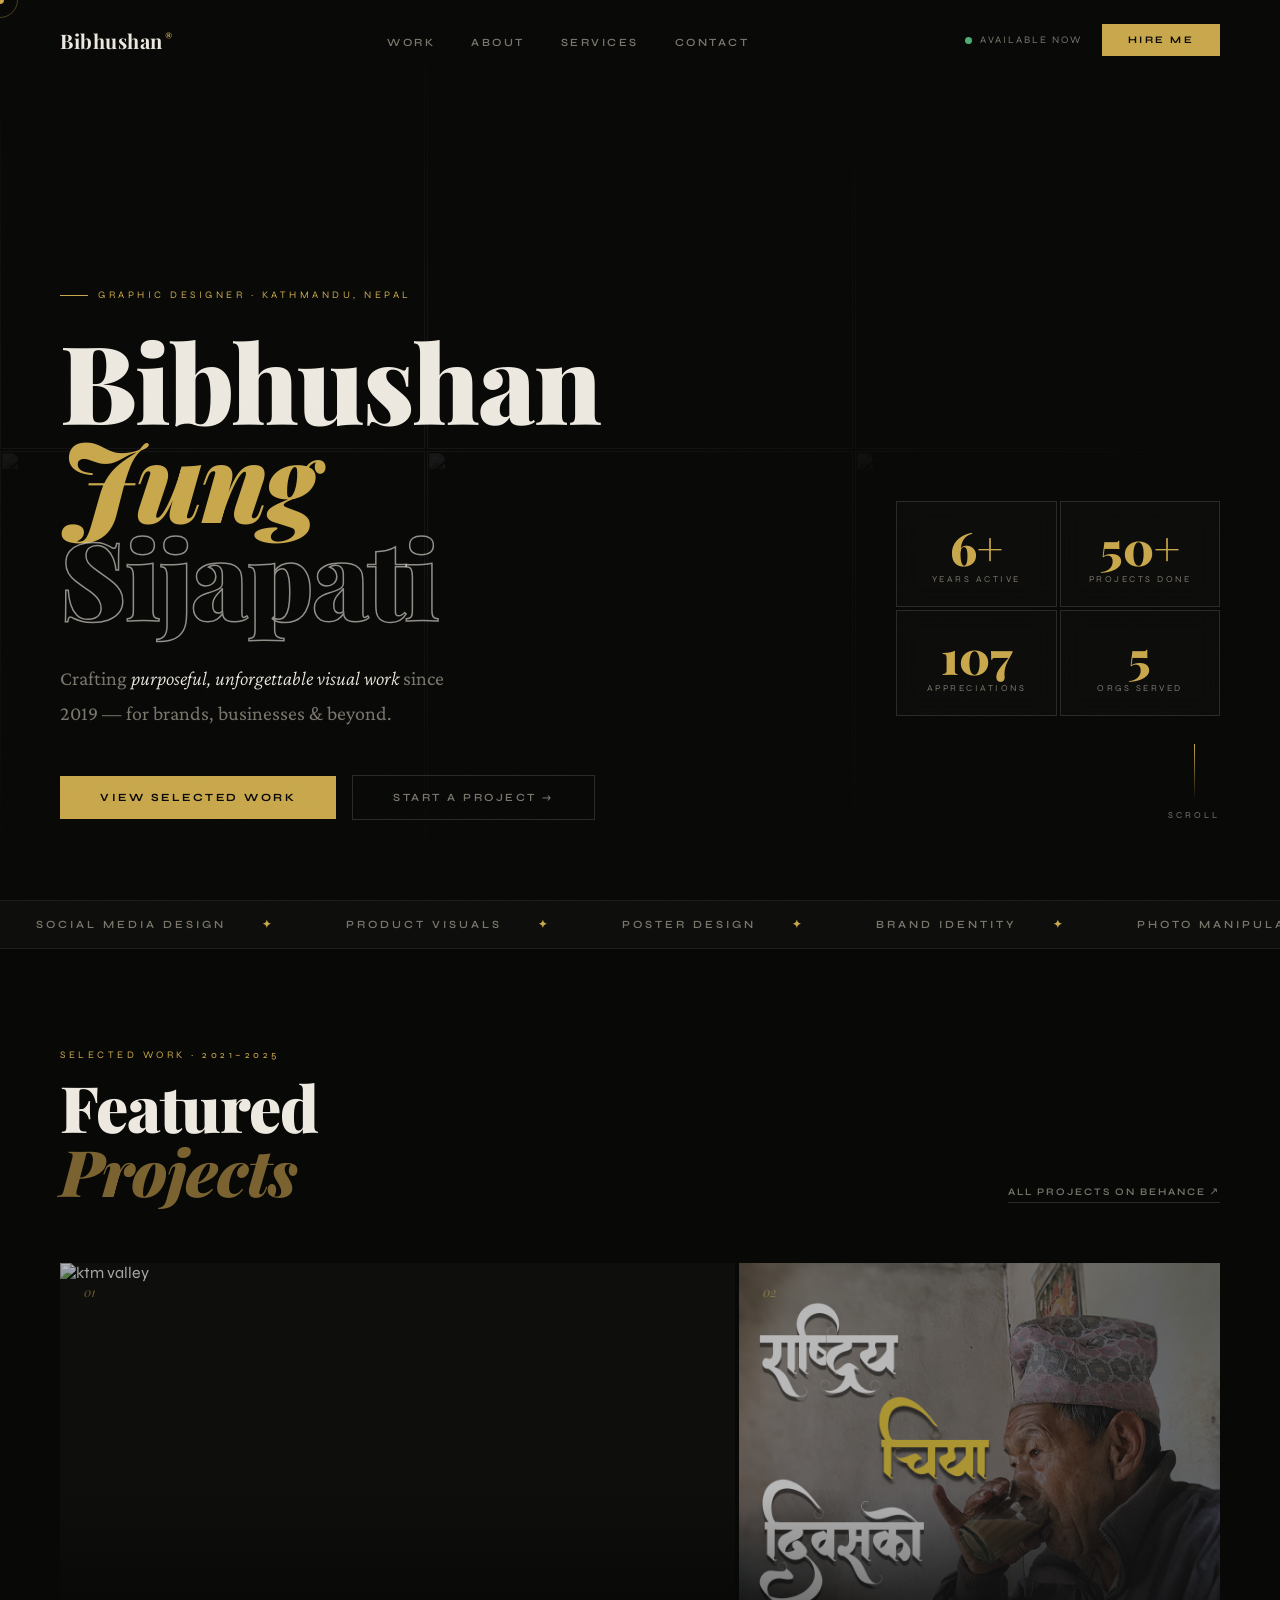
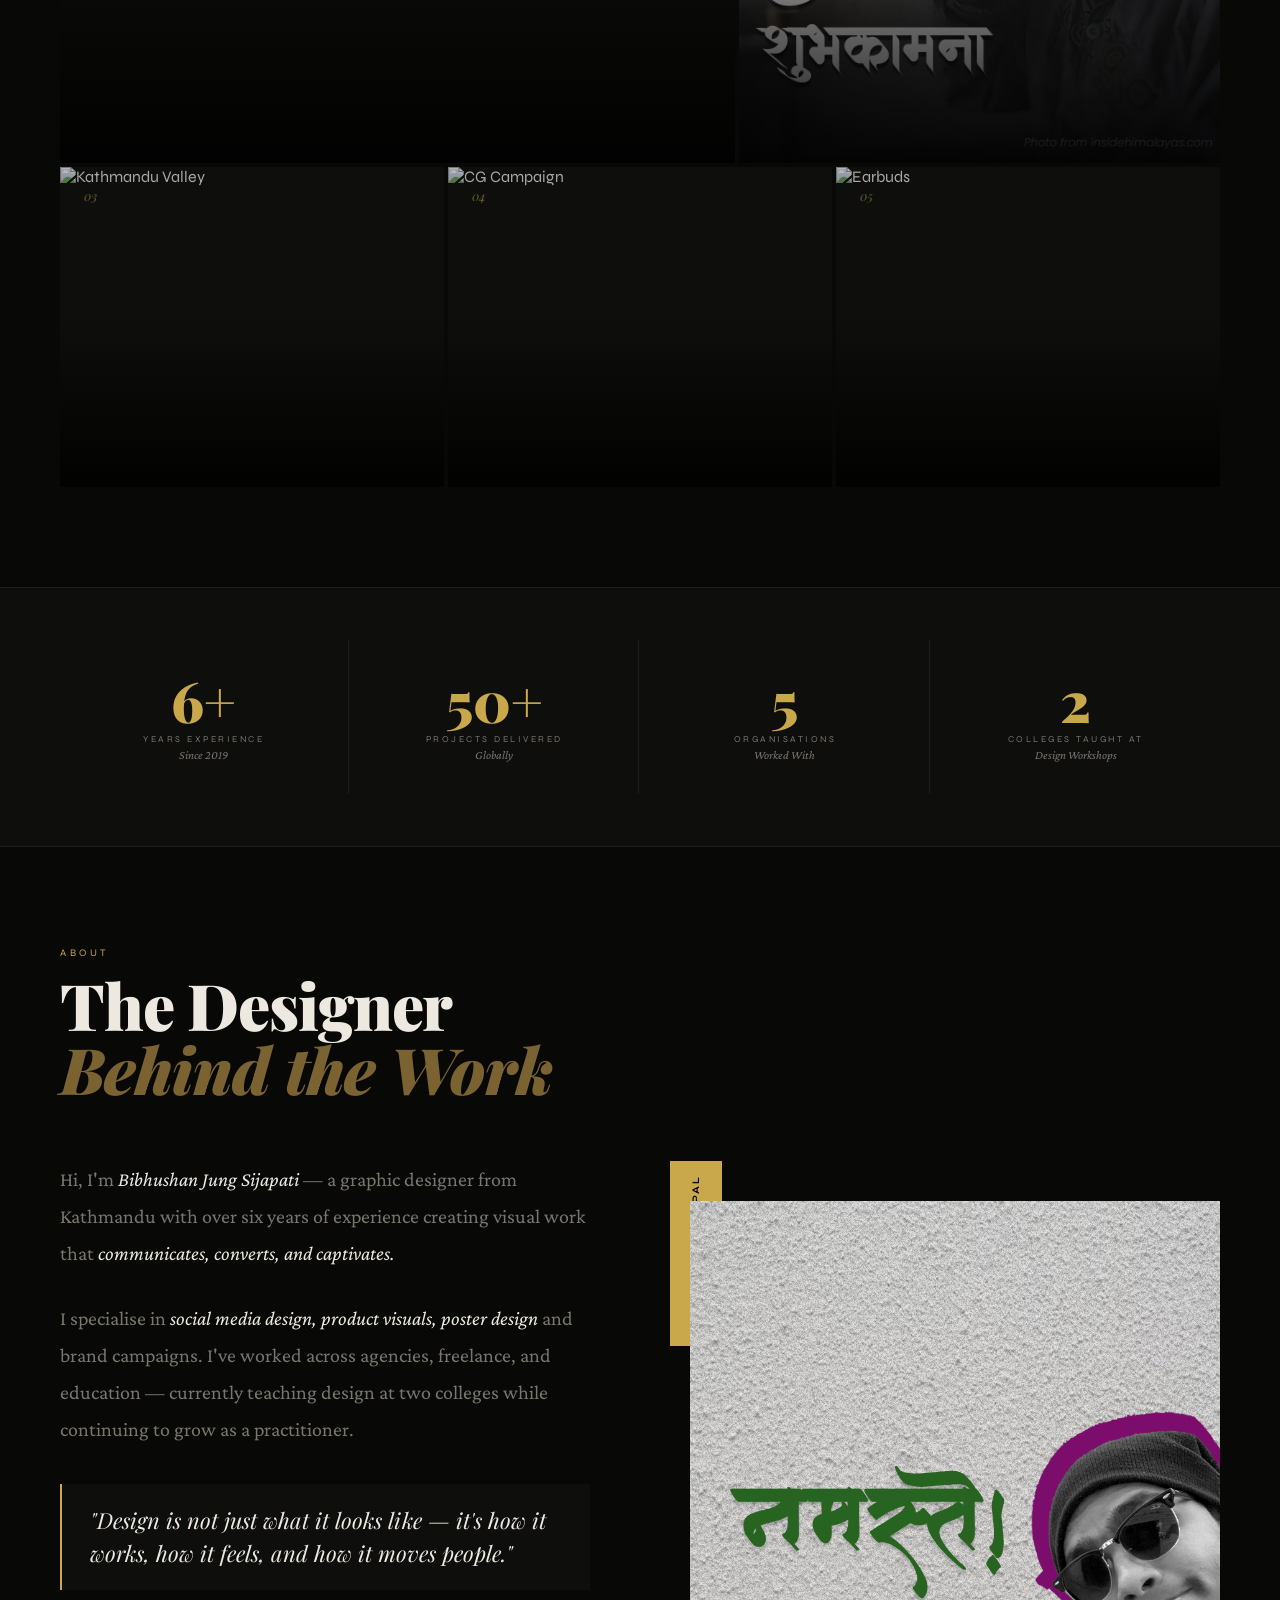
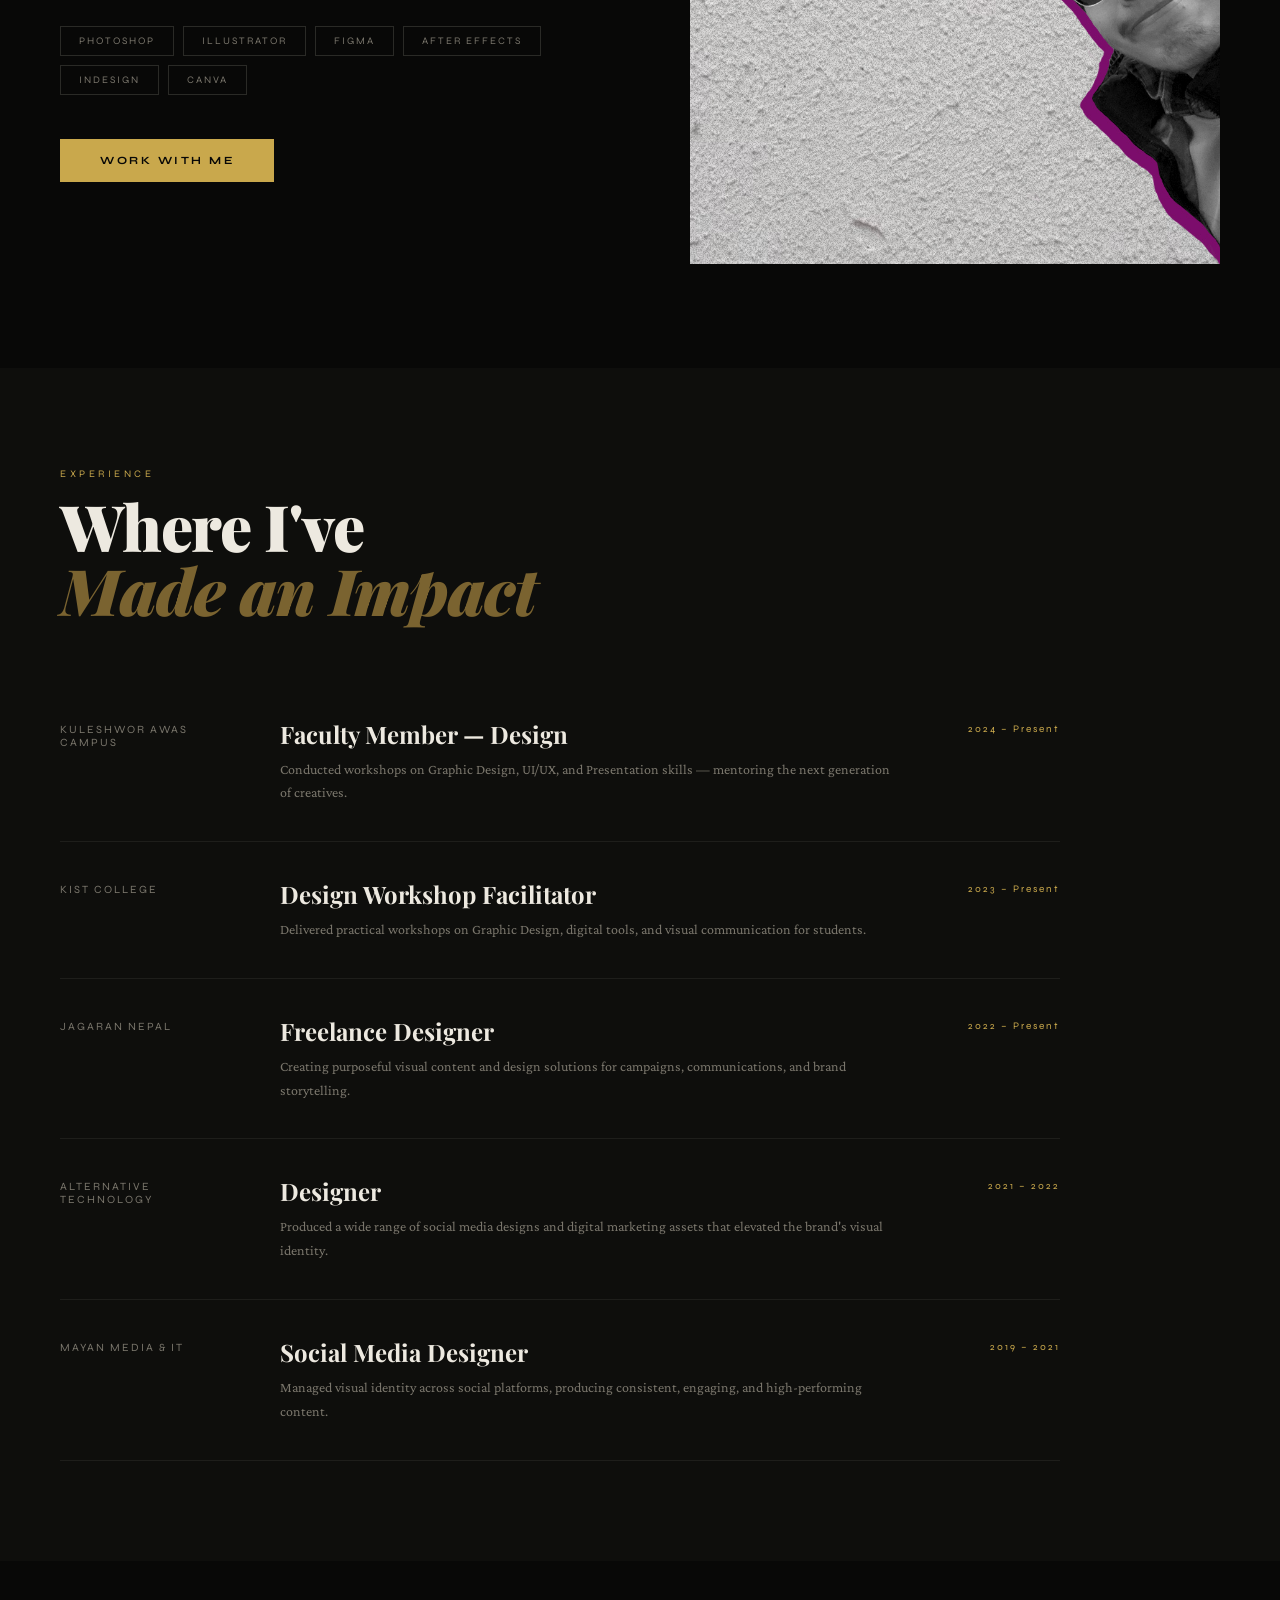
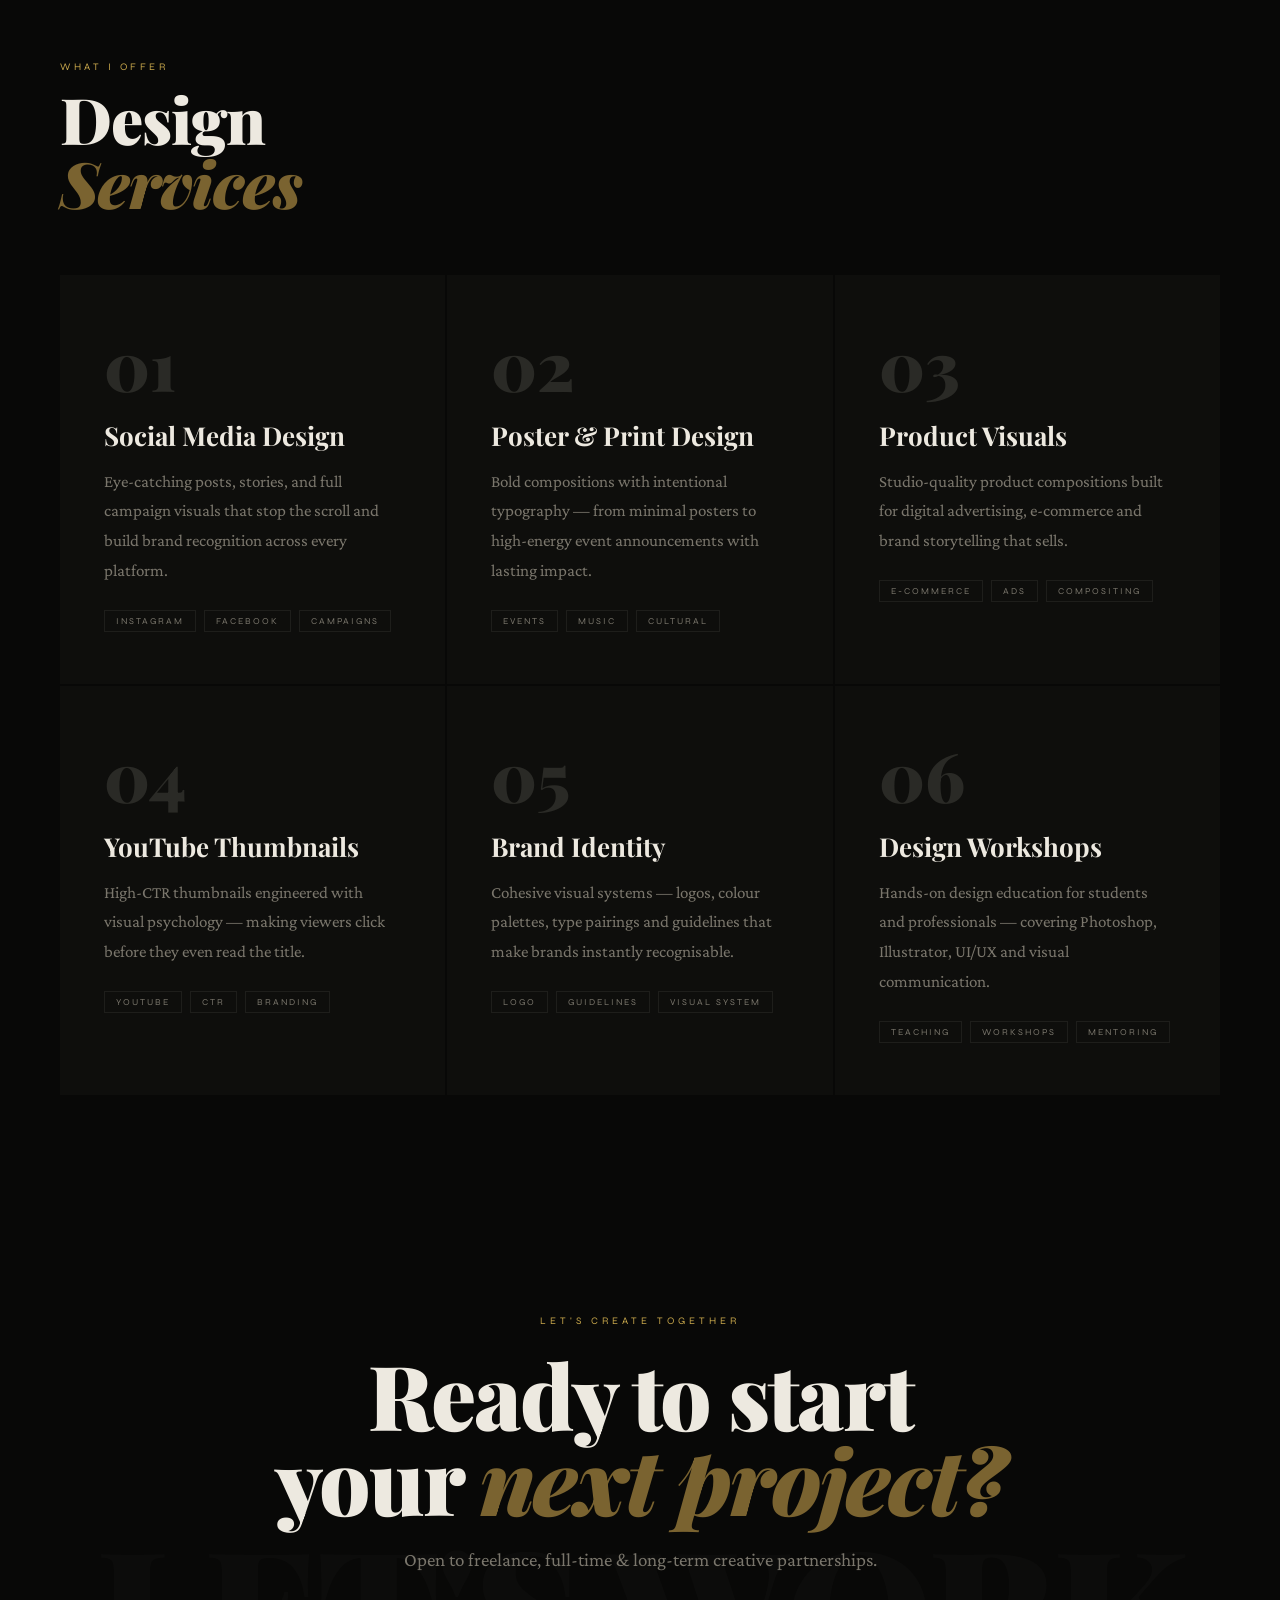
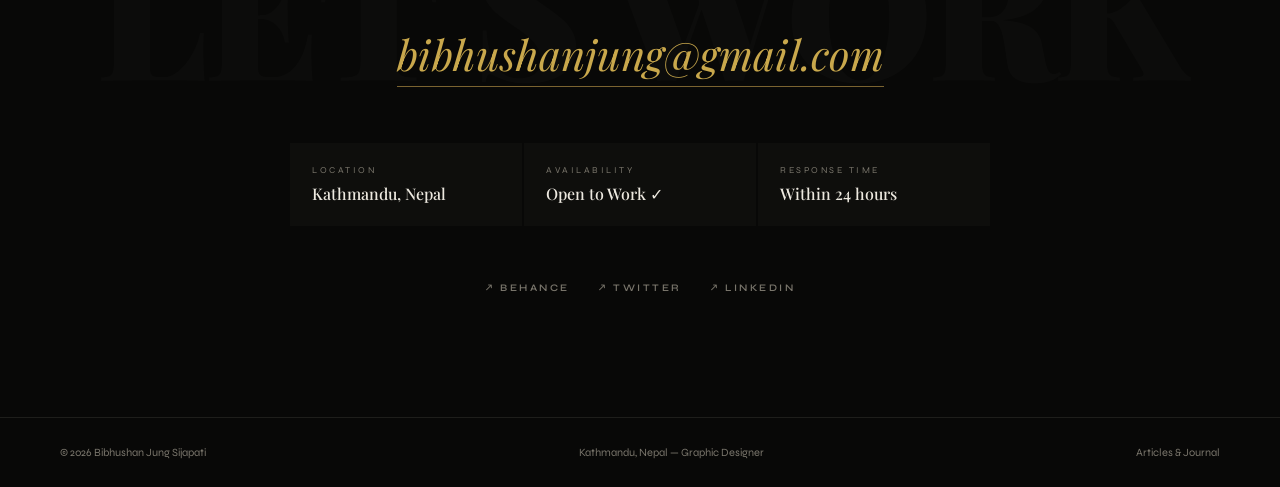
==== index.html @ ad385f2b "Update index.html" ====
<!DOCTYPE html>
<html lang="en">
<head>
<meta charset="UTF-8">
<meta name="viewport" content="width=device-width, initial-scale=1.0">
<title>Bibhushan Jung Sijapati — Designer, Kathmandu</title>
<meta name="description" content="Graphic Designer based in Kathmandu, Nepal. Specializing in social media design, brand visuals, product photography & poster design since 2019.">
<link rel="preconnect" href="https://fonts.googleapis.com">
<link href="https://fonts.googleapis.com/css2?family=Playfair+Display:ital,wght@0,400;0,500;0,700;0,900;1,400;1,700&family=Syne:wght@400;500;600;700;800&family=Crimson+Pro:ital,wght@0,300;0,400;1,300;1,400&display=swap" rel="stylesheet">
<style>
*,*::before,*::after{margin:0;padding:0;box-sizing:border-box;}
:root{
  --bg:#080807;
  --bg2:#0e0e0c;
  --gold:#c9a84c;
  --gold2:#e8c97a;
  --gold-dim:#7a6330;
  --text:#ede9e0;
  --muted:#7a766c;
  --border:#1e1e1b;
  --border2:#2a2a26;
}
html{scroll-behavior:smooth;}
body{background:var(--bg);color:var(--text);font-family:'Syne',sans-serif;overflow-x:hidden;cursor:none;}

#cur{position:fixed;width:8px;height:8px;background:var(--gold);border-radius:50%;pointer-events:none;z-index:9999;transform:translate(-50%,-50%);}
#cur-r{position:fixed;width:36px;height:36px;border:1px solid rgba(201,168,76,.35);border-radius:50%;pointer-events:none;z-index:9998;transform:translate(-50%,-50%);transition:width .3s,height .3s,border-color .3s;}
body:has(a:hover) #cur-r,body:has(button:hover) #cur-r{width:56px;height:56px;border-color:var(--gold);}

body::after{content:'';position:fixed;inset:0;background-image:url("data:image/svg+xml,%3Csvg viewBox='0 0 512 512' xmlns='http://www.w3.org/2000/svg'%3E%3Cfilter id='n'%3E%3CfeTurbulence type='fractalNoise' baseFrequency='.75' numOctaves='4' stitchTiles='stitch'/%3E%3C/filter%3E%3Crect width='100%25' height='100%25' filter='url(%23n)' opacity='.04'/%3E%3C/svg%3E");pointer-events:none;z-index:998;opacity:.5;}

/* NAV */
nav{position:fixed;top:0;left:0;right:0;z-index:500;padding:24px 60px;display:flex;align-items:center;justify-content:space-between;transition:background .5s,border-color .5s;border-bottom:1px solid transparent;}
nav.stuck{background:rgba(8,8,7,.92);backdrop-filter:blur(20px);border-color:var(--border);}
.nav-logo{font-family:'Playfair Display',serif;font-size:20px;font-weight:700;color:var(--text);text-decoration:none;letter-spacing:.5px;}
.nav-logo sup{color:var(--gold);font-size:11px;vertical-align:super;margin-left:2px;}
.nav-links{display:flex;gap:36px;list-style:none;}
.nav-links a{color:var(--muted);text-decoration:none;font-size:11px;letter-spacing:2.5px;text-transform:uppercase;font-weight:600;transition:color .3s;}
.nav-links a:hover{color:var(--gold);}
.nav-right{display:flex;align-items:center;gap:20px;}
.avail-dot{display:flex;align-items:center;gap:8px;font-size:10px;letter-spacing:2px;text-transform:uppercase;color:var(--muted);}
.avail-dot::before{content:'';width:7px;height:7px;border-radius:50%;background:#4caf72;animation:pg 2s infinite;}
@keyframes pg{0%,100%{box-shadow:0 0 6px #4caf7280;}50%{box-shadow:0 0 14px #4caf72cc;}}
.btn-hire{padding:10px 26px;background:var(--gold);color:var(--bg);font-size:10px;letter-spacing:2.5px;text-transform:uppercase;font-weight:700;text-decoration:none;transition:background .3s;}
.btn-hire:hover{background:var(--gold2);}

/* HERO */
.hero{min-height:100vh;display:flex;flex-direction:column;justify-content:flex-end;padding:0 60px 80px;position:relative;overflow:hidden;}
.hero-bg{position:absolute;inset:0;display:grid;grid-template-columns:1fr 1fr 1fr;grid-template-rows:1fr 1fr;gap:2px;opacity:.2;filter:saturate(.55);}
.hero-bg img{width:100%;height:100%;object-fit:cover;}
.hero-ov1{position:absolute;inset:0;background:radial-gradient(ellipse at 25% 65%,rgba(8,8,7,.45) 0%,var(--bg) 68%);}
.hero-ov2{position:absolute;inset:0;background:linear-gradient(to top,var(--bg) 0%,transparent 60%);}

.hero-inner{position:relative;z-index:2;display:grid;grid-template-columns:1fr 1fr;align-items:flex-end;gap:40px;}
.hero-tag{display:inline-flex;align-items:center;gap:10px;font-size:10px;letter-spacing:3.5px;text-transform:uppercase;color:var(--gold);margin-bottom:30px;opacity:0;animation:up .8s .1s forwards;}
.htl{width:28px;height:1px;background:var(--gold);}
h1.hero-h1{font-family:'Playfair Display',serif;font-size:clamp(72px,8.5vw,138px);font-weight:900;line-height:.9;letter-spacing:-2px;margin-bottom:36px;opacity:0;animation:up .9s .25s forwards;}
h1.hero-h1 .li{font-style:italic;color:var(--gold);display:block;}
h1.hero-h1 .lo{-webkit-text-stroke:1.5px rgba(237,233,224,.6);color:transparent;display:block;}
.hero-sub{max-width:420px;font-family:'Crimson Pro',serif;font-size:20px;line-height:1.75;color:var(--muted);margin-bottom:44px;opacity:0;animation:up .9s .4s forwards;}
.hero-sub strong{color:var(--text);font-style:italic;font-weight:300;}
.hero-cta{display:flex;gap:16px;align-items:center;opacity:0;animation:up .9s .55s forwards;flex-wrap:wrap;}
.btn-p{padding:15px 40px;background:var(--gold);color:var(--bg);text-decoration:none;font-size:11px;letter-spacing:2.5px;text-transform:uppercase;font-weight:700;transition:background .3s,transform .2s;display:inline-block;}
.btn-p:hover{background:var(--gold2);transform:translateY(-2px);}
.btn-g{padding:15px 40px;border:1px solid var(--border2);color:var(--muted);text-decoration:none;font-size:11px;letter-spacing:2.5px;text-transform:uppercase;font-weight:600;transition:border-color .3s,color .3s;}
.btn-g:hover{border-color:var(--gold);color:var(--gold);}

.hero-rc{display:flex;flex-direction:column;align-items:flex-end;gap:28px;opacity:0;animation:fi 1.2s .4s forwards;}
.hero-stats{display:grid;grid-template-columns:1fr 1fr;gap:3px;}
.hs{background:rgba(14,14,12,.75);backdrop-filter:blur(12px);border:1px solid var(--border2);padding:22px 28px;text-align:center;}
.hs-n{font-family:'Playfair Display',serif;font-size:46px;font-weight:900;color:var(--gold);line-height:1;}
.hs-l{font-size:9px;letter-spacing:2.5px;text-transform:uppercase;color:var(--muted);margin-top:4px;}
.hero-scroll{display:flex;flex-direction:column;align-items:center;gap:10px;color:var(--muted);font-size:9px;letter-spacing:3px;text-transform:uppercase;}
.st{width:1px;height:56px;background:linear-gradient(var(--gold),transparent);animation:sa 2s infinite;}
@keyframes sa{0%{transform:scaleY(0);transform-origin:top;}50%{transform:scaleY(1);transform-origin:top;}51%{transform-origin:bottom;}100%{transform:scaleY(0);transform-origin:bottom;}}

/* MARQUEE */
.mq-wrap{overflow:hidden;border-top:1px solid var(--border);border-bottom:1px solid var(--border);padding:17px 0;background:var(--bg2);}
.mq-inner{display:flex;animation:mq 22s linear infinite;white-space:nowrap;}
.mq-inner:hover{animation-play-state:paused;}
.mq-item{display:inline-flex;align-items:center;gap:36px;padding:0 36px;font-size:11px;letter-spacing:3px;text-transform:uppercase;color:var(--muted);font-weight:600;flex-shrink:0;}
.mq-item span{color:var(--gold);}
@keyframes mq{from{transform:translateX(0);}to{transform:translateX(-50%);}}

/* WORK */
.work{padding:100px 60px;}
.sh{display:flex;align-items:flex-end;justify-content:space-between;margin-bottom:60px;}
.se{font-size:10px;letter-spacing:3.5px;text-transform:uppercase;color:var(--gold);margin-bottom:14px;display:block;}
.st2{font-family:'Playfair Display',serif;font-size:clamp(38px,5vw,70px);font-weight:900;line-height:1;letter-spacing:-1px;}
.st2 em{font-style:italic;color:var(--gold-dim);}
.sl{color:var(--muted);text-decoration:none;font-size:10px;letter-spacing:2px;text-transform:uppercase;font-weight:600;border-bottom:1px solid var(--border2);padding-bottom:4px;transition:color .3s,border-color .3s;}
.sl:hover{color:var(--gold);border-color:var(--gold);}

.wb{display:grid;grid-template-columns:repeat(12,1fr);gap:4px;}
.wc{position:relative;overflow:hidden;background:var(--bg2);cursor:none;opacity:0;transform:translateY(28px);transition:opacity .7s,transform .7s;}
.wc.vis{opacity:1;transform:translateY(0);}
.wc:nth-child(1){grid-column:span 7;min-height:500px;}
.wc:nth-child(2){grid-column:span 5;min-height:500px;}
.wc:nth-child(3){grid-column:span 4;min-height:320px;}
.wc:nth-child(4){grid-column:span 4;min-height:320px;}
.wc:nth-child(5){grid-column:span 4;min-height:320px;}
.wc img{width:100%;height:100%;object-fit:cover;display:block;transition:transform .8s cubic-bezier(.16,1,.3,1),filter .5s;filter:brightness(.72) saturate(.65);}
.wc:hover img{transform:scale(1.07);filter:brightness(.95) saturate(1);}
.wc-ov{position:absolute;inset:0;background:linear-gradient(to top,rgba(0,0,0,.9) 0%,transparent 55%);}
.wc-body{position:absolute;bottom:0;left:0;right:0;padding:28px 30px;transform:translateY(10px);opacity:0;transition:transform .45s cubic-bezier(.16,1,.3,1),opacity .45s;}
.wc:hover .wc-body{transform:translateY(0);opacity:1;}
.wc-cat{font-size:9px;letter-spacing:3px;text-transform:uppercase;color:var(--gold);margin-bottom:7px;}
.wc-title{font-family:'Playfair Display',serif;font-size:21px;font-weight:700;margin-bottom:8px;}
.wc-desc{font-family:'Crimson Pro',serif;font-size:14px;color:rgba(237,233,224,.6);line-height:1.6;}
.wc-btn{display:inline-flex;align-items:center;gap:8px;margin-top:14px;font-size:9px;letter-spacing:2px;text-transform:uppercase;color:var(--gold);font-weight:700;text-decoration:none;border-bottom:1px solid var(--gold-dim);padding-bottom:2px;transition:gap .3s;}
.wc-btn:hover{gap:14px;}
.wc-num{position:absolute;top:20px;left:24px;font-family:'Playfair Display',serif;font-size:13px;color:rgba(201,168,76,.5);font-style:italic;}
.wc-badge{position:absolute;top:20px;right:20px;background:var(--gold);color:var(--bg);font-size:8px;letter-spacing:2px;text-transform:uppercase;padding:5px 10px;font-weight:700;opacity:0;transition:opacity .3s;}
.wc:hover .wc-badge{opacity:1;}

/* CRED STRIP */
.cred{background:var(--bg2);border-top:1px solid var(--border);border-bottom:1px solid var(--border);padding:52px 60px;}
.cred-g{display:grid;grid-template-columns:repeat(4,1fr);gap:2px;}
.ci2{padding:32px 28px;border-right:1px solid var(--border);text-align:center;opacity:0;transform:translateY(16px);transition:opacity .6s,transform .6s;}
.ci2:last-child{border-right:none;}
.ci2.vis{opacity:1;transform:translateY(0);}
.ci2-n{font-family:'Playfair Display',serif;font-size:56px;font-weight:900;color:var(--gold);line-height:1;margin-bottom:6px;}
.ci2-l{font-size:9px;letter-spacing:2.5px;text-transform:uppercase;color:var(--muted);}
.ci2-s{font-size:12px;color:var(--muted);margin-top:4px;font-family:'Crimson Pro',serif;font-style:italic;}

/* ABOUT */
.about{padding:100px 60px;}
.ag{display:grid;grid-template-columns:1fr 1fr;gap:100px;align-items:start;}
.at{font-family:'Crimson Pro',serif;font-size:20px;line-height:1.85;color:var(--muted);margin-bottom:28px;}
.at strong{color:var(--text);font-weight:400;font-style:italic;}
.aq{border-left:2px solid var(--gold);padding:20px 28px;margin:36px 0;background:var(--bg2);}
.aq p{font-family:'Playfair Display',serif;font-size:22px;font-style:italic;line-height:1.5;color:var(--text);}
.tools-row{display:flex;flex-wrap:wrap;gap:9px;margin:28px 0;}
.tc{padding:8px 18px;border:1px solid var(--border2);font-size:10px;letter-spacing:2px;text-transform:uppercase;color:var(--muted);transition:border-color .3s,color .3s;}
.tc:hover{border-color:var(--gold);color:var(--gold);}
.av{position:relative;padding-top:40px;}
.aim{width:100%;aspect-ratio:4/5;object-fit:cover;filter:saturate(.7);}
.aif{position:absolute;bottom:-40px;right:-24px;width:55%;aspect-ratio:1;object-fit:cover;border:5px solid var(--bg);filter:saturate(.55);}
.ab{position:absolute;top:0;left:-20px;background:var(--gold);color:var(--bg);padding:14px 20px;font-size:10px;letter-spacing:2px;text-transform:uppercase;font-weight:700;writing-mode:vertical-rl;transform:rotate(180deg);}

/* EXP */
.exp-s{padding:100px 60px;background:var(--bg2);}
.exp-l{max-width:1000px;}
.exp-i{display:grid;grid-template-columns:180px 1fr 120px;gap:40px;align-items:start;padding:36px 0;border-bottom:1px solid var(--border);opacity:0;transform:translateX(-24px);transition:opacity .7s,transform .7s;}
.exp-i.vis{opacity:1;transform:translateX(0);}
.exp-co{font-size:11px;letter-spacing:2px;text-transform:uppercase;color:var(--muted);padding-top:5px;}
.exp-ro{font-family:'Playfair Display',serif;font-size:24px;font-weight:700;margin-bottom:8px;}
.exp-de{font-size:14px;color:var(--muted);line-height:1.7;font-family:'Crimson Pro',serif;}
.exp-yr{font-size:10px;letter-spacing:2px;color:var(--gold);text-align:right;padding-top:5px;}

/* SERVICES */
.svc-s{padding:100px 60px;}
.sg{display:grid;grid-template-columns:repeat(3,1fr);gap:2px;margin-top:4px;}
.sv{background:var(--bg2);padding:52px 44px;border-top:3px solid transparent;opacity:0;transform:translateY(24px);transition:opacity .6s,transform .6s,border-color .3s,background .3s;}
.sv.vis{opacity:1;transform:translateY(0);}
.sv:hover{border-color:var(--gold);background:#111110;}
.sv-n{font-family:'Playfair Display',serif;font-size:68px;font-weight:900;color:var(--border2);line-height:1;margin-bottom:20px;transition:color .3s;}
.sv:hover .sv-n{color:var(--gold-dim);}
.sv-t{font-family:'Playfair Display',serif;font-size:26px;font-weight:700;margin-bottom:14px;}
.sv-d{font-family:'Crimson Pro',serif;font-size:17px;color:var(--muted);line-height:1.75;margin-bottom:24px;}
.sv-tags{display:flex;flex-wrap:wrap;gap:8px;}
.sv-tag{padding:5px 11px;border:1px solid var(--border);font-size:9px;letter-spacing:2px;text-transform:uppercase;color:var(--muted);transition:all .3s;}
.sv:hover .sv-tag{border-color:var(--gold-dim);color:var(--gold);}

/* ARTICLES TEASER */
.art-t{padding:100px 60px;background:var(--bg2);border-top:1px solid var(--border);}
.art-g{display:grid;grid-template-columns:1fr 1fr 1fr;gap:2px;margin-top:60px;}
.ac{background:var(--bg);padding:36px 32px;border-bottom:2px solid transparent;opacity:0;transform:translateY(20px);transition:opacity .6s,transform .6s,border-color .3s;}
.ac.vis{opacity:1;transform:translateY(0);}
.ac:hover{border-color:var(--gold);}
.ac-tag{display:inline-block;padding:4px 10px;background:var(--bg2);font-size:8px;letter-spacing:2px;text-transform:uppercase;color:var(--muted);margin-bottom:12px;}
.ac-date{font-size:9px;letter-spacing:3px;text-transform:uppercase;color:var(--muted);margin-bottom:14px;}
.ac-title{font-family:'Playfair Display',serif;font-size:22px;font-weight:700;line-height:1.2;margin-bottom:12px;}
.ac-exc{font-family:'Crimson Pro',serif;font-size:15px;color:var(--muted);line-height:1.7;margin-bottom:18px;}
.ac-link{font-size:9px;letter-spacing:2.5px;text-transform:uppercase;color:var(--gold);text-decoration:none;font-weight:700;display:inline-flex;align-items:center;gap:6px;transition:gap .3s;}
.ac-link:hover{gap:12px;}

/* CONTACT */
.contact{padding:120px 60px;position:relative;overflow:hidden;text-align:center;}
.cg{position:absolute;top:50%;left:50%;transform:translate(-50%,-50%);font-family:'Playfair Display',serif;font-size:clamp(80px,14vw,220px);font-weight:900;color:rgba(255,255,255,.018);white-space:nowrap;pointer-events:none;letter-spacing:-4px;}
.ci3{position:relative;z-index:2;}
.ce{font-size:10px;letter-spacing:4px;text-transform:uppercase;color:var(--gold);margin-bottom:24px;display:block;}
.ch{font-family:'Playfair Display',serif;font-size:clamp(46px,7vw,96px);font-weight:900;line-height:.95;letter-spacing:-2px;margin-bottom:28px;}
.ch em{font-style:italic;color:var(--gold-dim);}
.cs{font-family:'Crimson Pro',serif;font-size:19px;color:var(--muted);margin-bottom:56px;}
.cem{font-family:'Playfair Display',serif;font-size:clamp(18px,3.5vw,42px);color:var(--gold);text-decoration:none;border-bottom:1px solid var(--gold-dim);padding-bottom:4px;font-style:italic;display:inline-block;margin-bottom:56px;transition:color .3s,border-color .3s;}
.cem:hover{color:var(--gold2);border-color:var(--gold2);}
.cin{display:grid;grid-template-columns:repeat(3,1fr);gap:2px;margin-bottom:56px;max-width:700px;margin-left:auto;margin-right:auto;}
.cin-i{background:var(--bg2);padding:22px;text-align:left;}
.cin-l{font-size:9px;letter-spacing:2.5px;text-transform:uppercase;color:var(--muted);margin-bottom:8px;}
.cin-v{font-family:'Playfair Display',serif;font-size:16px;font-weight:500;}
.srow{display:flex;gap:28px;justify-content:center;}
.sa{color:var(--muted);text-decoration:none;font-size:10px;letter-spacing:2.5px;text-transform:uppercase;font-weight:600;border-bottom:1px solid transparent;padding-bottom:2px;transition:color .3s,border-color .3s;display:flex;align-items:center;gap:5px;}
.sa::before{content:'↗';}
.sa:hover{color:var(--gold);border-color:var(--gold);}

footer{padding:28px 60px;border-top:1px solid var(--border);display:flex;align-items:center;justify-content:space-between;font-size:11px;color:var(--muted);}
footer a{color:var(--muted);text-decoration:none;transition:color .3s;}
footer a:hover{color:var(--gold);}

/* ANIMS */
@keyframes up{from{opacity:0;transform:translateY(32px);}to{opacity:1;transform:translateY(0);}}
@keyframes fi{from{opacity:0;}to{opacity:1;}}
.reveal{opacity:0;transform:translateY(24px);transition:opacity .8s,transform .8s;}
.reveal.vis{opacity:1;transform:translateY(0);}

@media(max-width:960px){
  nav{padding:20px 24px;}
  .nav-links,.avail-dot{display:none;}
  .hero,.work,.about,.exp-s,.svc-s,.art-t,.contact{padding-left:24px;padding-right:24px;}
  .hero{padding-bottom:60px;}
  .hero-inner{grid-template-columns:1fr;}
  .hero-rc{display:none;}
  .ag{grid-template-columns:1fr;}
  .av{display:none;}
  .sg{grid-template-columns:1fr;}
  .art-g{grid-template-columns:1fr;}
  .cred-g{grid-template-columns:1fr 1fr;}
  .wc:nth-child(n){grid-column:span 12;}
  .exp-i{grid-template-columns:1fr;gap:8px;}
  .cin{grid-template-columns:1fr;}
  footer{flex-direction:column;gap:10px;text-align:center;}
}
</style>
</head>
<body>

<div id="cur"></div>
<div id="cur-r"></div>

<nav id="nav">
  <a href="#" class="nav-logo">Bibhushan<sup>®</sup></a>
  <ul class="nav-links">
    <li><a href="#work">Work</a></li>
    <li><a href="#about">About</a></li>
    <!-- <li><a href="articles.html">Articles</a></li> -->
    <li><a href="#services">Services</a></li>
    <li><a href="#contact">Contact</a></li>
  </ul>
  <div class="nav-right">
    <div class="avail-dot">Available Now</div>
    <a href="#contact" class="btn-hire">Hire Me</a>
  </div>
</nav>

<!-- HERO -->
<section class="hero" id="home">
  <div class="hero-bg">
    <img src="https://mir-s3-cdn-cf.behance.net/projects/404/ffa9f0225915651.Y3JvcCwxMDgwLDg0NCwwLDExNw.jpg" alt="">
    <img src="https://mir-s3-cdn-cf.behance.net/projects/404/faa6c5228116147.Y3JvcCwyODAwLDIxOTAsMCww.jpg" alt="">
    <img src="https://mir-s3-cdn-cf.behance.net/projects/404/aa9577225097981.Y3JvcCwxMDgwLDg0NCwwLDUzNw.png" alt="">
    <img src="https://mir-s3-cdn-cf.behance.net/projects/404/d3c9be226773353.683496c79ff00.jpg" alt="">
    <img src="https://mir-s3-cdn-cf.behance.net/projects/404/8d8180225079721.Y3JvcCwxMDgwLDg0NCwwLDA.png" alt="">
    <img src="https://mir-s3-cdn-cf.behance.net/projects/404/c3683d225098497.Y3JvcCwxMDgwLDg0NCwwLDExNw.png" alt="">
  </div>
  <div class="hero-ov1"></div>
  <div class="hero-ov2"></div>
  <div class="hero-inner">
    <div>
      <div class="hero-tag"><div class="htl"></div>Graphic Designer · Kathmandu, Nepal</div>
      <h1 class="hero-h1">
        Bibhushan
        <span class="li">Jung</span>
        <span class="lo">Sijapati</span>
      </h1>
      <p class="hero-sub">Crafting <strong>purposeful, unforgettable visual work</strong> since 2019 — for brands, businesses &amp; beyond.</p>
      <div class="hero-cta">
        <a href="#work" class="btn-p">View Selected Work</a>
        <a href="#contact" class="btn-g">Start a Project →</a>
      </div>
    </div>
    <div class="hero-rc">
      <div class="hero-stats">
        <div class="hs"><div class="hs-n">6+</div><div class="hs-l">Years Active</div></div>
        <div class="hs"><div class="hs-n">50+</div><div class="hs-l">Projects Done</div></div>
        <div class="hs"><div class="hs-n">107</div><div class="hs-l">Appreciations</div></div>
        <div class="hs"><div class="hs-n">5</div><div class="hs-l">Orgs Served</div></div>
      </div>
      <div class="hero-scroll"><div class="st"></div><span>Scroll</span></div>
    </div>
  </div>
</section>

<!-- MARQUEE -->
<div class="mq-wrap">
  <div class="mq-inner">
    <div class="mq-item">Social Media Design<span>✦</span></div>
    <div class="mq-item">Product Visuals<span>✦</span></div>
    <div class="mq-item">Poster Design<span>✦</span></div>
    <div class="mq-item">Brand Identity<span>✦</span></div>
    <div class="mq-item">Photo Manipulation<span>✦</span></div>
    <div class="mq-item">YouTube Thumbnails<span>✦</span></div>
    <div class="mq-item">Adobe Photoshop Expert<span>✦</span></div>
    <div class="mq-item">Available for Freelance<span>✦</span></div>
    <div class="mq-item">Design Educator<span>✦</span></div>
    <div class="mq-item">Social Media Design<span>✦</span></div>
    <div class="mq-item">Product Visuals<span>✦</span></div>
    <div class="mq-item">Poster Design<span>✦</span></div>
    <div class="mq-item">Brand Identity<span>✦</span></div>
    <div class="mq-item">Photo Manipulation<span>✦</span></div>
    <div class="mq-item">YouTube Thumbnails<span>✦</span></div>
    <div class="mq-item">Adobe Photoshop Expert<span>✦</span></div>
    <div class="mq-item">Available for Freelance<span>✦</span></div>
    <div class="mq-item">Design Educator<span>✦</span></div>
  </div>
</div>

<!-- WORK -->
<section class="work" id="work">
  <div class="sh reveal">
    <div>
      <span class="se">Selected Work · 2021–2025</span>
      <h2 class="st2">Featured<br><em>Projects</em></h2>
    </div>
    <a href="https://www.behance.net/bibhushsijapat" target="_blank" class="sl">All Projects on Behance ↗</a>
  </div>
  <div class="wb">
     <div class="wc">
      <img src="https://bibhushanjung.com.np/ktm.png" alt="ktm valley">
      <div class="wc-ov"></div>
      <div class="wc-num">01</div><div class="wc-badge">Featured</div>
      <div class="wc-body">
        <div class="wc-cat">Lifestlye · Social Media</div>
        <div class="wc-title">Kathmandu Valley - Lifestyle Representation</div>
        <div class="wc-desc">Kathmandu Valley Interpretation - Kathmandu, Lalitpur and Bhaktapur.</div>
        <a href="https://www.behance.net/gallery/225097981/Kathmandu-Valley-Interpretationn" target="_blank" class="wc-btn">View on Behance →</a>
      </div>
    <!-- <div class="wc">
      <img src="https://bibhushanjung.com.np/Copper Bottle.jpg" alt="Copper Bottle">
      <div class="wc-ov"></div>
      <div class="wc-num">01</div><div class="wc-badge">Featured</div>
      <div class="wc-body">
        <div class="wc-cat">Product Design · Social Media</div>
        <div class="wc-title">Copper Bottle — Product Visual</div>
        <div class="wc-desc">High-impact product composition for social media advertising — earns attention and builds brand trust instantly.</div>
        <a href="https://www.behance.net/gallery/225915651/Copper-Bottle-Product-Social-Media-Design" target="_blank" class="wc-btn">View on Behance →</a>
      </div> -->
    </div>
    <div class="wc">
      <img src="oldmantea.png" alt="Music Poster">
      <div class="wc-ov"></div>
      <div class="wc-num">02</div><div class="wc-badge">Minimal</div>
      <div class="wc-body">
        <div class="wc-cat">Poster Design</div>
        <div class="wc-title">National Tea Day</div>
        <div class="wc-desc">Clean typographic poster — designed to communicate through restraint and elegance.</div>
        <a href="https://www.behance.net/gallery/225098743/National-Tea-Day" target="_blank" class="wc-btn">View on Behance →</a>
      </div>
    </div>
    <div class="wc">
      <img src="https://mir-s3-cdn-cf.behance.net/projects/404/aa9577225097981.Y3JvcCwxMDgwLDg0NCwwLDUzNw.png" alt="Kathmandu Valley">
      <div class="wc-ov"></div>
      <div class="wc-num">03</div><div class="wc-badge">Cultural</div>
      <div class="wc-body">
        <div class="wc-cat">Illustration & Culture</div>
        <div class="wc-title">Kathmandu Valley Interpretation</div>
        <div class="wc-desc">Artistic interpretation celebrating the heritage and spirit of the Kathmandu Valley.</div>
        <a href="https://www.behance.net/gallery/225097981/Kathmandu-Valley-Interpretation" target="_blank" class="wc-btn">View on Behance →</a>
      </div>
    </div>
    <div class="wc">
      <img src="https://mir-s3-cdn-cf.behance.net/projects/404/8d8180225079721.Y3JvcCwxMDgwLDg0NCwwLDA.png" alt="CG Campaign">
      <div class="wc-ov"></div>
      <div class="wc-num">04</div><div class="wc-badge">Brand</div>
      <div class="wc-body">
        <div class="wc-cat">Social Media Campaign</div>
        <div class="wc-title">CG — Social Media Campaign</div>
        <div class="wc-desc">Full-scale social campaign with consistent visual language across multiple touchpoints.</div>
        <a href="https://www.behance.net/gallery/225079721/CG-Social-Media-Campaign" target="_blank" class="wc-btn">View on Behance →</a>
      </div>
    </div>
    <div class="wc">
      <img src="https://mir-s3-cdn-cf.behance.net/projects/404/d3c9be226773353.683496c79ff00.jpg" alt="Earbuds">
      <div class="wc-ov"></div>
      <div class="wc-num">05</div><div class="wc-badge">Product</div>
      <div class="wc-body">
        <div class="wc-cat">Product Visual</div>
        <div class="wc-title">Base Earbuds — Gaming & Music</div>
        <div class="wc-desc">Dark, dramatic product visuals crafted for a gaming-focused audience.</div>
        <a href="https://www.behance.net/gallery/226773353/Base-Earbuds-Made-for-Gaming-and-Music-Lovers" target="_blank" class="wc-btn">View on Behance →</a>
      </div>
    </div>
  </div>
</section>

<!-- CRED STRIP -->
<div class="cred">
  <div class="cred-g">
    <div class="ci2"><div class="ci2-n">6+</div><div class="ci2-l">Years Experience</div><div class="ci2-s">Since 2019</div></div>
    <div class="ci2"><div class="ci2-n">50+</div><div class="ci2-l">Projects Delivered</div><div class="ci2-s">Globally</div></div>
    <div class="ci2"><div class="ci2-n">5</div><div class="ci2-l">Organisations</div><div class="ci2-s">Worked With</div></div>
    <div class="ci2"><div class="ci2-n">2</div><div class="ci2-l">Colleges Taught At</div><div class="ci2-s">Design Workshops</div></div>
  </div>
</div>

<!-- ABOUT -->
<section class="about" id="about">
  <div class="sh reveal">
    <div>
      <span class="se">About</span>
      <h2 class="st2">The Designer<br><em>Behind the Work</em></h2>
    </div>
  </div>
  <div class="ag">
    <div>
      <p class="at">Hi, I'm <strong>Bibhushan Jung Sijapati</strong> — a graphic designer from Kathmandu with over six years of experience creating visual work that <strong>communicates, converts, and captivates.</strong></p>
      <p class="at">I specialise in <strong>social media design, product visuals, poster design</strong> and brand campaigns. I've worked across agencies, freelance, and education — currently teaching design at two colleges while continuing to grow as a practitioner.</p>
      <div class="aq"><p>"Design is not just what it looks like — it's how it works, how it feels, and how it moves people."</p></div>
      <div class="tools-row">
        <div class="tc">Photoshop</div><div class="tc">Illustrator</div><div class="tc">Figma</div>
        <div class="tc">After Effects</div><div class="tc">InDesign</div><div class="tc">Canva</div>
      </div>
      <a href="#contact" class="btn-p" style="display:inline-block;margin-top:16px;">Work With Me</a>
    </div>
    <div class="av">
      <div class="ab">Kathmandu · Nepal</div>
      <img class ="aim" src ="Bibhushan1.jpg">
      <!-- <img class ="aim" src = 'oldmantea.png'> -->
      <!-- <img class="aim" src="https://mir-s3-cdn-cf.behance.net/projects/404/8d8180225079721.Y3JvcCwxMDgwLDg0NCwwLDA.png" alt="">-->
      <!-- <img class="aif" src="https://mir-s3-cdn-cf.behance.net/projects/404/1a9df3225171597.Y3JvcCwxMDgwLDg0NCwwLDE2.jpg" alt=""> -->
    </div>
  </div>
</section>

<!-- EXPERIENCE -->
<section class="exp-s" id="experience">
  <div class="sh reveal">
    <div>
      <span class="se">Experience</span>
      <h2 class="st2">Where I've<br><em>Made an Impact</em></h2>
    </div>
  </div>
  <div class="exp-l">
    <div class="exp-i"><div class="exp-co">Kuleshwor Awas Campus</div><div><div class="exp-ro">Faculty Member — Design</div><div class="exp-de">Conducted workshops on Graphic Design, UI/UX, and Presentation skills — mentoring the next generation of creatives.</div></div><div class="exp-yr">2024 – Present</div></div>
    <div class="exp-i"><div class="exp-co">Kist College</div><div><div class="exp-ro">Design Workshop Facilitator</div><div class="exp-de">Delivered practical workshops on Graphic Design, digital tools, and visual communication for students.</div></div><div class="exp-yr">2023 – Present</div></div>
    <div class="exp-i"><div class="exp-co">Jagaran Nepal</div><div><div class="exp-ro">Freelance Designer</div><div class="exp-de">Creating purposeful visual content and design solutions for campaigns, communications, and brand storytelling.</div></div><div class="exp-yr">2022 – Present</div></div>
    <div class="exp-i"><div class="exp-co">Alternative Technology</div><div><div class="exp-ro">Designer</div><div class="exp-de">Produced a wide range of social media designs and digital marketing assets that elevated the brand's visual identity.</div></div><div class="exp-yr">2021 – 2022</div></div>
    <div class="exp-i"><div class="exp-co">Mayan Media & IT</div><div><div class="exp-ro">Social Media Designer</div><div class="exp-de">Managed visual identity across social platforms, producing consistent, engaging, and high-performing content.</div></div><div class="exp-yr">2019 – 2021</div></div>
  </div>
</section>

<!-- SERVICES -->
<section class="svc-s" id="services">
  <div class="sh reveal">
    <div>
      <span class="se">What I Offer</span>
      <h2 class="st2">Design<br><em>Services</em></h2>
    </div>
  </div>
  <div class="sg">
    <div class="sv"><div class="sv-n">01</div><div class="sv-t">Social Media Design</div><p class="sv-d">Eye-catching posts, stories, and full campaign visuals that stop the scroll and build brand recognition across every platform.</p><div class="sv-tags"><span class="sv-tag">Instagram</span><span class="sv-tag">Facebook</span><span class="sv-tag">Campaigns</span></div></div>
    <div class="sv" style="transition-delay:.15s"><div class="sv-n">02</div><div class="sv-t">Poster & Print Design</div><p class="sv-d">Bold compositions with intentional typography — from minimal posters to high-energy event announcements with lasting impact.</p><div class="sv-tags"><span class="sv-tag">Events</span><span class="sv-tag">Music</span><span class="sv-tag">Cultural</span></div></div>
    <div class="sv" style="transition-delay:.3s"><div class="sv-n">03</div><div class="sv-t">Product Visuals</div><p class="sv-d">Studio-quality product compositions built for digital advertising, e-commerce and brand storytelling that sells.</p><div class="sv-tags"><span class="sv-tag">E-commerce</span><span class="sv-tag">Ads</span><span class="sv-tag">Compositing</span></div></div>
    <div class="sv" style="transition-delay:.1s"><div class="sv-n">04</div><div class="sv-t">YouTube Thumbnails</div><p class="sv-d">High-CTR thumbnails engineered with visual psychology — making viewers click before they even read the title.</p><div class="sv-tags"><span class="sv-tag">YouTube</span><span class="sv-tag">CTR</span><span class="sv-tag">Branding</span></div></div>
    <div class="sv" style="transition-delay:.25s"><div class="sv-n">05</div><div class="sv-t">Brand Identity</div><p class="sv-d">Cohesive visual systems — logos, colour palettes, type pairings and guidelines that make brands instantly recognisable.</p><div class="sv-tags"><span class="sv-tag">Logo</span><span class="sv-tag">Guidelines</span><span class="sv-tag">Visual System</span></div></div>
    <div class="sv" style="transition-delay:.4s"><div class="sv-n">06</div><div class="sv-t">Design Workshops</div><p class="sv-d">Hands-on design education for students and professionals — covering Photoshop, Illustrator, UI/UX and visual communication.</p><div class="sv-tags"><span class="sv-tag">Teaching</span><span class="sv-tag">Workshops</span><span class="sv-tag">Mentoring</span></div></div>
  </div>
</section>

<!-- <!-- ARTICLES TEASER -->
<!-- <section class="art-t" id="article">
  <div class="sh reveal">
    <div>
      <span class="se">Thoughts & Writing</span>
      <h2 class="st2">Articles &<br><em>Journal</em></h2>
    </div>
    <a href="articles.html" class="sl">Read All Articles →</a>
  </div>
  <div class="art-g">
    <div class="ac">
      <div class="ac-tag">Design Thinking</div>
      <div class="ac-date">March 2025</div>
      <div class="ac-title">Why Good Design Is Never Finished</div>
      <div class="ac-exc">Every great piece of design begins with discomfort — a restlessness with the ordinary. Here's what six years of iteration has taught me.</div>
      <a href="articles.html" class="ac-link">Read Article →</a>
    </div>
    <div class="ac" style="transition-delay:.12s">
      <div class="ac-tag">Process</div>
      <div class="ac-date">January 2025</div>
      <div class="ac-title">My Photoshop Workflow for Product Compositing</div>
      <div class="ac-exc">A behind-the-scenes look at how I approach product visual compositions from brief to final export.</div>
      <a href="articles.html" class="ac-link">Read Article →</a>
    </div>
    <div class="ac" style="transition-delay:.24s">
      <div class="ac-tag">Nepal Design</div>
      <div class="ac-date">October 2024</div>
      <div class="ac-title">Designing in Kathmandu: Local Craft, Global Reach</div>
      <div class="ac-exc">What it means to grow as a designer in Nepal — the challenges, opportunities, and why geography is never a limitation.</div>
      <a href="articles.html" class="ac-link">Read Article →</a>
    </div>
  </div>
</section> -->

<!-- CONTACT -->
<section class="contact" id="contact">
  <div class="cg">LET'S WORK</div>
  <div class="ci3">
    <span class="ce">Let's Create Together</span>
    <h2 class="ch">Ready to start<br>your <em>next project?</em></h2>
    <p class="cs">Open to freelance, full-time &amp; long-term creative partnerships.</p>
    <div><a href="mailto:bibhushanjung@gmail.com" class="cem">bibhushanjung@gmail.com</a></div>
    <div class="cin">
      <div class="cin-i"><div class="cin-l">Location</div><div class="cin-v">Kathmandu, Nepal</div></div>
      <div class="cin-i"><div class="cin-l">Availability</div><div class="cin-v">Open to Work ✓</div></div>
      <div class="cin-i"><div class="cin-l">Response Time</div><div class="cin-v">Within 24 hours</div></div>
    </div>
    <div class="srow">
      <a href="https://www.behance.net/bibhushsijapat" class="sa" target="_blank">Behance</a>
      <a href="http://twitter.com/thebigfatman__" class="sa" target="_blank">Twitter</a>
      <a href="https://www.linkedin.com/in/bibhushan-jung-sijapati-82787a196/" class="sa" target="_blank">LinkedIn</a>
    </div>
  </div>
</section>

<footer>
  <span>© 2026 Bibhushan Jung Sijapati</span>
  <span>Kathmandu, Nepal — Graphic Designer</span>
  <a href="articles.html">Articles & Journal</a>
</footer>

<script>
const cur=document.getElementById('cur'),curR=document.getElementById('cur-r');
let mx=0,my=0,rx=0,ry=0;
document.addEventListener('mousemove',e=>{mx=e.clientX;my=e.clientY;cur.style.left=mx+'px';cur.style.top=my+'px';});
(function t(){rx+=(mx-rx)*.11;ry+=(my-ry)*.11;curR.style.left=rx+'px';curR.style.top=ry+'px';requestAnimationFrame(t);})();
const nav=document.getElementById('nav');
window.addEventListener('scroll',()=>nav.classList.toggle('stuck',scrollY>50));
const io=new IntersectionObserver(e=>{e.forEach(x=>{if(x.isIntersecting)x.target.classList.add('vis');});},{threshold:.1});
document.querySelectorAll('.reveal,.exp-i,.sv,.ac,.ci2,.wc').forEach(el=>io.observe(el));
</script>
</body>
</html>
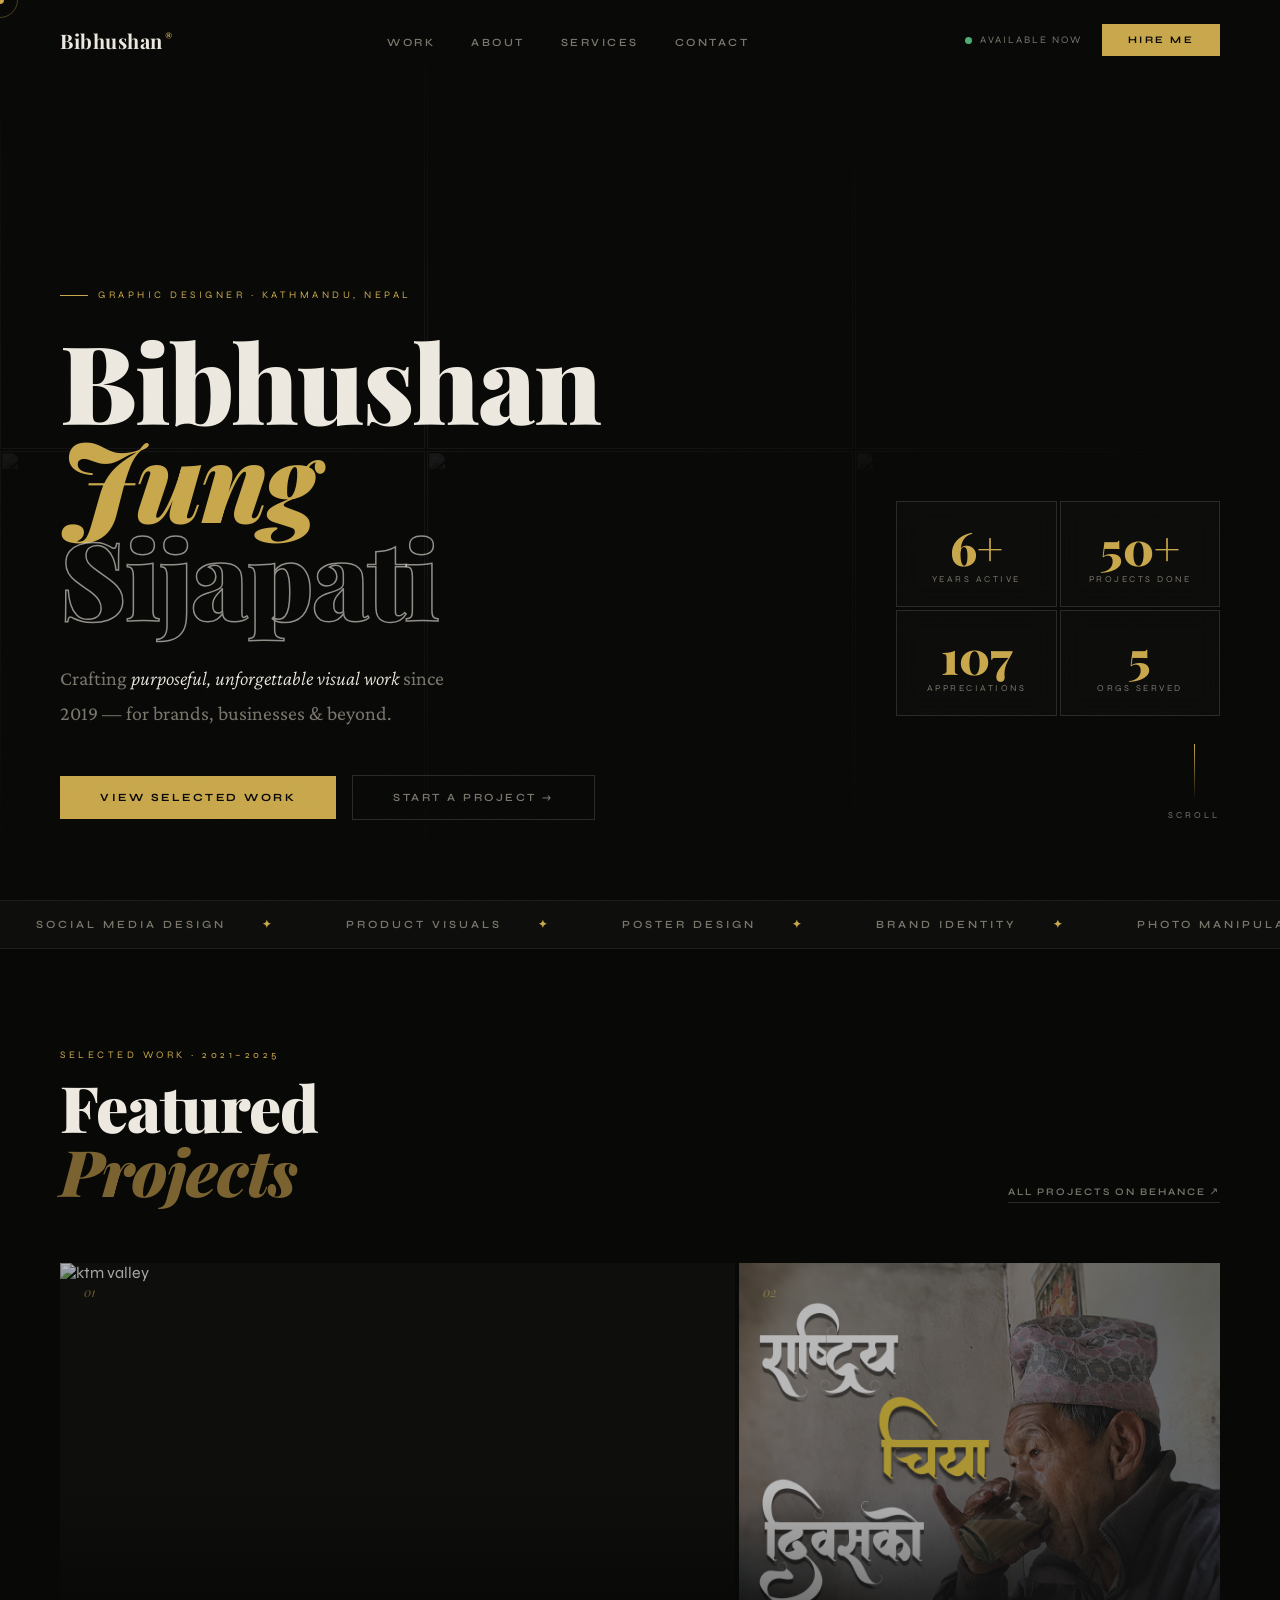
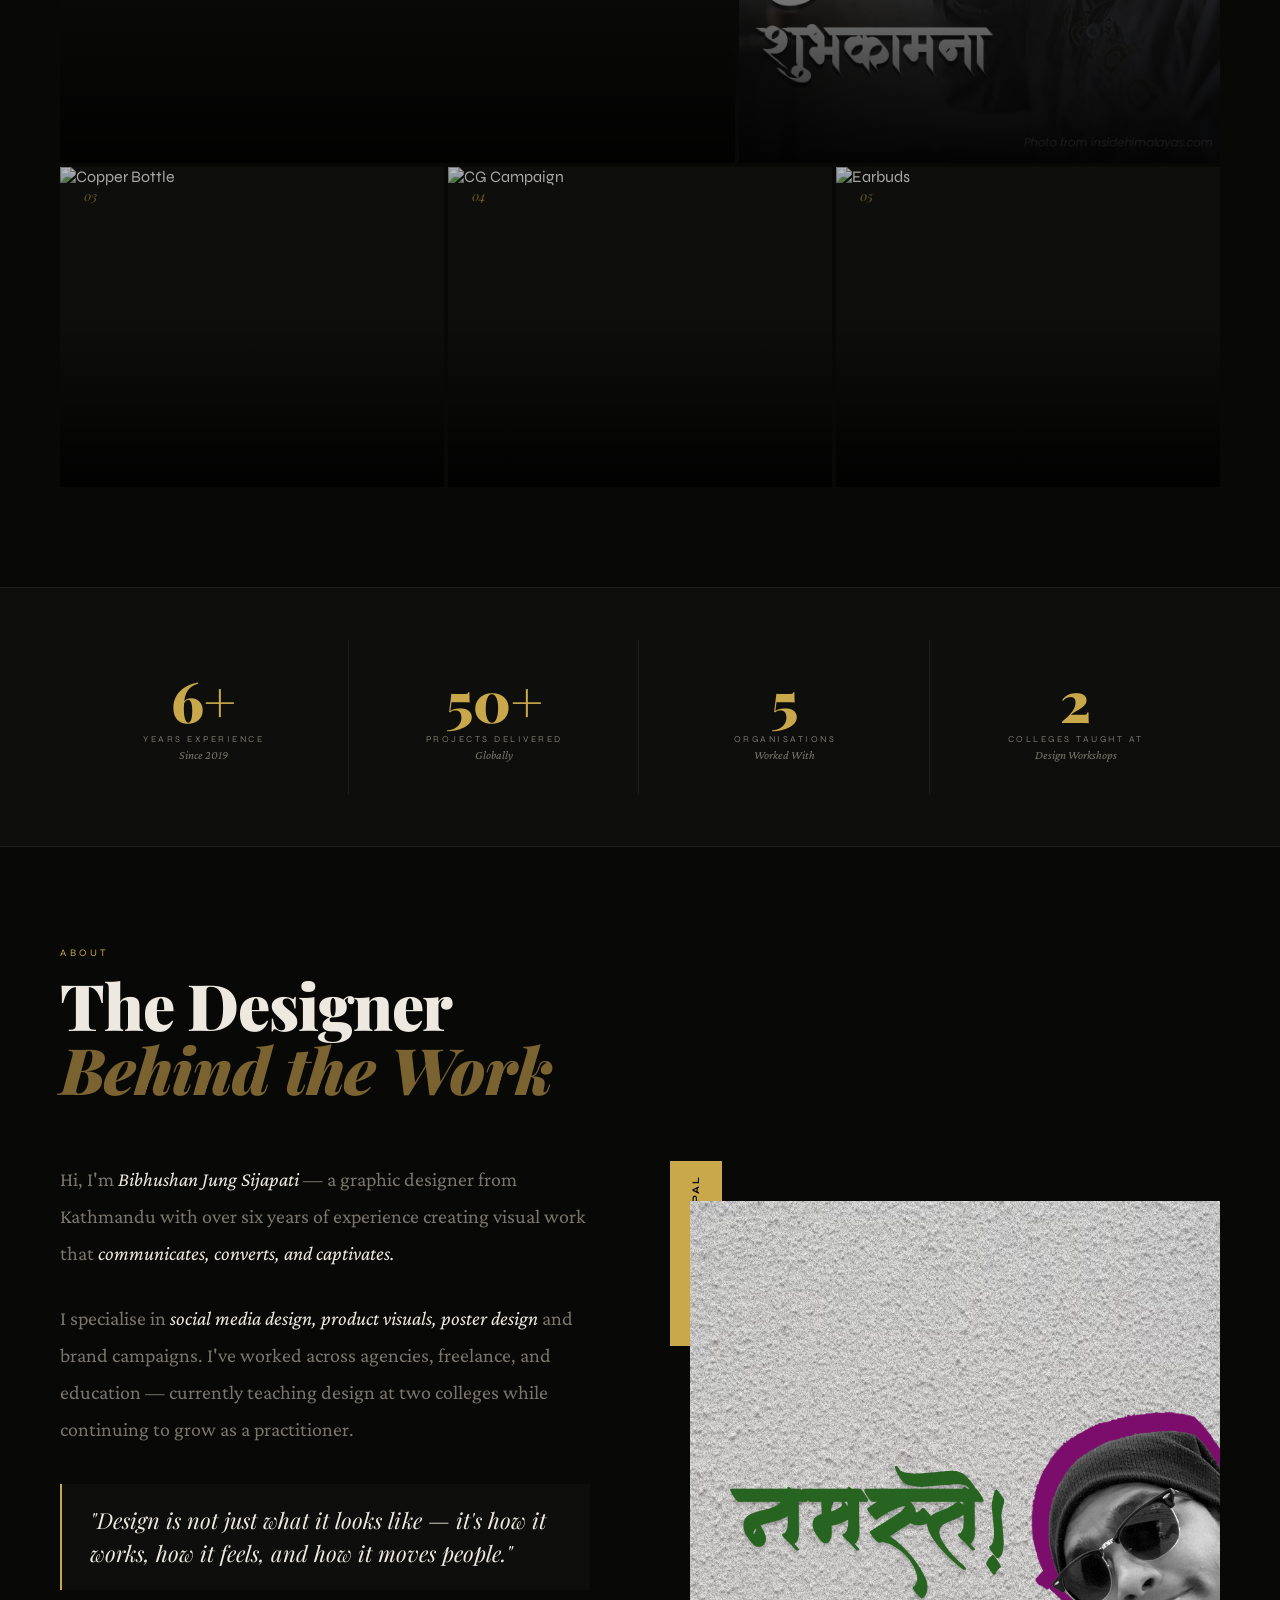
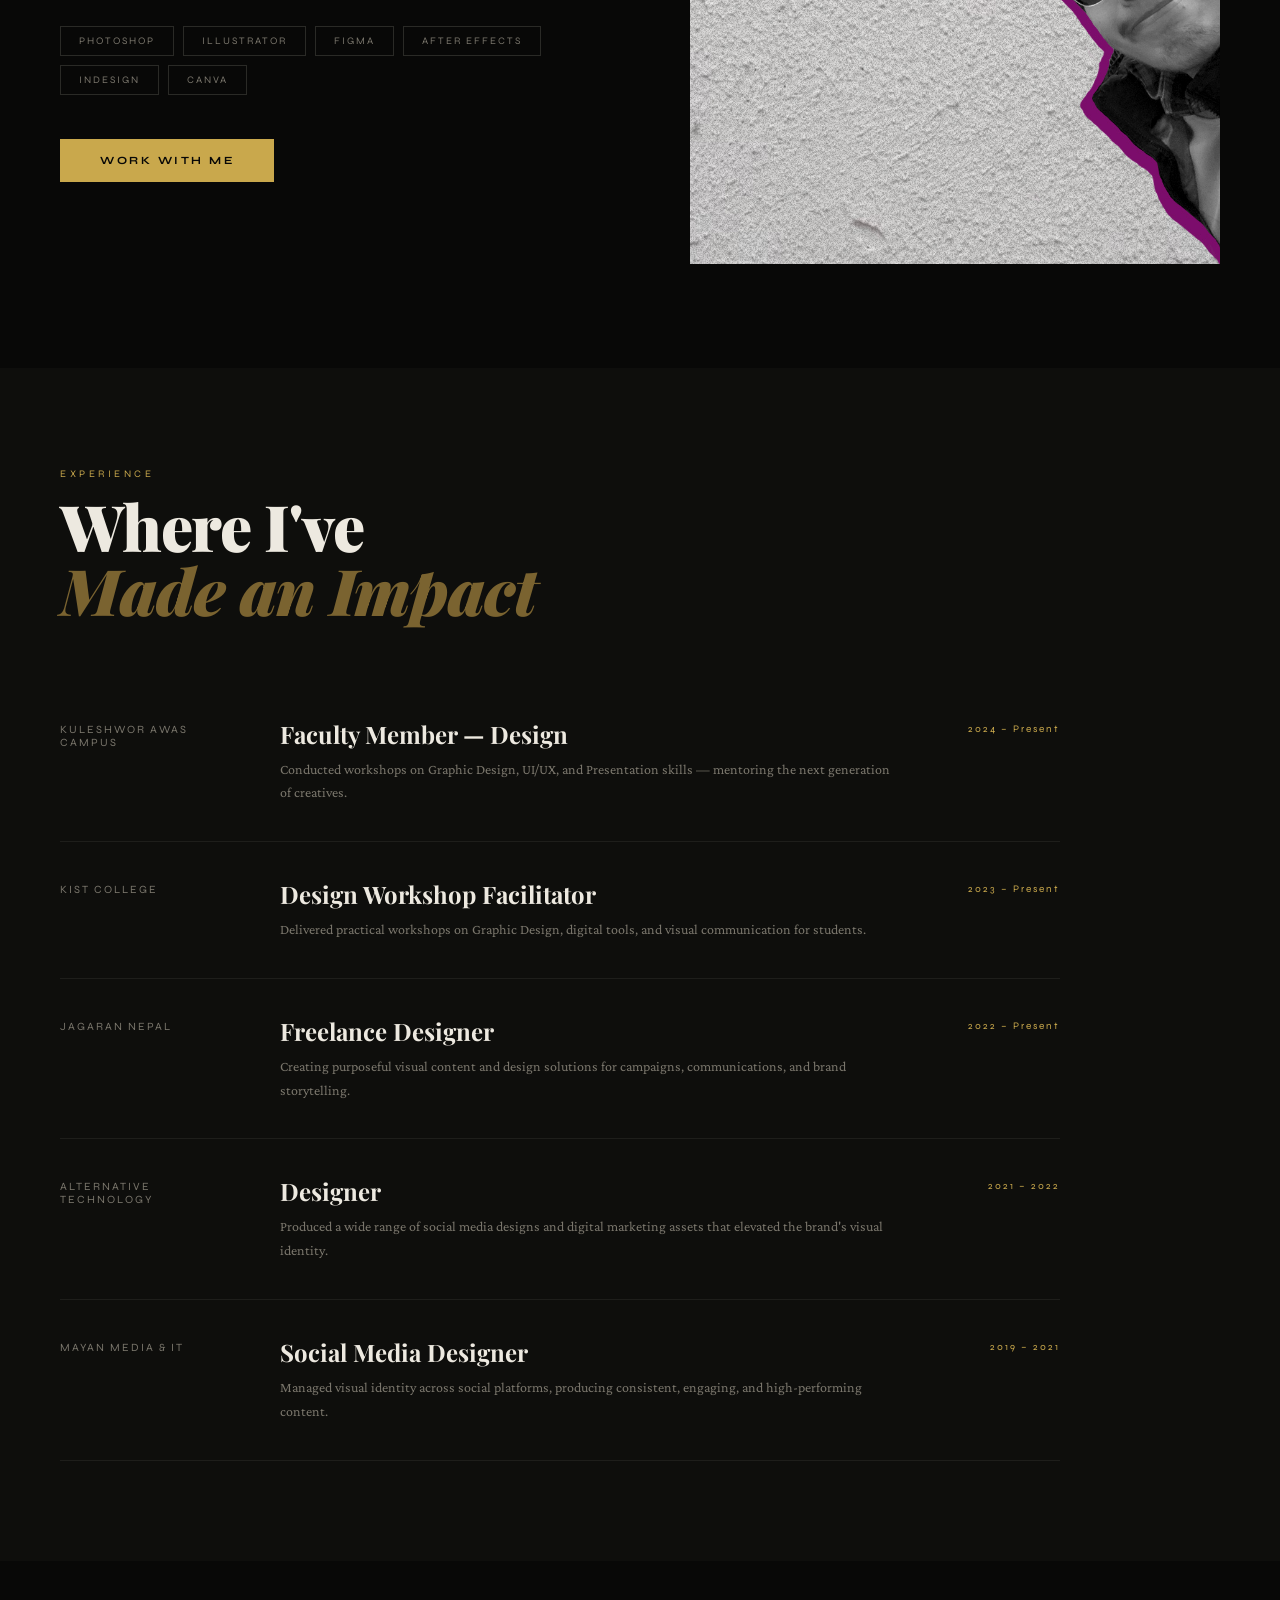
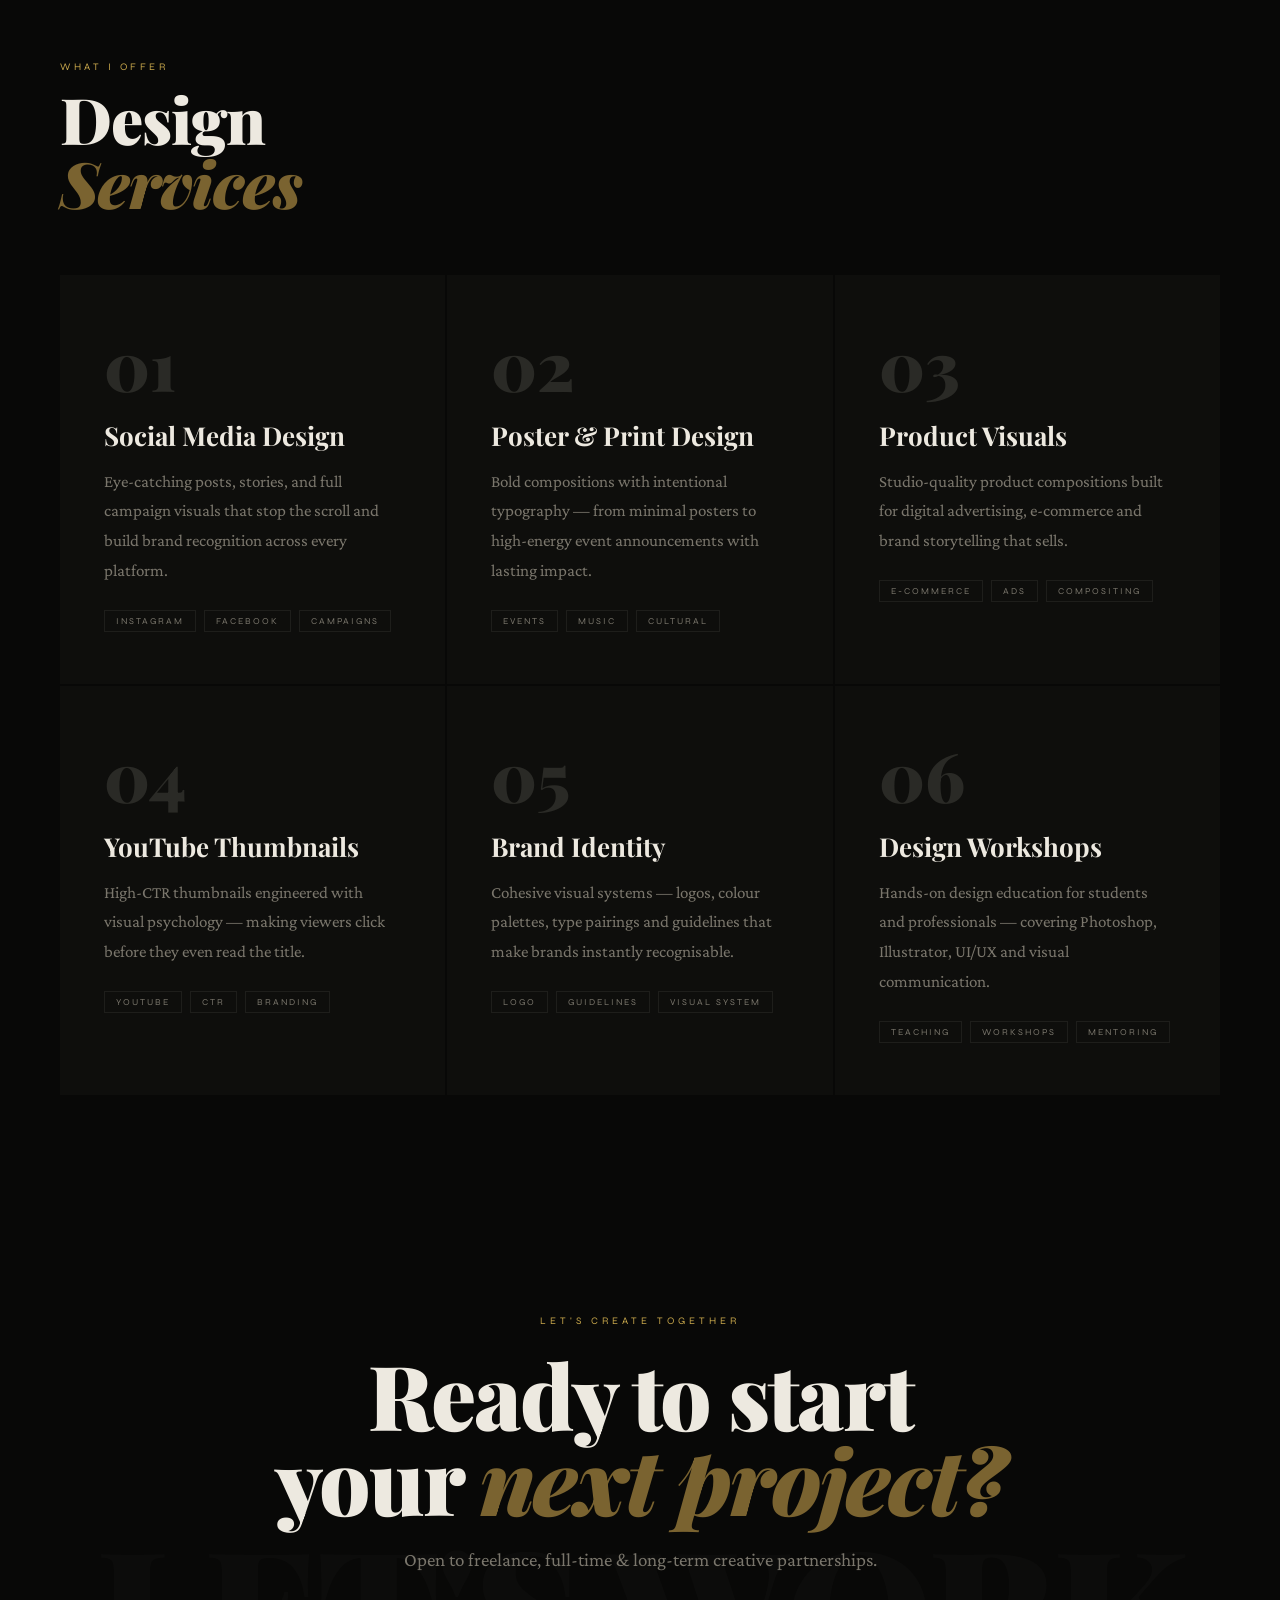
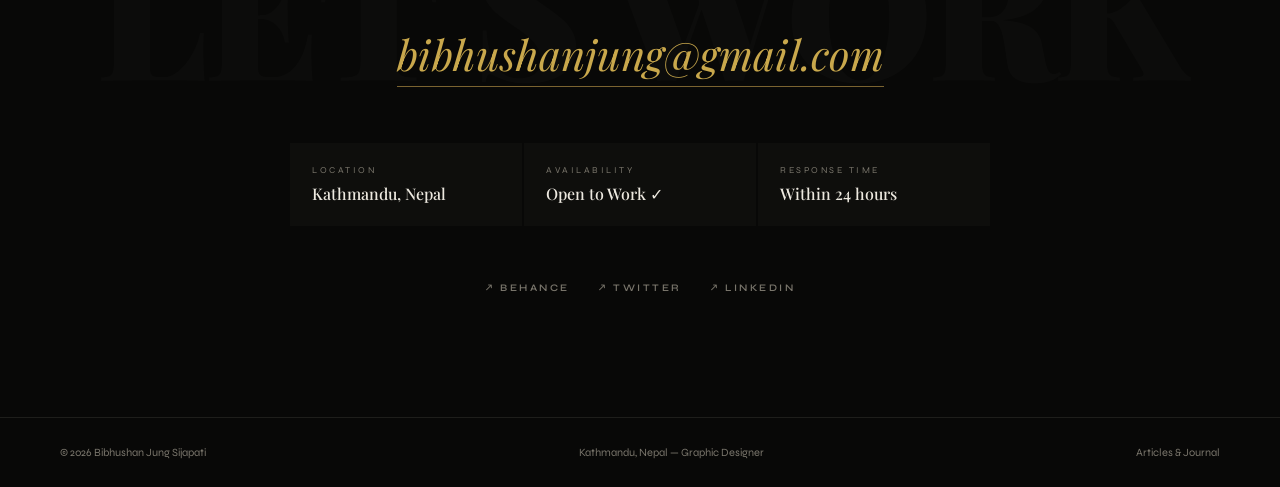
==== commit 84603603: "Update index.html" ====
--- a/index.html
+++ b/index.html
@@ -321,8 +321,8 @@
       <div class="wc-num">01</div><div class="wc-badge">Featured</div>
       <div class="wc-body">
         <div class="wc-cat">Lifestlye · Social Media</div>
-        <div class="wc-title">Kathmandu Valley - Lifestyle Representation</div>
-        <div class="wc-desc">Kathmandu Valley Interpretation - Kathmandu, Lalitpur and Bhaktapur.</div>
+        <div class="wc-title">Illustration & Culture</div>
+        <div class="wc-desc">Artistic interpretation celebrating the heritage and spirit of the Kathmandu Valley.</div>
         <a href="https://www.behance.net/gallery/225097981/Kathmandu-Valley-Interpretationn" target="_blank" class="wc-btn">View on Behance →</a>
       </div>
     <!-- <div class="wc">
@@ -348,14 +348,23 @@
       </div>
     </div>
     <div class="wc">
-      <img src="https://mir-s3-cdn-cf.behance.net/projects/404/aa9577225097981.Y3JvcCwxMDgwLDg0NCwwLDUzNw.png" alt="Kathmandu Valley">
+       <img src="https://bibhushanjung.com.np/Copper Bottle.jpg" alt="Copper Bottle">
+      <div class="wc-ov"></div>
+      <div class="wc-num">03</div><div class="wc-badge">Featured</div>
+      <div class="wc-body">
+        <div class="wc-cat">Product Design · Social Media</div>
+        <div class="wc-title">Copper Bottle — Product Visual</div>
+        <div class="wc-desc">High-impact product composition for social media advertising — earns attention and builds brand trust instantly.</div>
+        <a href="https://www.behance.net/gallery/225915651/Copper-Bottle-Product-Social-Media-Design" target="_blank" class="wc-btn">View on Behance →</a>
+        
+      <!-- <img src="https://mir-s3-cdn-cf.behance.net/projects/404/aa9577225097981.Y3JvcCwxMDgwLDg0NCwwLDUzNw.png" alt="Kathmandu Valley">
       <div class="wc-ov"></div>
       <div class="wc-num">03</div><div class="wc-badge">Cultural</div>
       <div class="wc-body">
         <div class="wc-cat">Illustration & Culture</div>
         <div class="wc-title">Kathmandu Valley Interpretation</div>
         <div class="wc-desc">Artistic interpretation celebrating the heritage and spirit of the Kathmandu Valley.</div>
-        <a href="https://www.behance.net/gallery/225097981/Kathmandu-Valley-Interpretation" target="_blank" class="wc-btn">View on Behance →</a>
+        <a href="https://www.behance.net/gallery/225097981/Kathmandu-Valley-Interpretation" target="_blank" class="wc-btn">View on Behance →</a> -->
       </div>
     </div>
     <div class="wc">
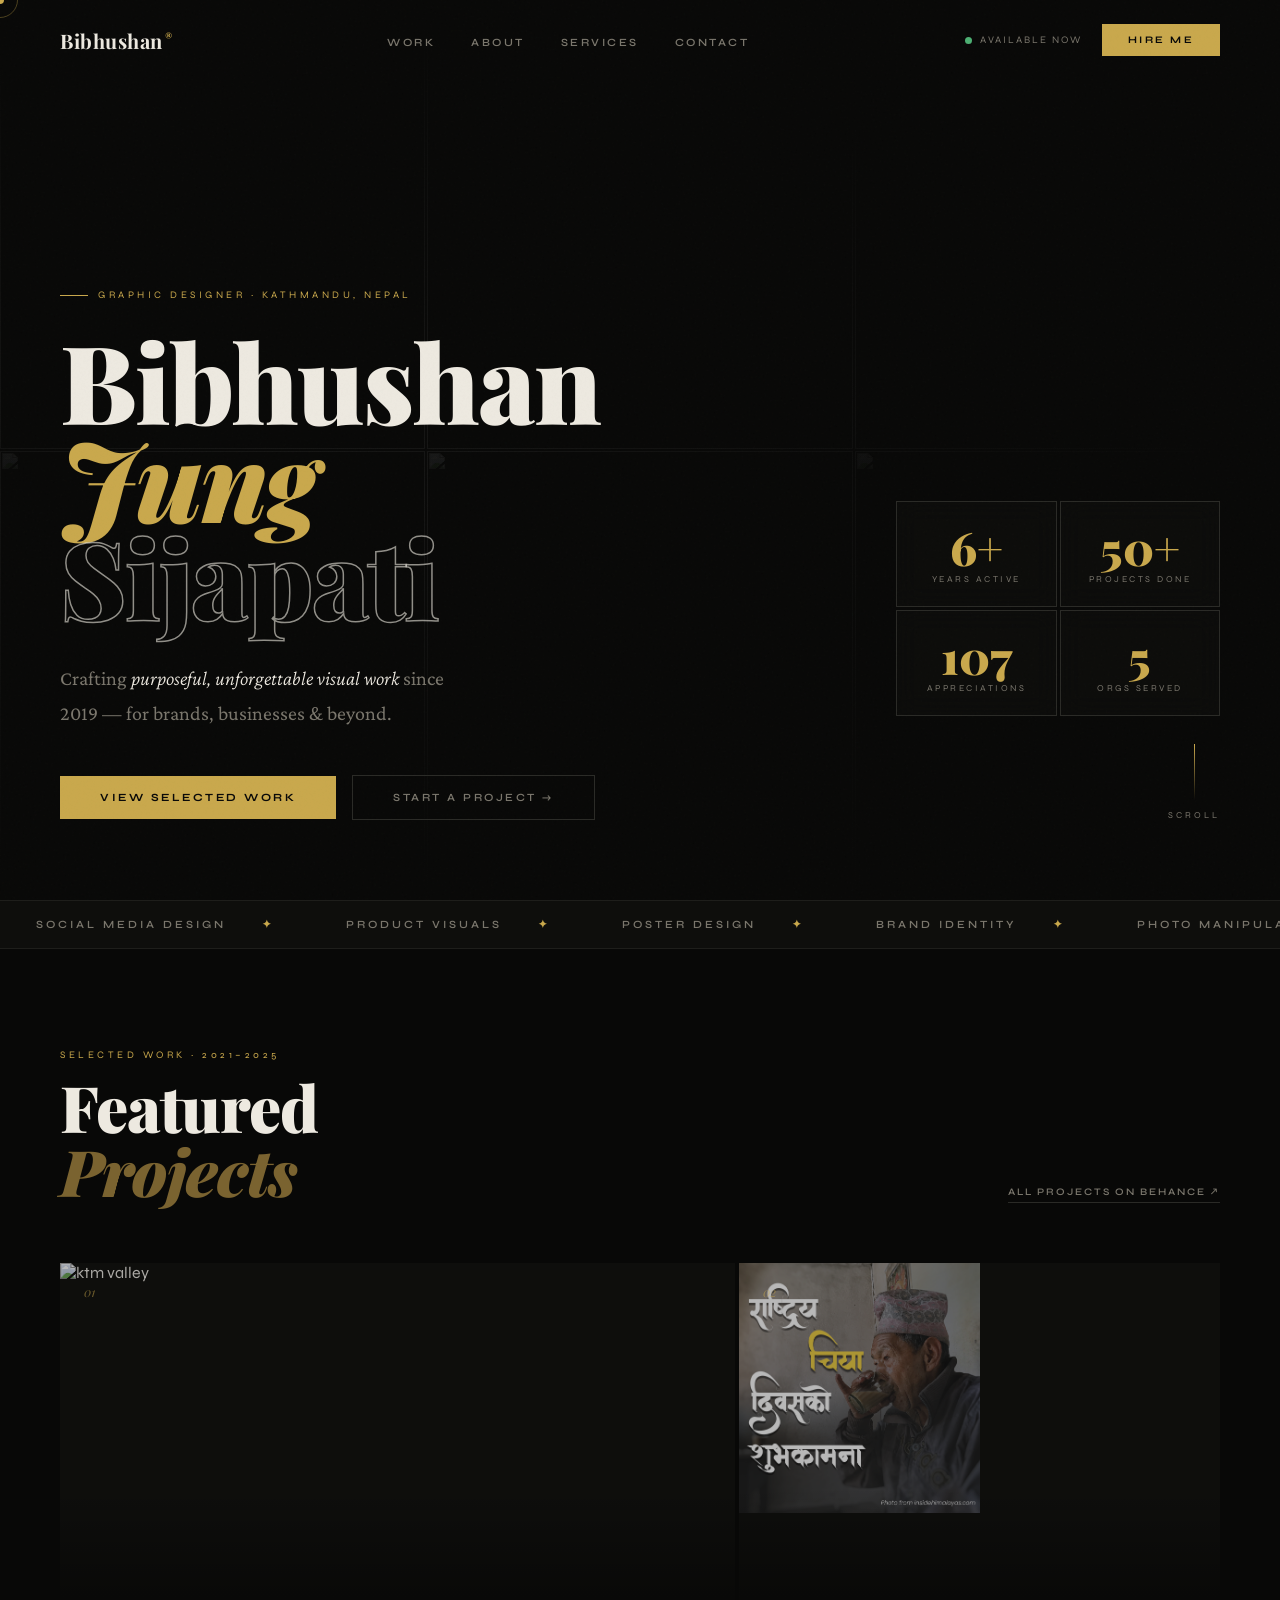
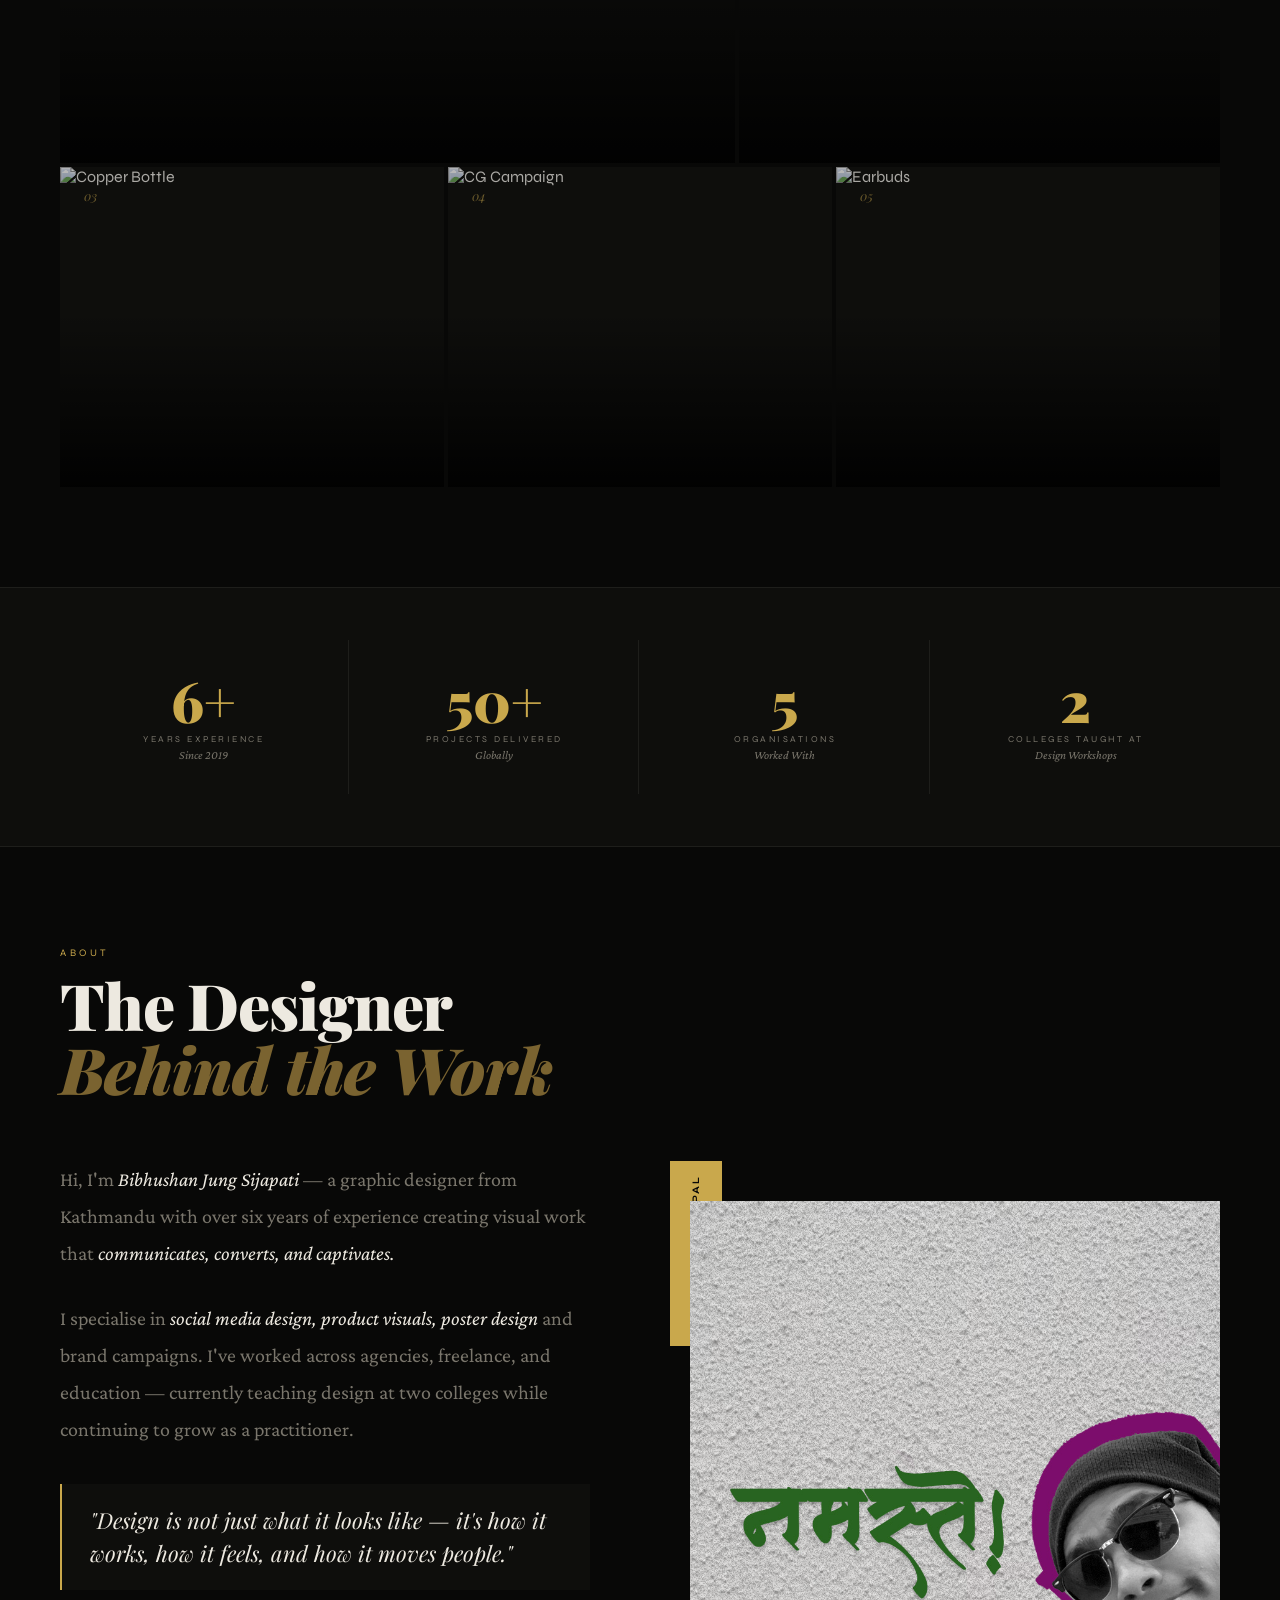
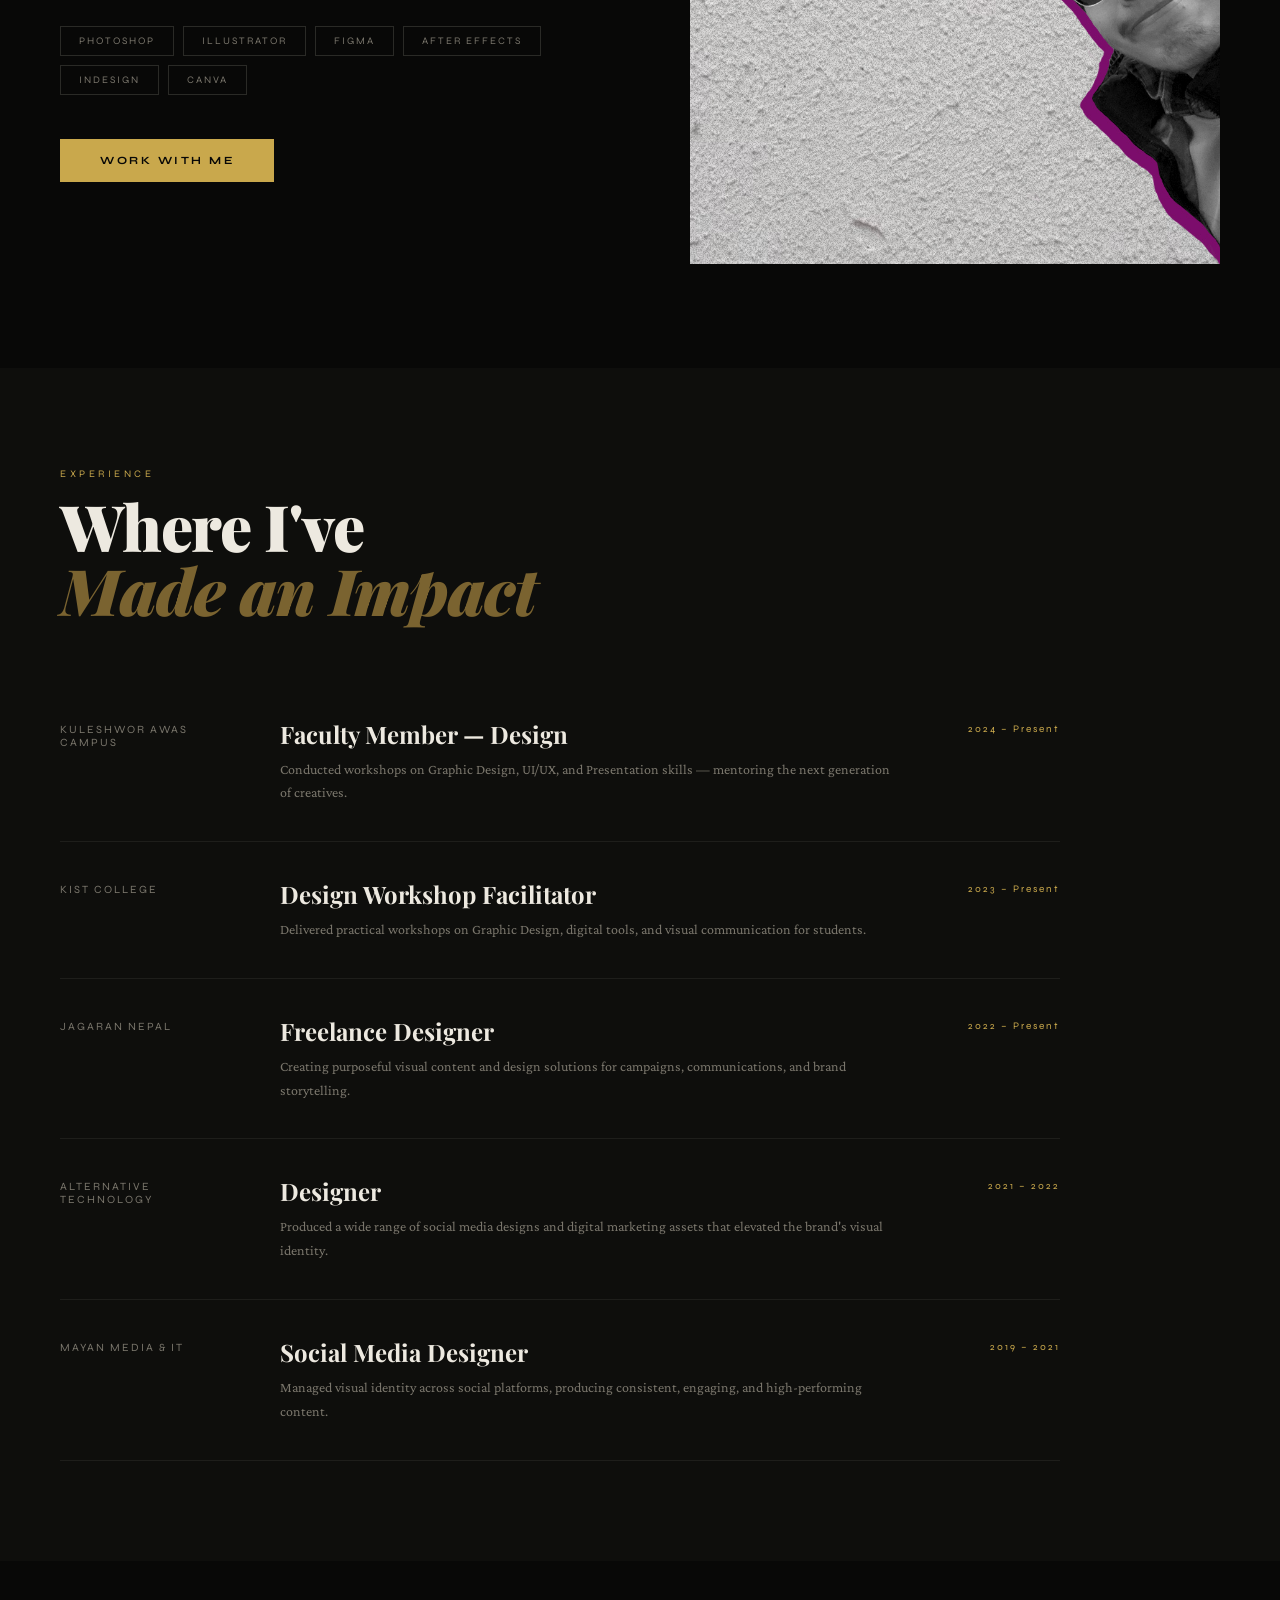
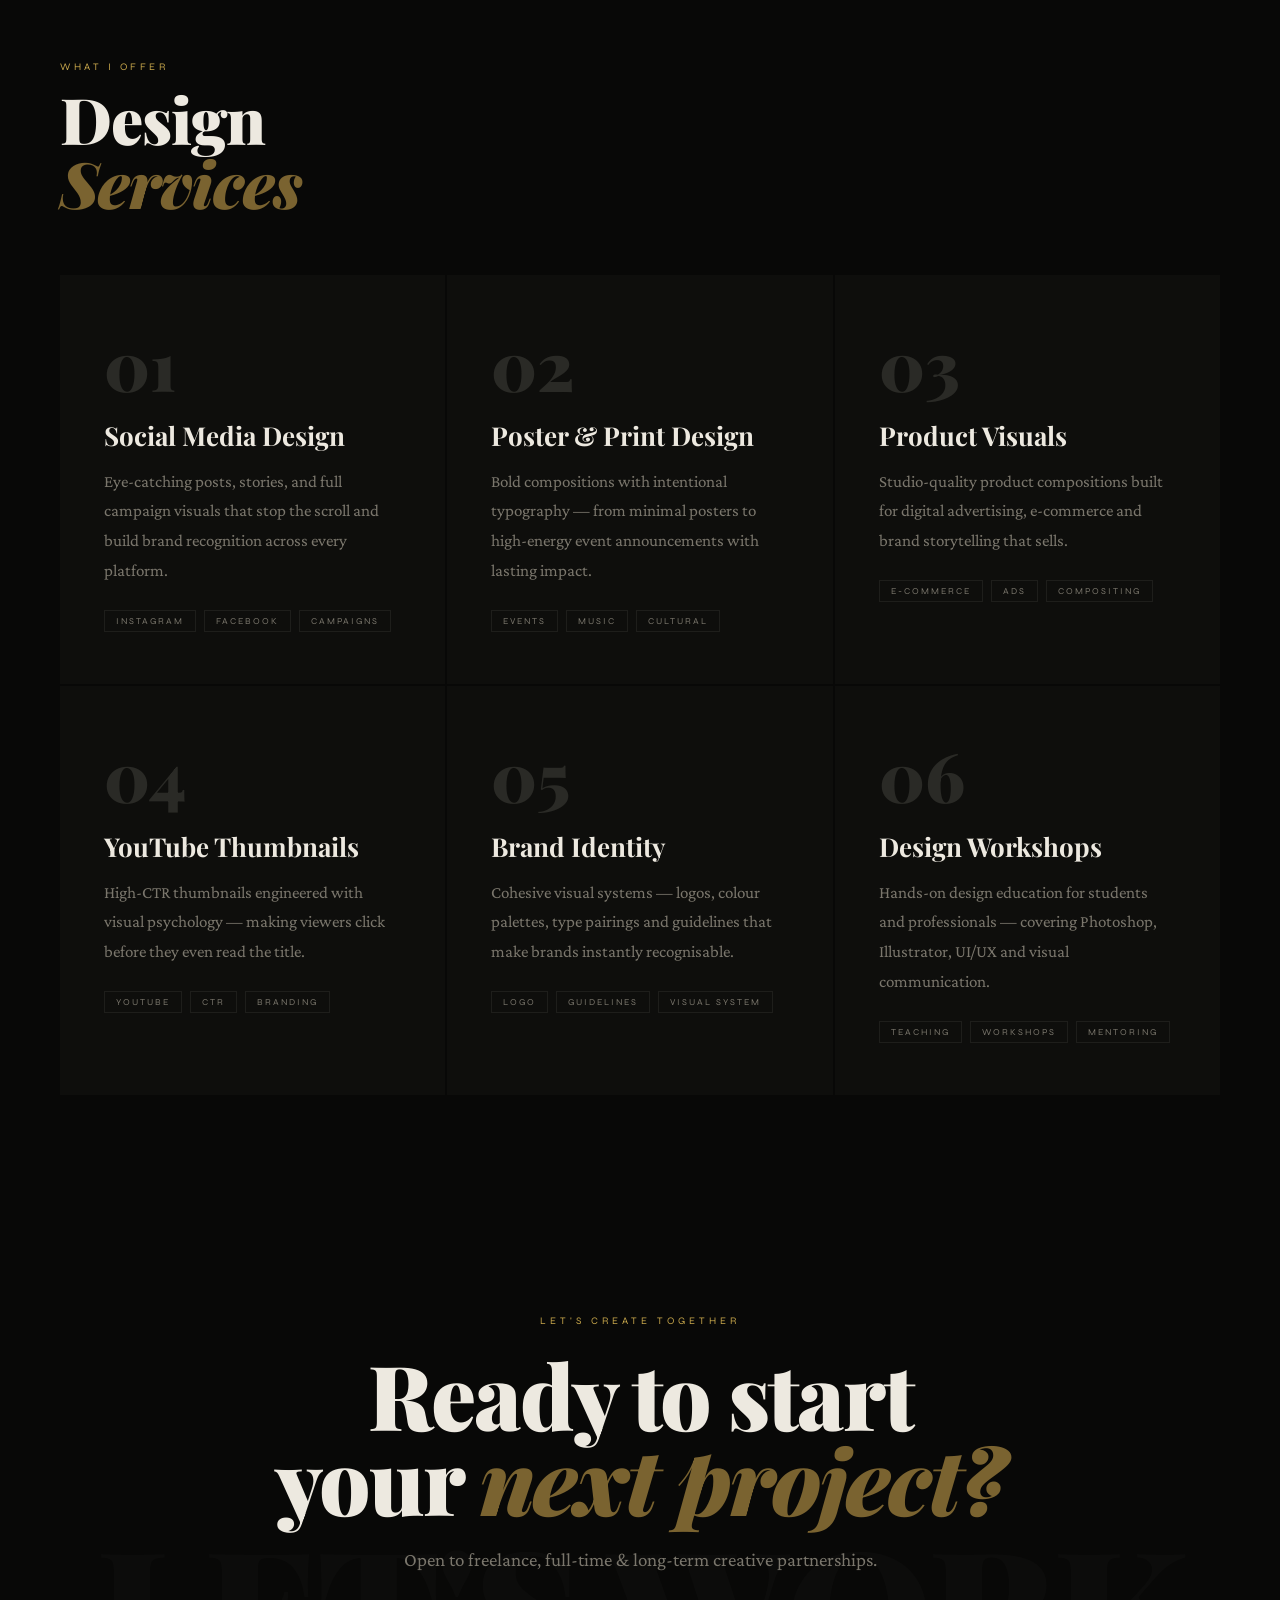
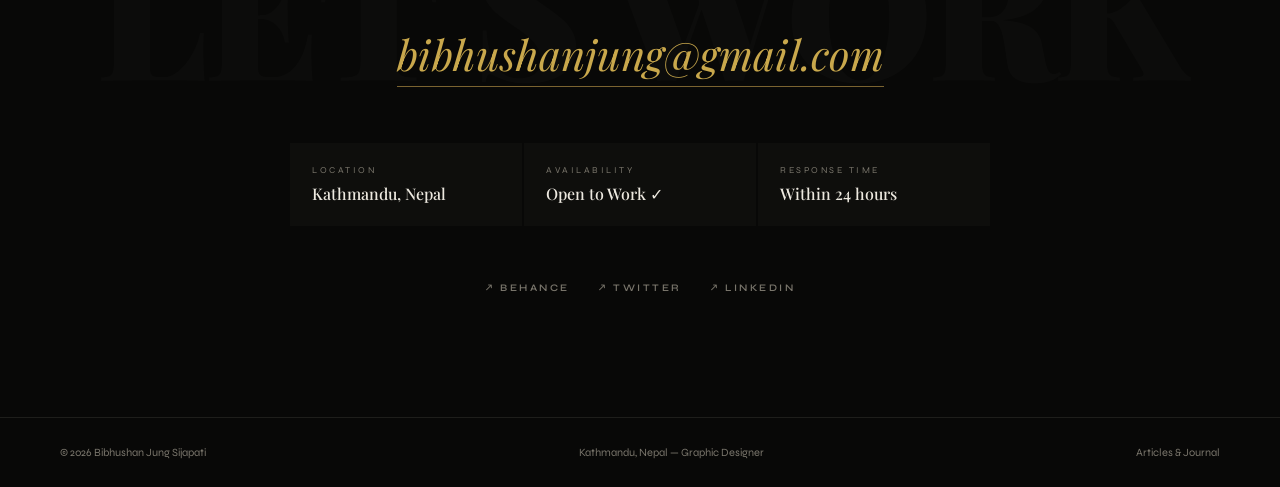
==== commit 933083f4: "Update index.html" ====
--- a/index.html
+++ b/index.html
@@ -99,7 +99,7 @@
 .wc:nth-child(3){grid-column:span 4;min-height:320px;}
 .wc:nth-child(4){grid-column:span 4;min-height:320px;}
 .wc:nth-child(5){grid-column:span 4;min-height:320px;}
-.wc img{width:100%;height:100%;object-fit:cover;display:block;transition:transform .8s cubic-bezier(.16,1,.3,1),filter .5s;filter:brightness(.72) saturate(.65);}
+.wc img{width:50%;height:50%;object-fit:cover;display:block;transition:transform .8s cubic-bezier(.16,1,.3,1),filter .5s;filter:brightness(.72) saturate(.65);}
 .wc:hover img{transform:scale(1.07);filter:brightness(.95) saturate(1);}
 .wc-ov{position:absolute;inset:0;background:linear-gradient(to top,rgba(0,0,0,.9) 0%,transparent 55%);}
 .wc-body{position:absolute;bottom:0;left:0;right:0;padding:28px 30px;transform:translateY(10px);opacity:0;transition:transform .45s cubic-bezier(.16,1,.3,1),opacity .45s;}
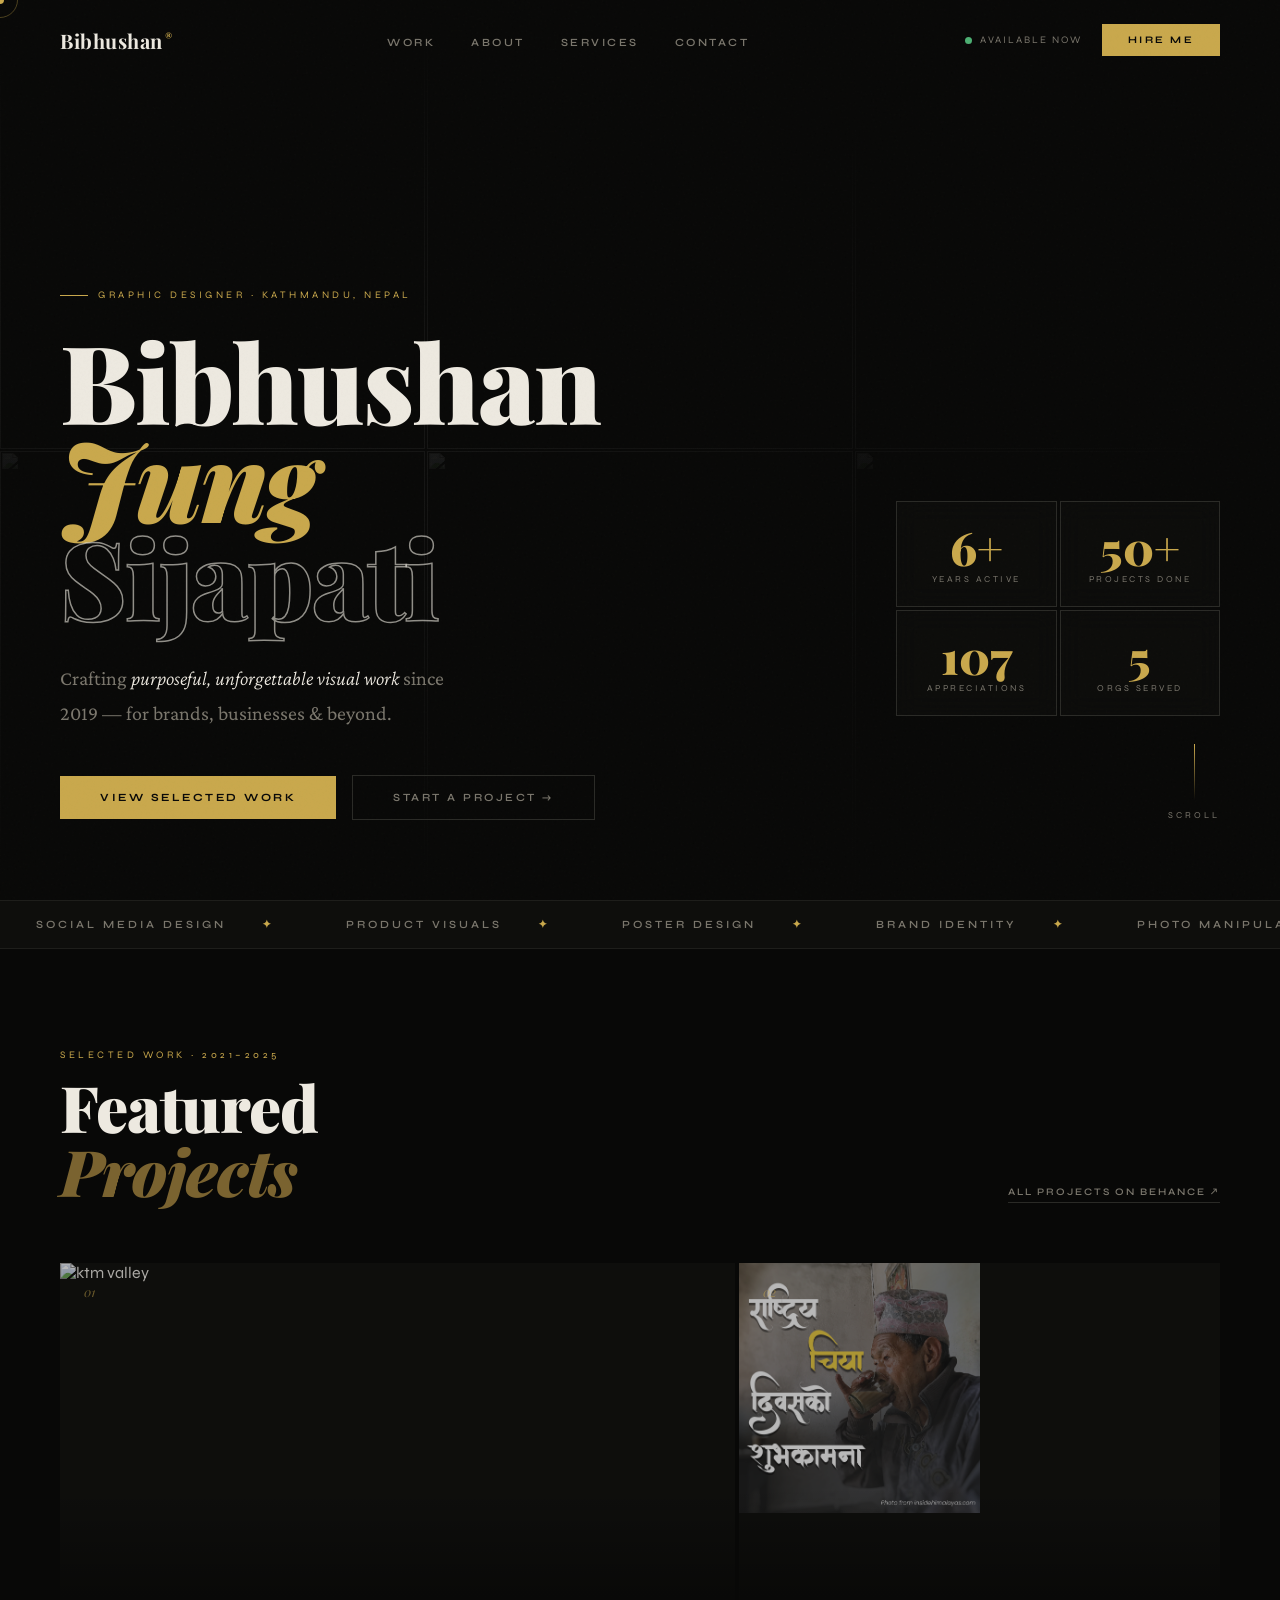
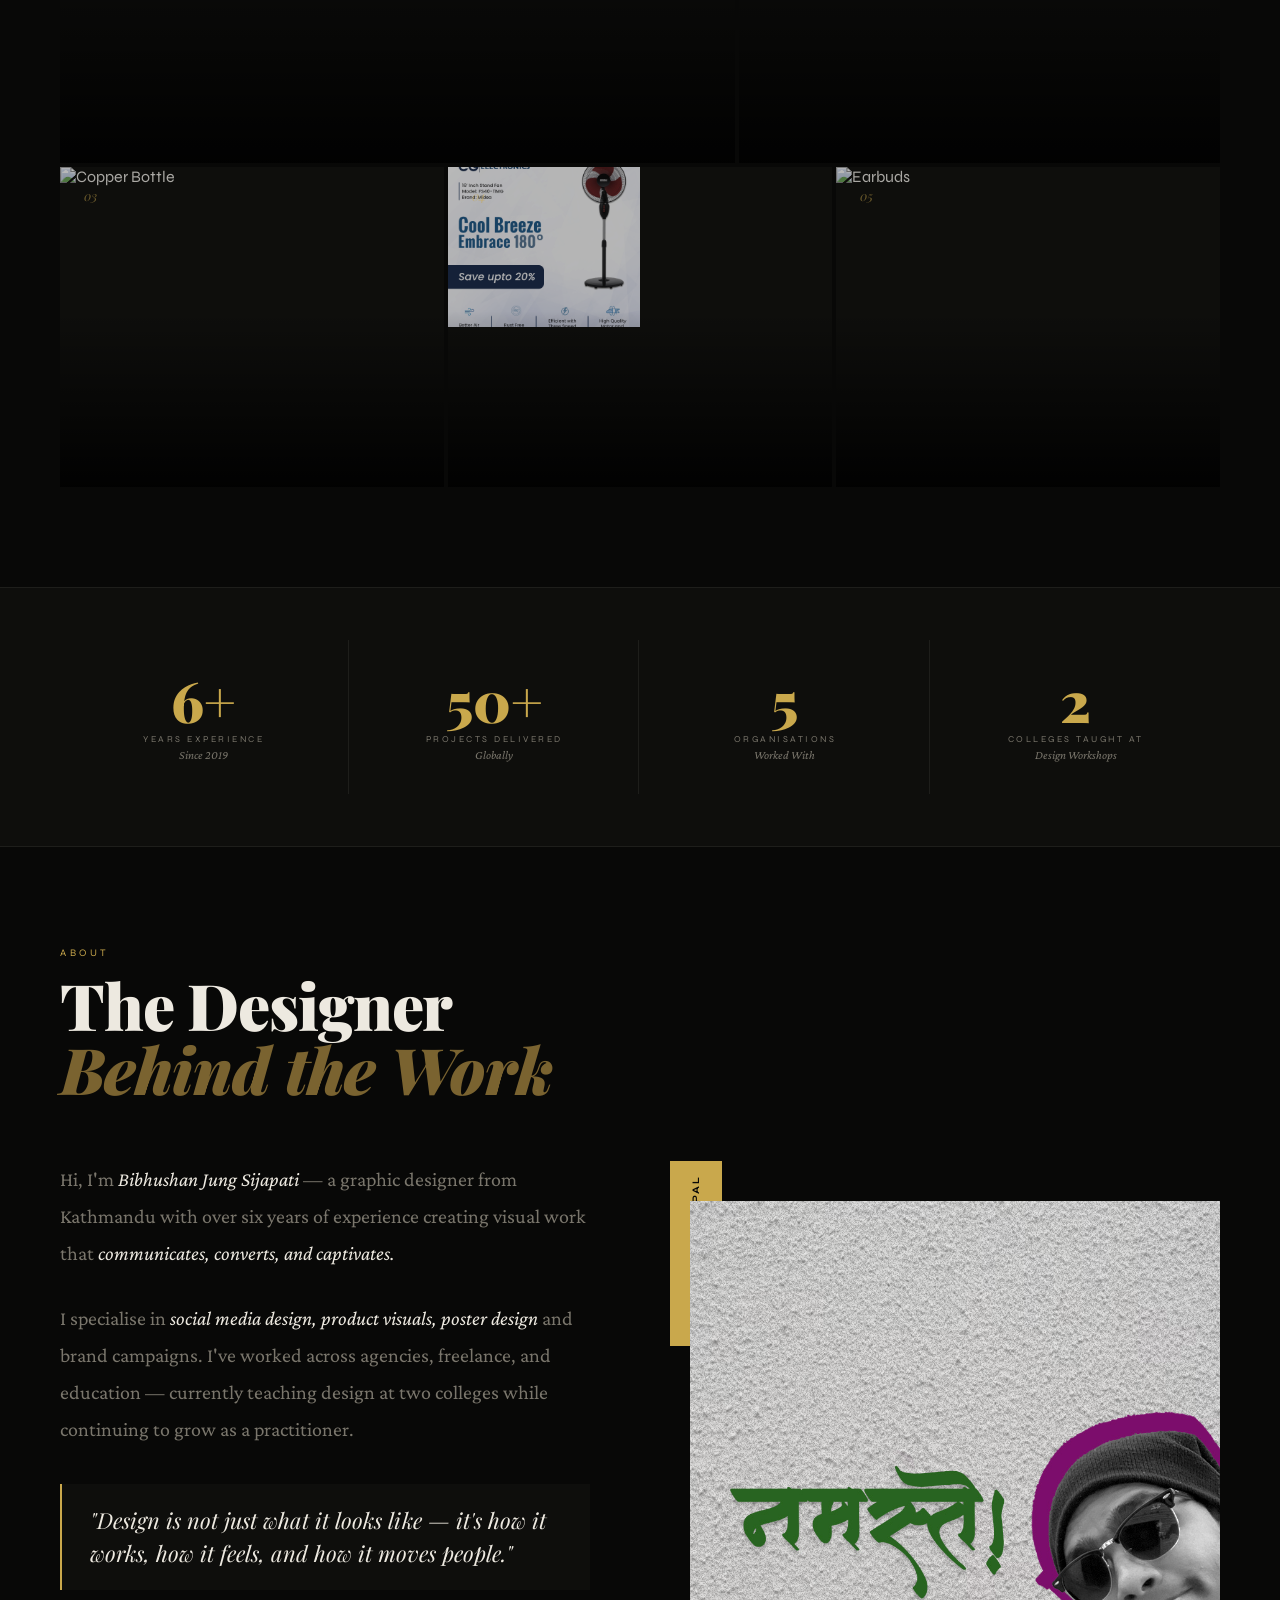
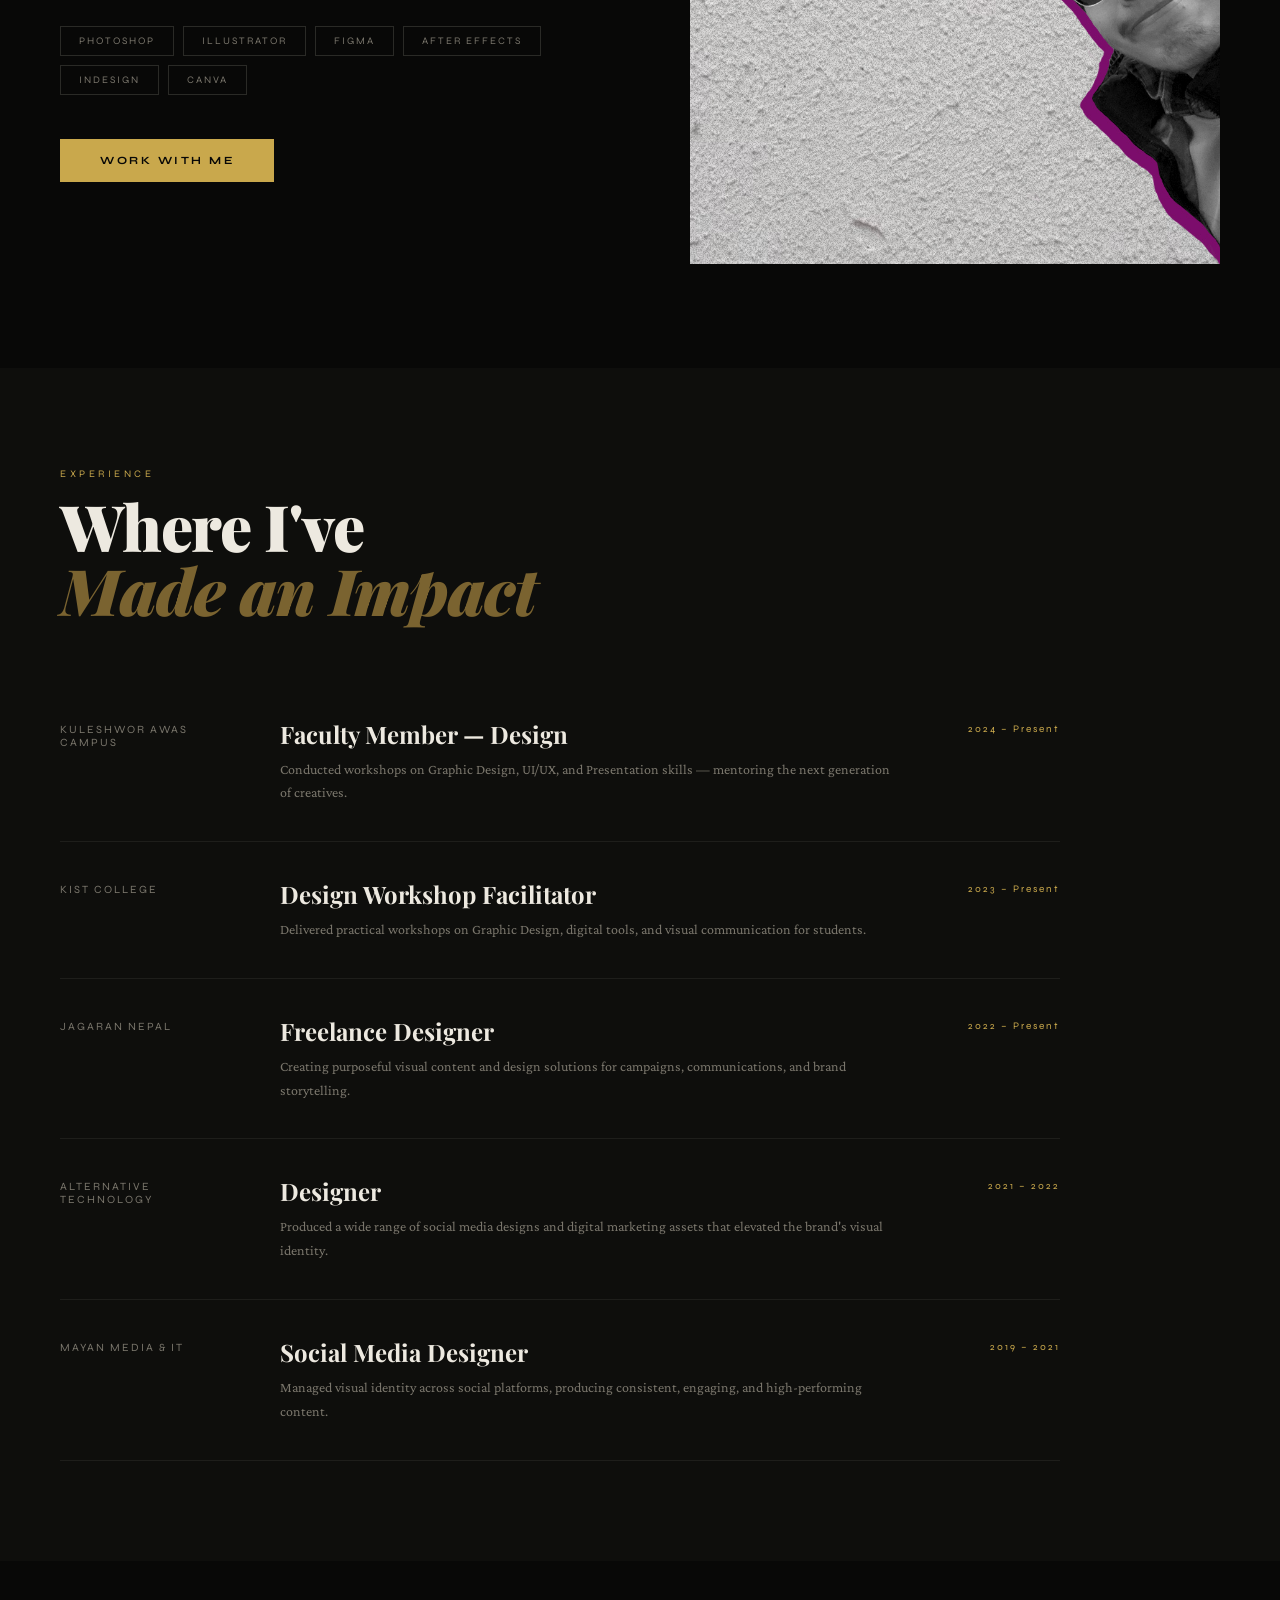
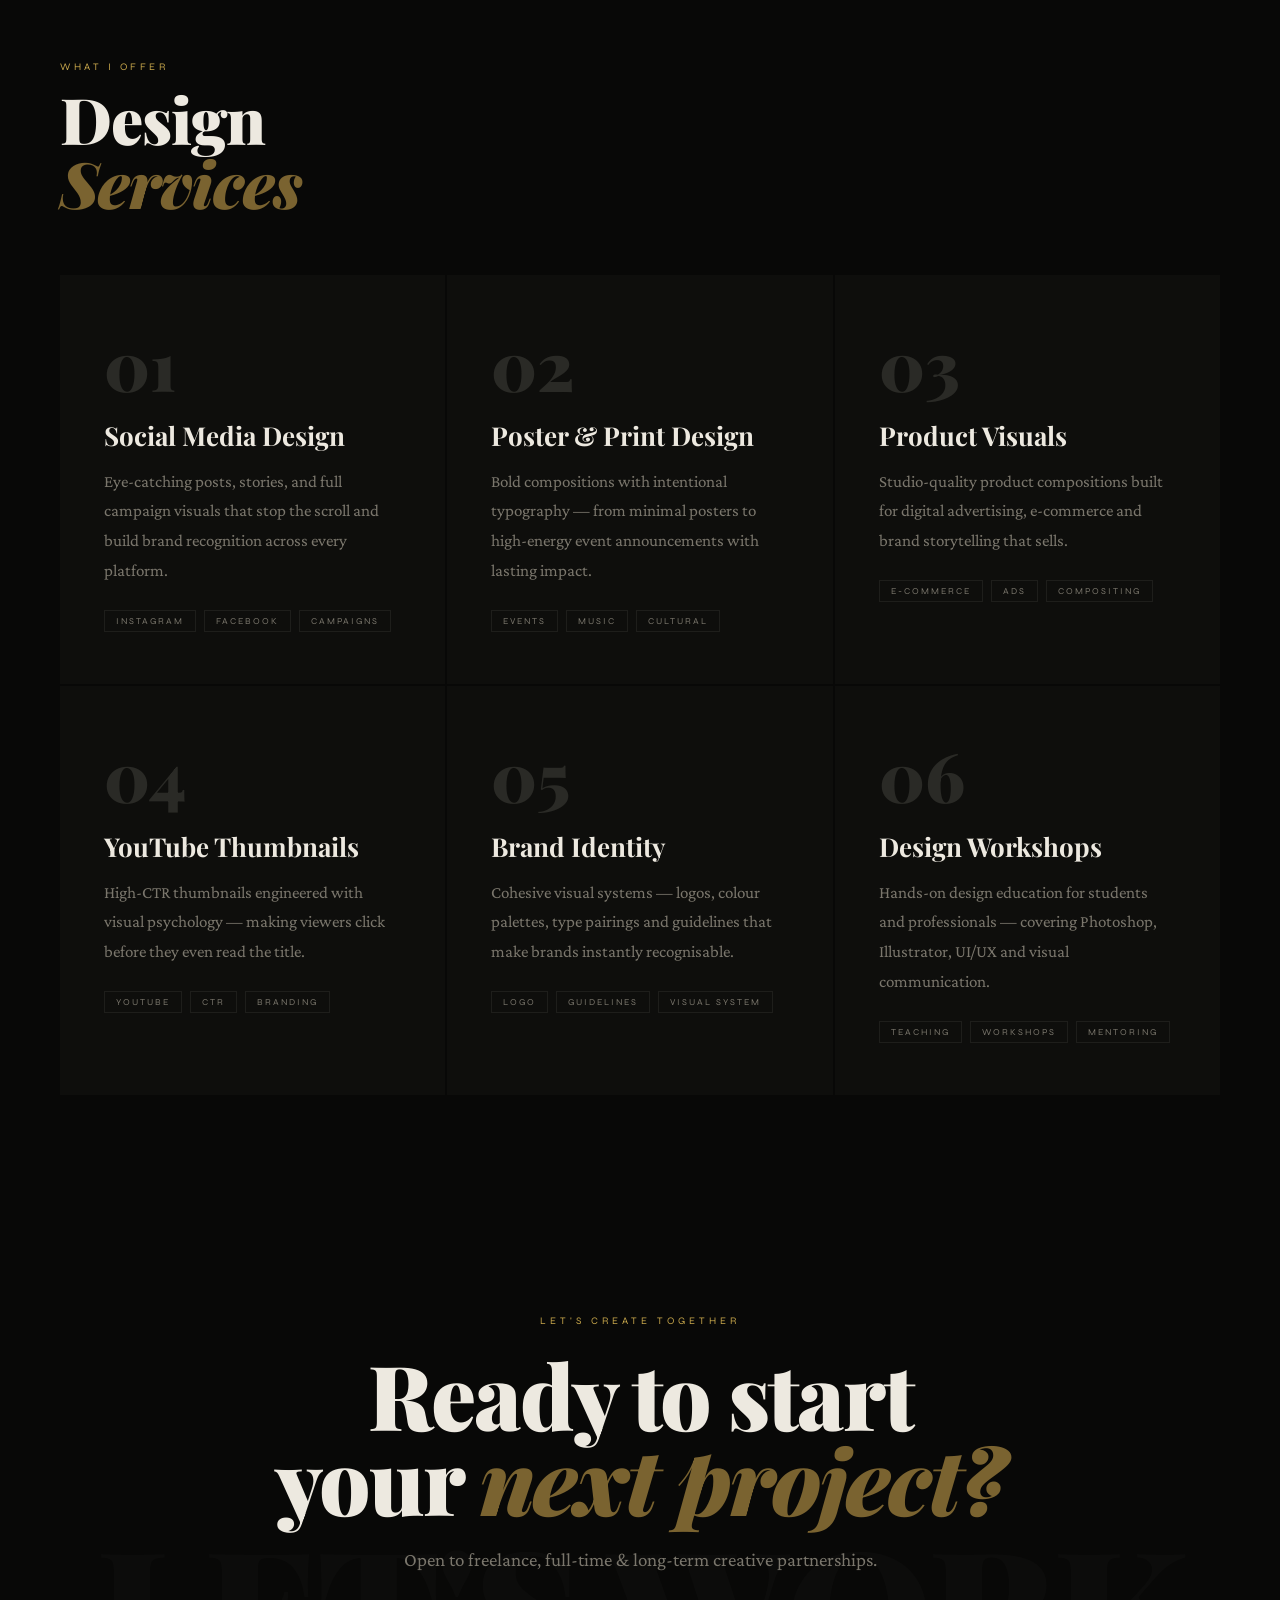
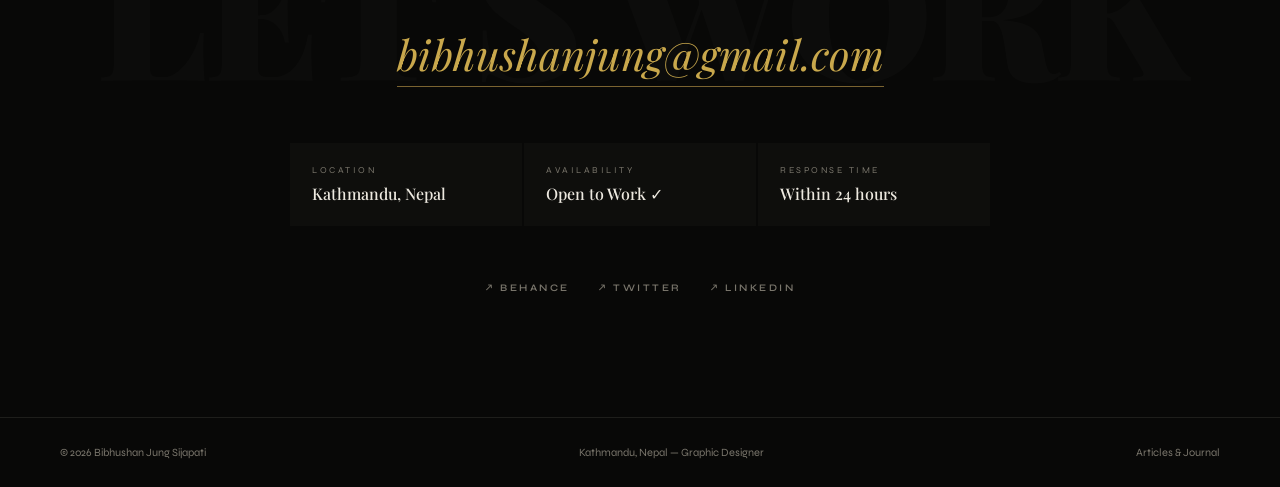
==== commit 3d39c541: "Update index.html" ====
--- a/index.html
+++ b/index.html
@@ -368,7 +368,7 @@
       </div>
     </div>
     <div class="wc">
-      <img src="https://mir-s3-cdn-cf.behance.net/projects/404/8d8180225079721.Y3JvcCwxMDgwLDg0NCwwLDA.png" alt="CG Campaign">
+      <img src="CG Fan.png" alt="CG Campaign">
       <div class="wc-ov"></div>
       <div class="wc-num">04</div><div class="wc-badge">Brand</div>
       <div class="wc-body">
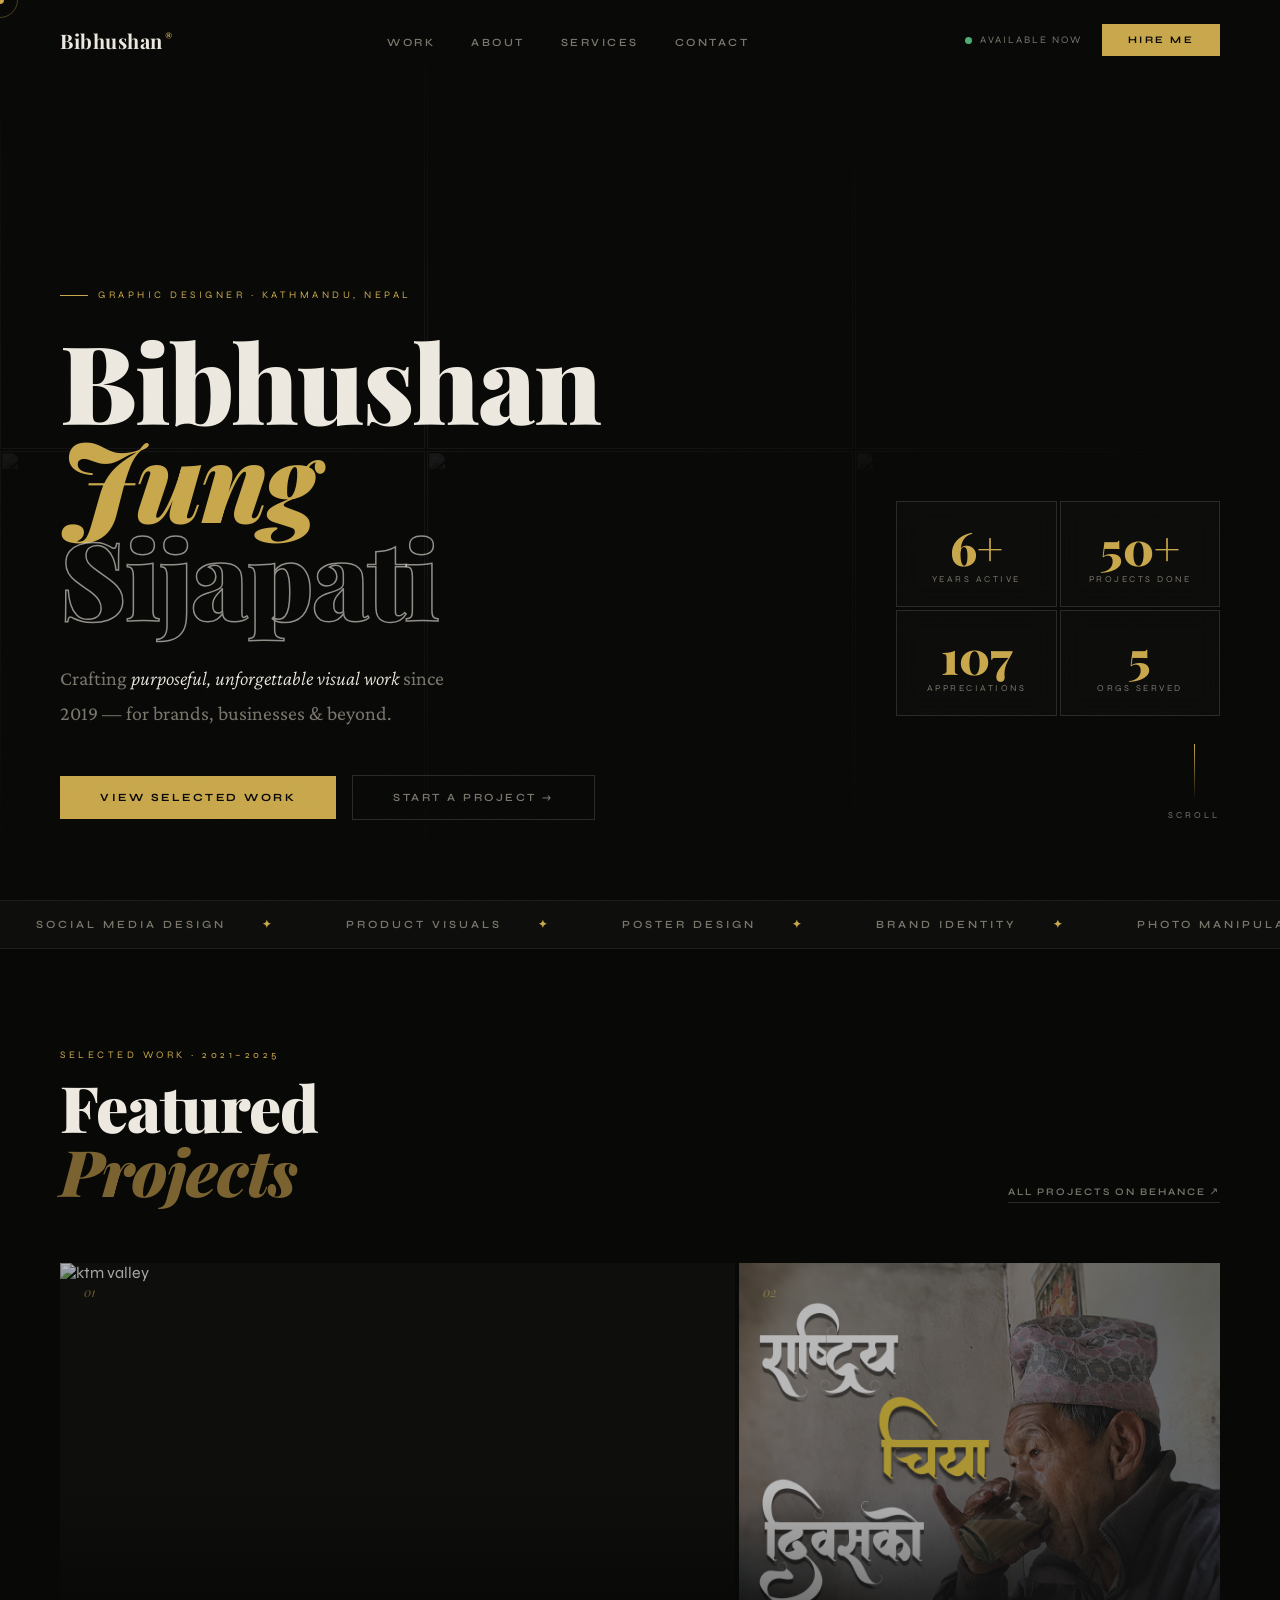
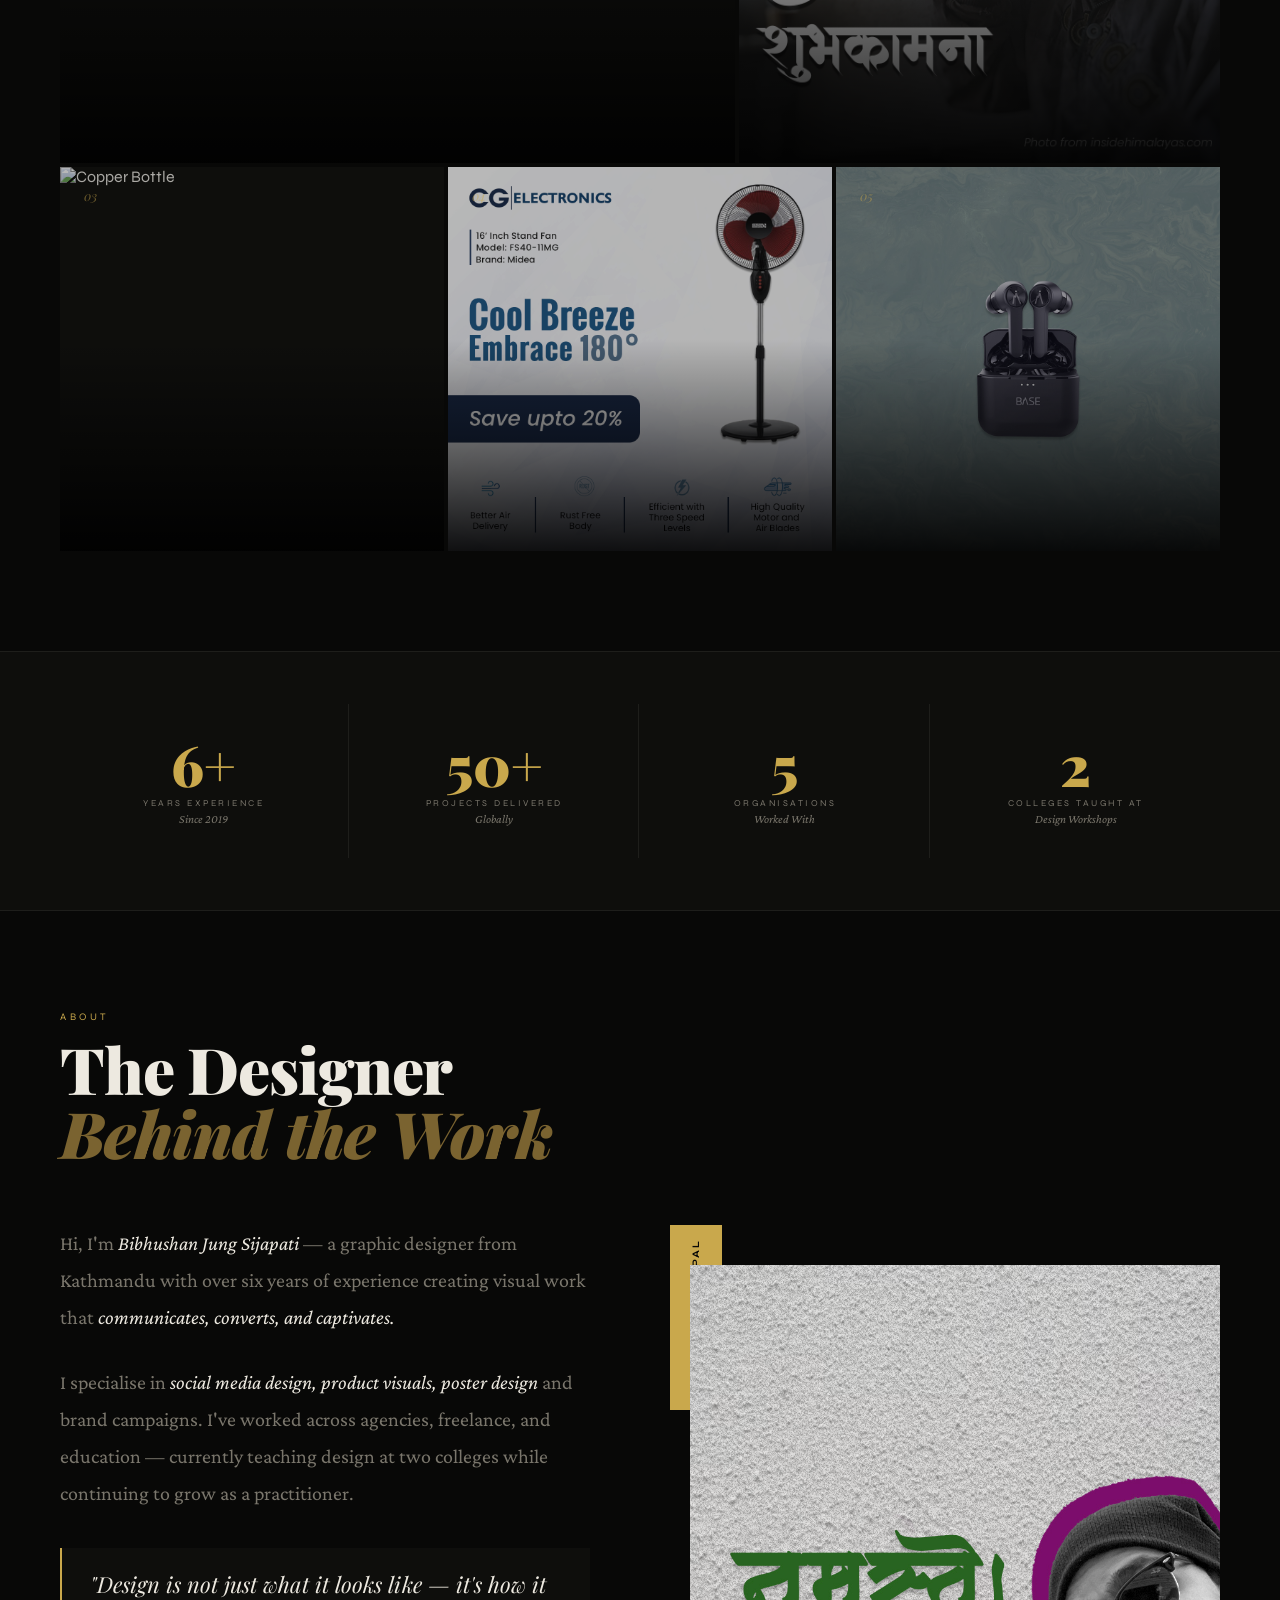
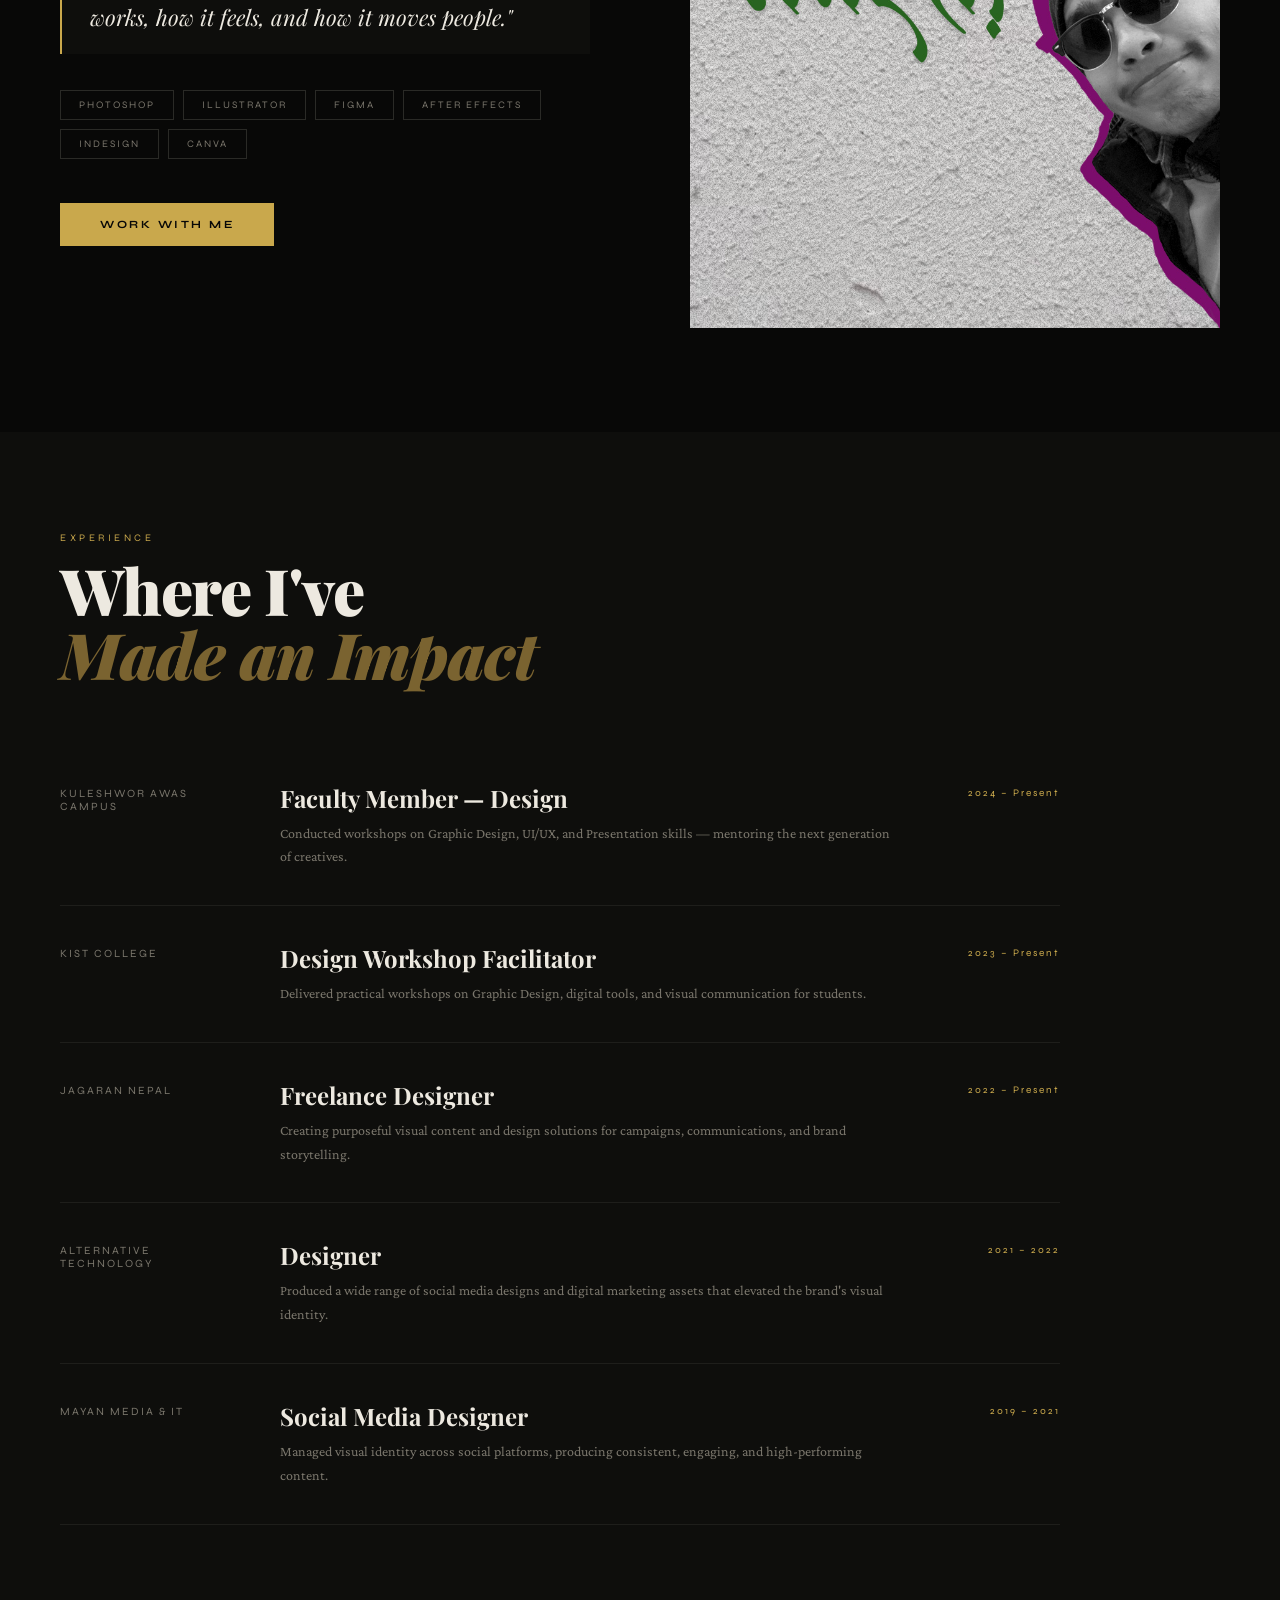
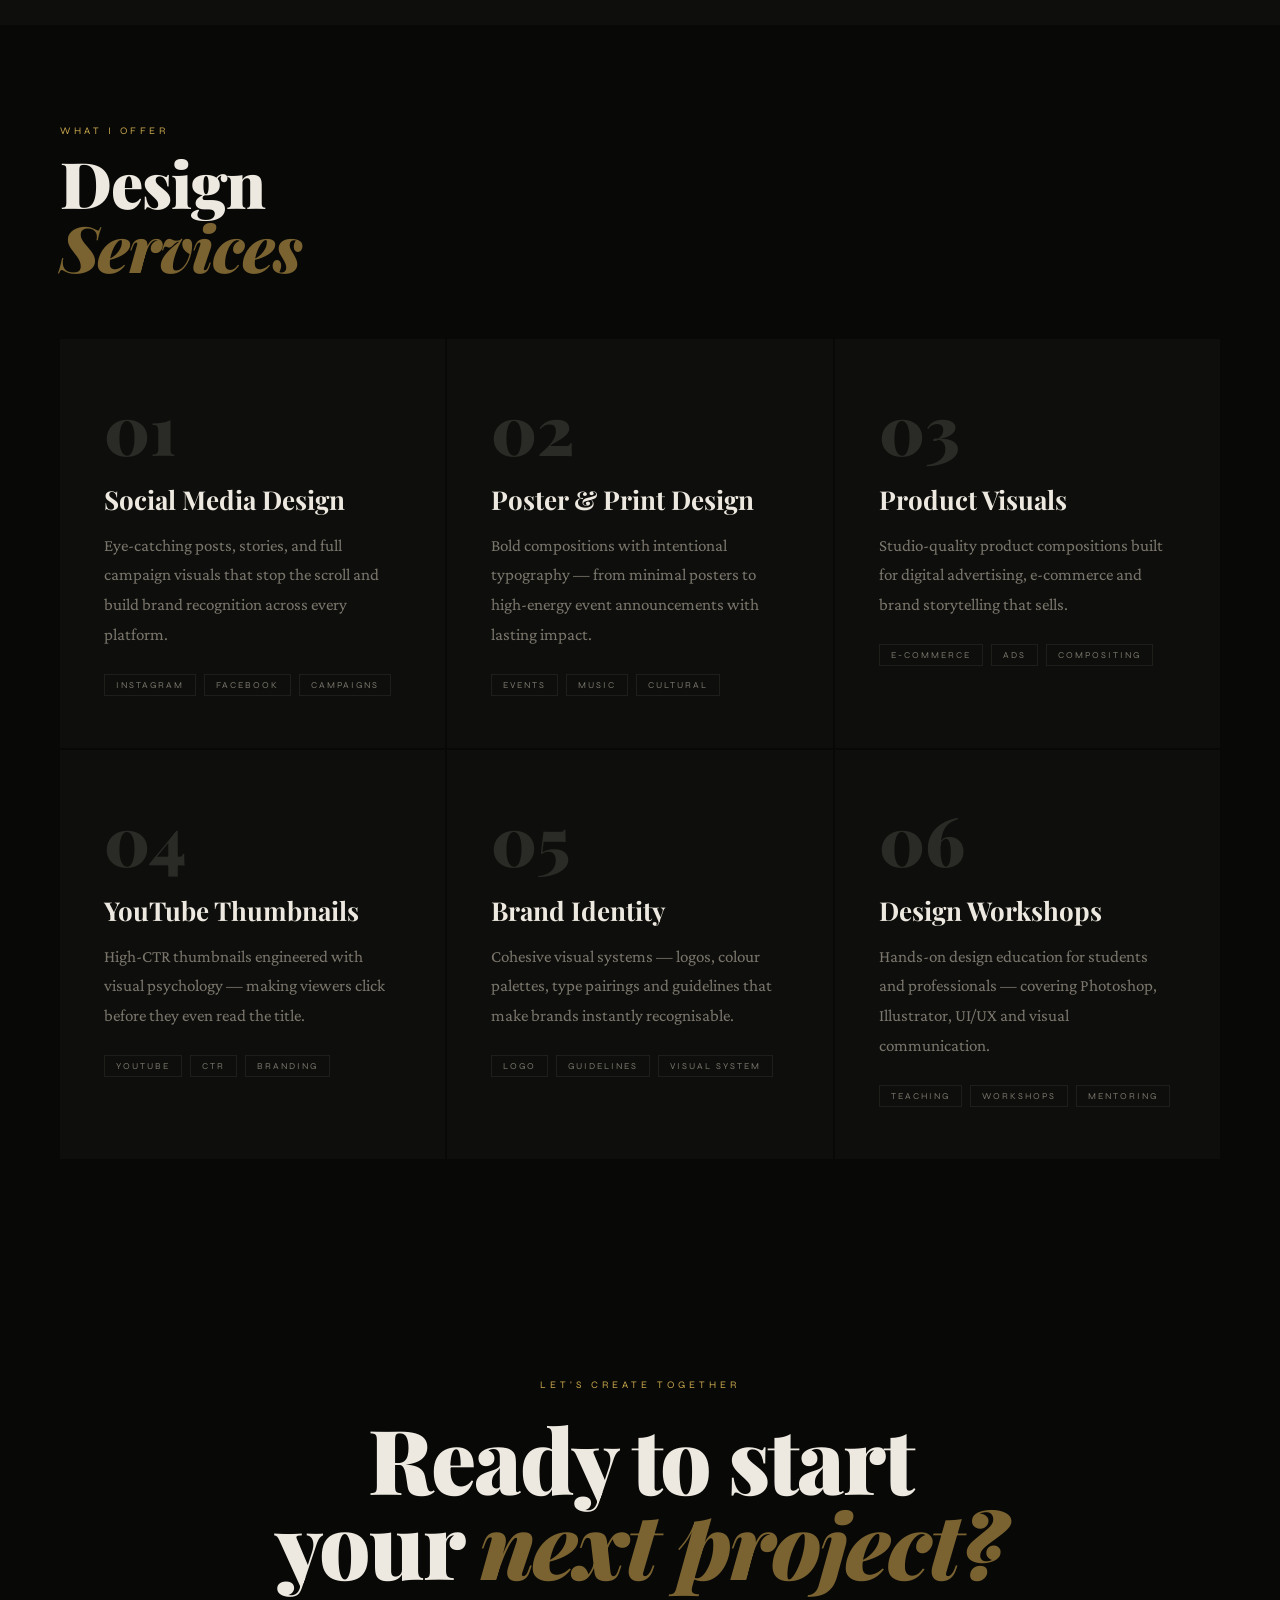
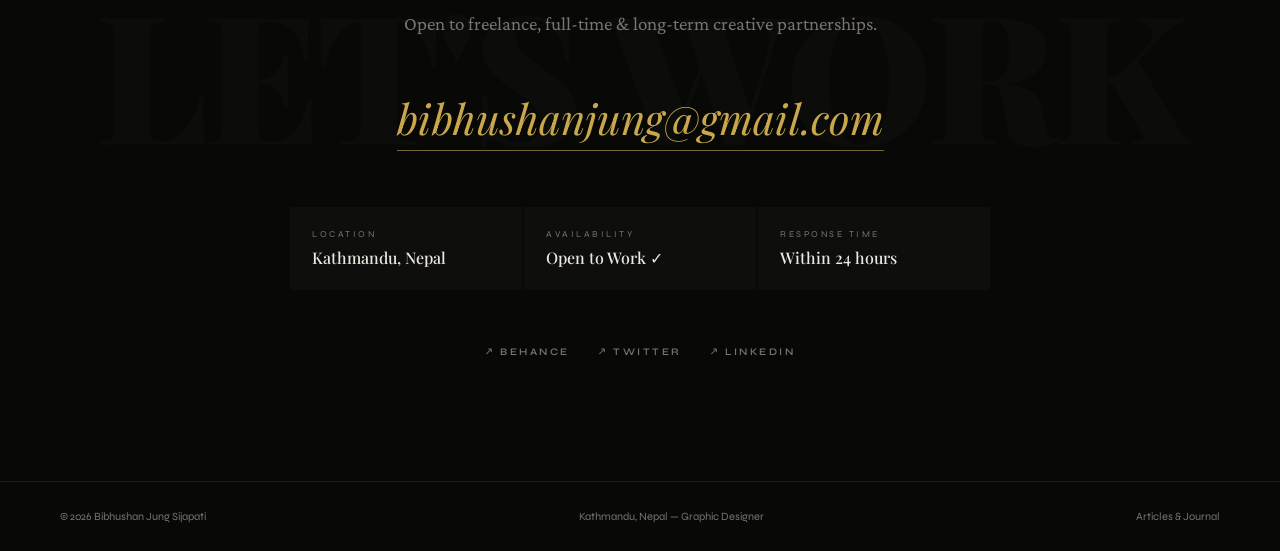
==== commit e33e173e: "Update index.html" ====
--- a/index.html
+++ b/index.html
@@ -99,7 +99,7 @@
 .wc:nth-child(3){grid-column:span 4;min-height:320px;}
 .wc:nth-child(4){grid-column:span 4;min-height:320px;}
 .wc:nth-child(5){grid-column:span 4;min-height:320px;}
-.wc img{width:50%;height:50%;object-fit:cover;display:block;transition:transform .8s cubic-bezier(.16,1,.3,1),filter .5s;filter:brightness(.72) saturate(.65);}
+.wc img{width:100%;height:100%;object-fit:cover;display:block;transition:transform .8s cubic-bezier(.16,1,.3,1),filter .5s;filter:brightness(.72) saturate(.65);}
 .wc:hover img{transform:scale(1.07);filter:brightness(.95) saturate(1);}
 .wc-ov{position:absolute;inset:0;background:linear-gradient(to top,rgba(0,0,0,.9) 0%,transparent 55%);}
 .wc-body{position:absolute;bottom:0;left:0;right:0;padding:28px 30px;transform:translateY(10px);opacity:0;transition:transform .45s cubic-bezier(.16,1,.3,1),opacity .45s;}
@@ -379,7 +379,7 @@
       </div>
     </div>
     <div class="wc">
-      <img src="https://mir-s3-cdn-cf.behance.net/projects/404/d3c9be226773353.683496c79ff00.jpg" alt="Earbuds">
+      <img src="earbudsth.jpg" alt="Earbuds">
       <div class="wc-ov"></div>
       <div class="wc-num">05</div><div class="wc-badge">Product</div>
       <div class="wc-body">
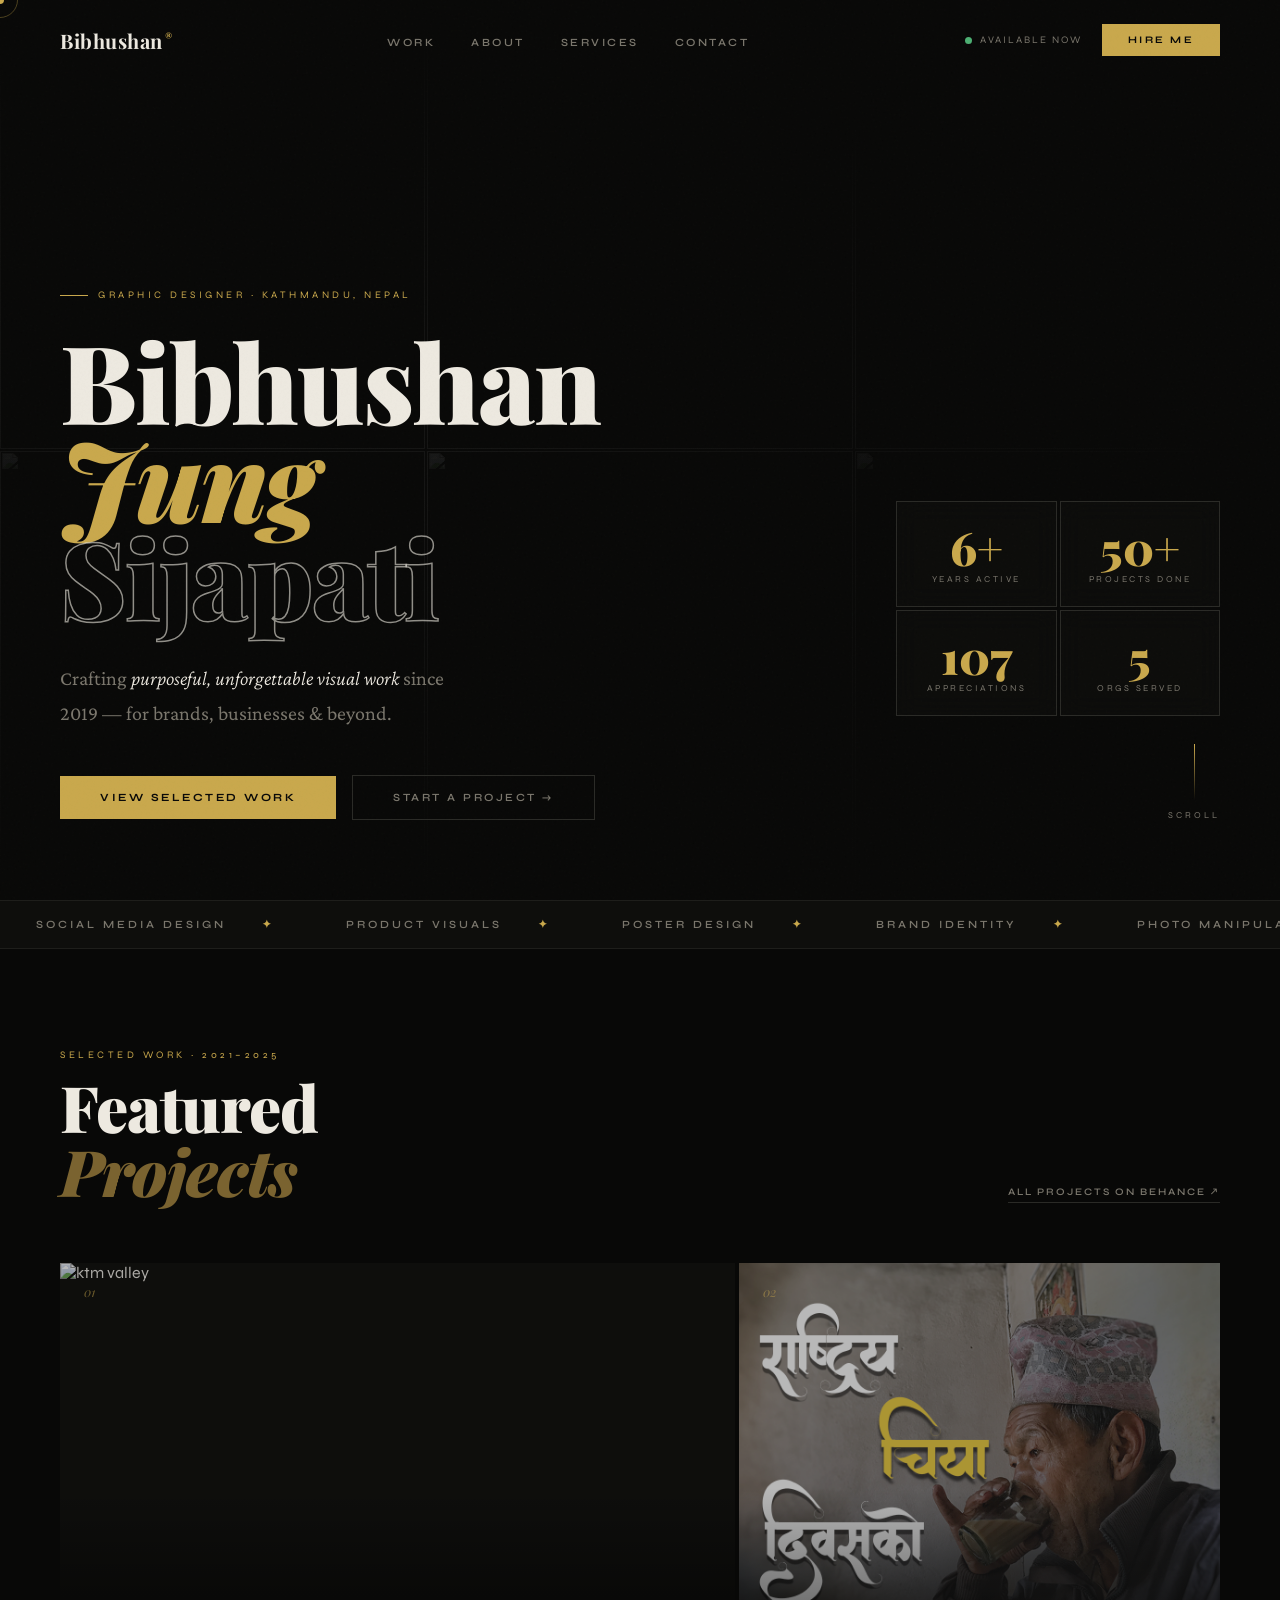
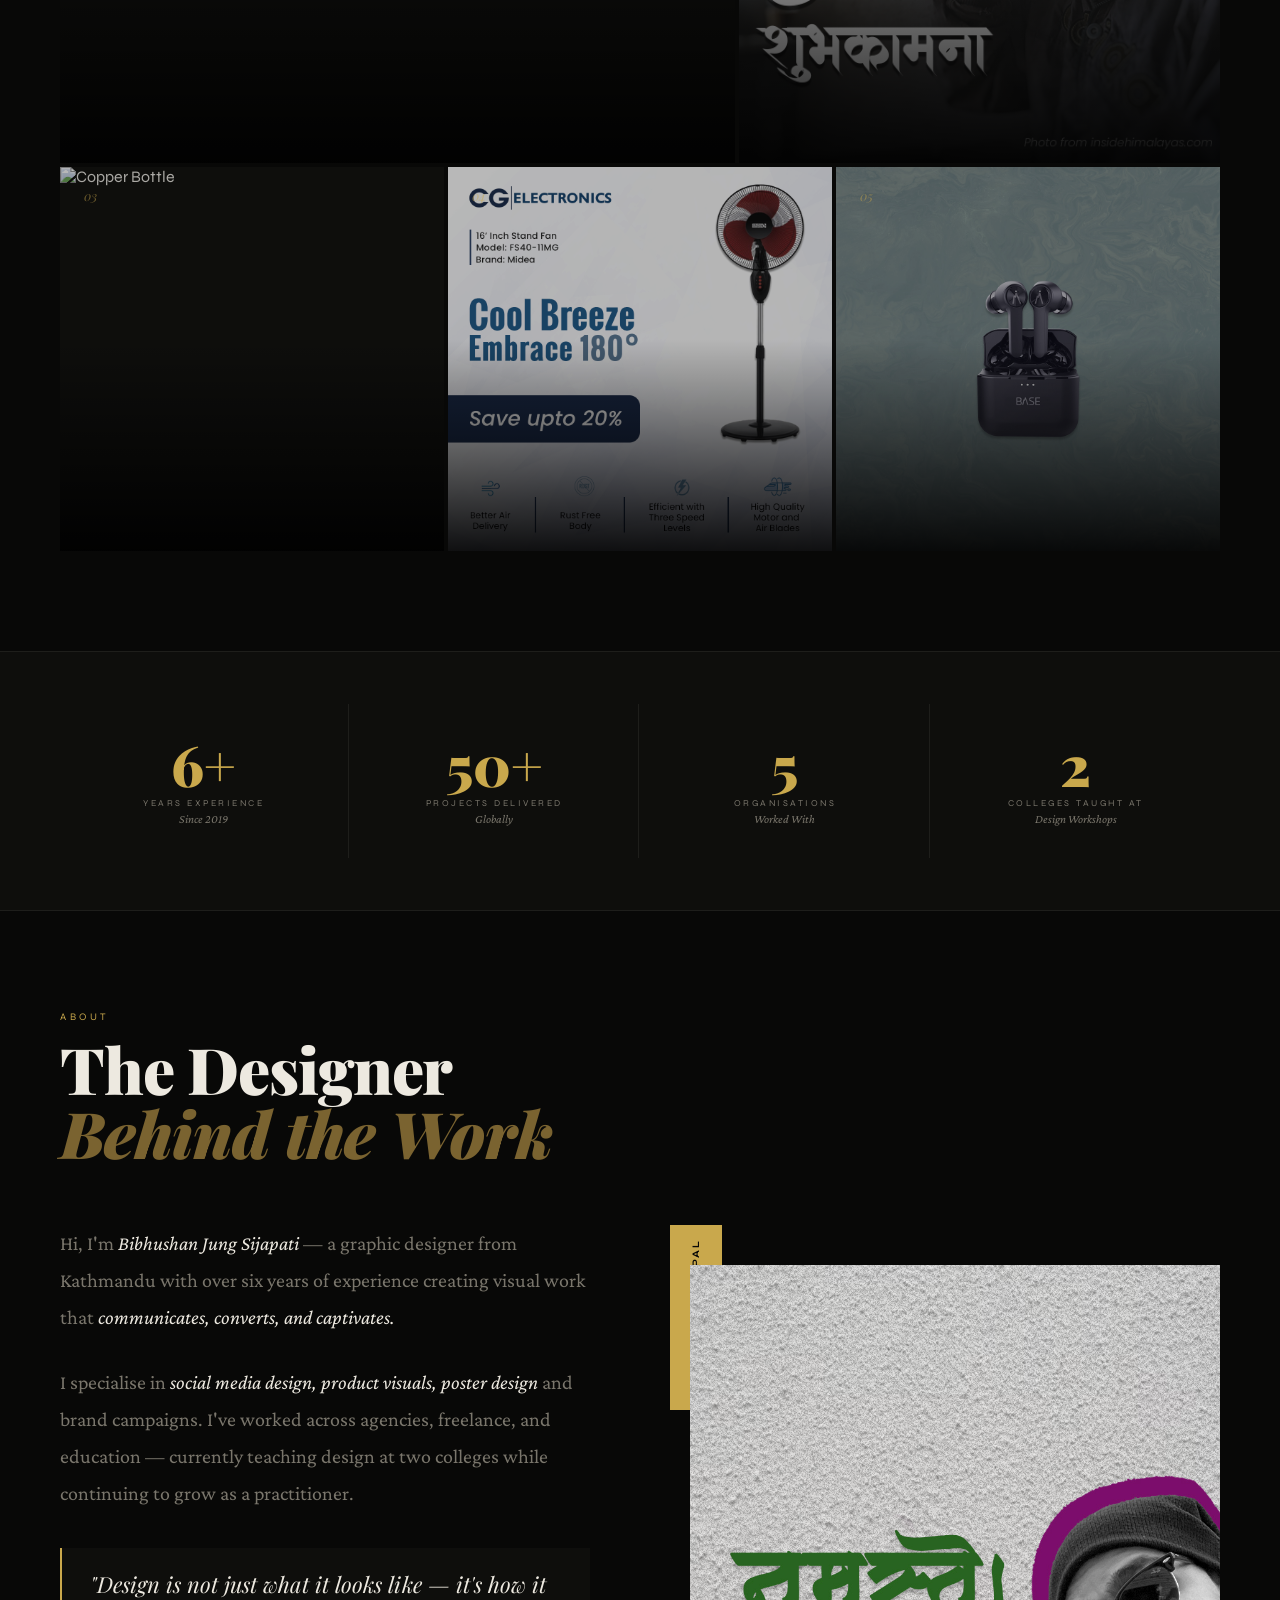
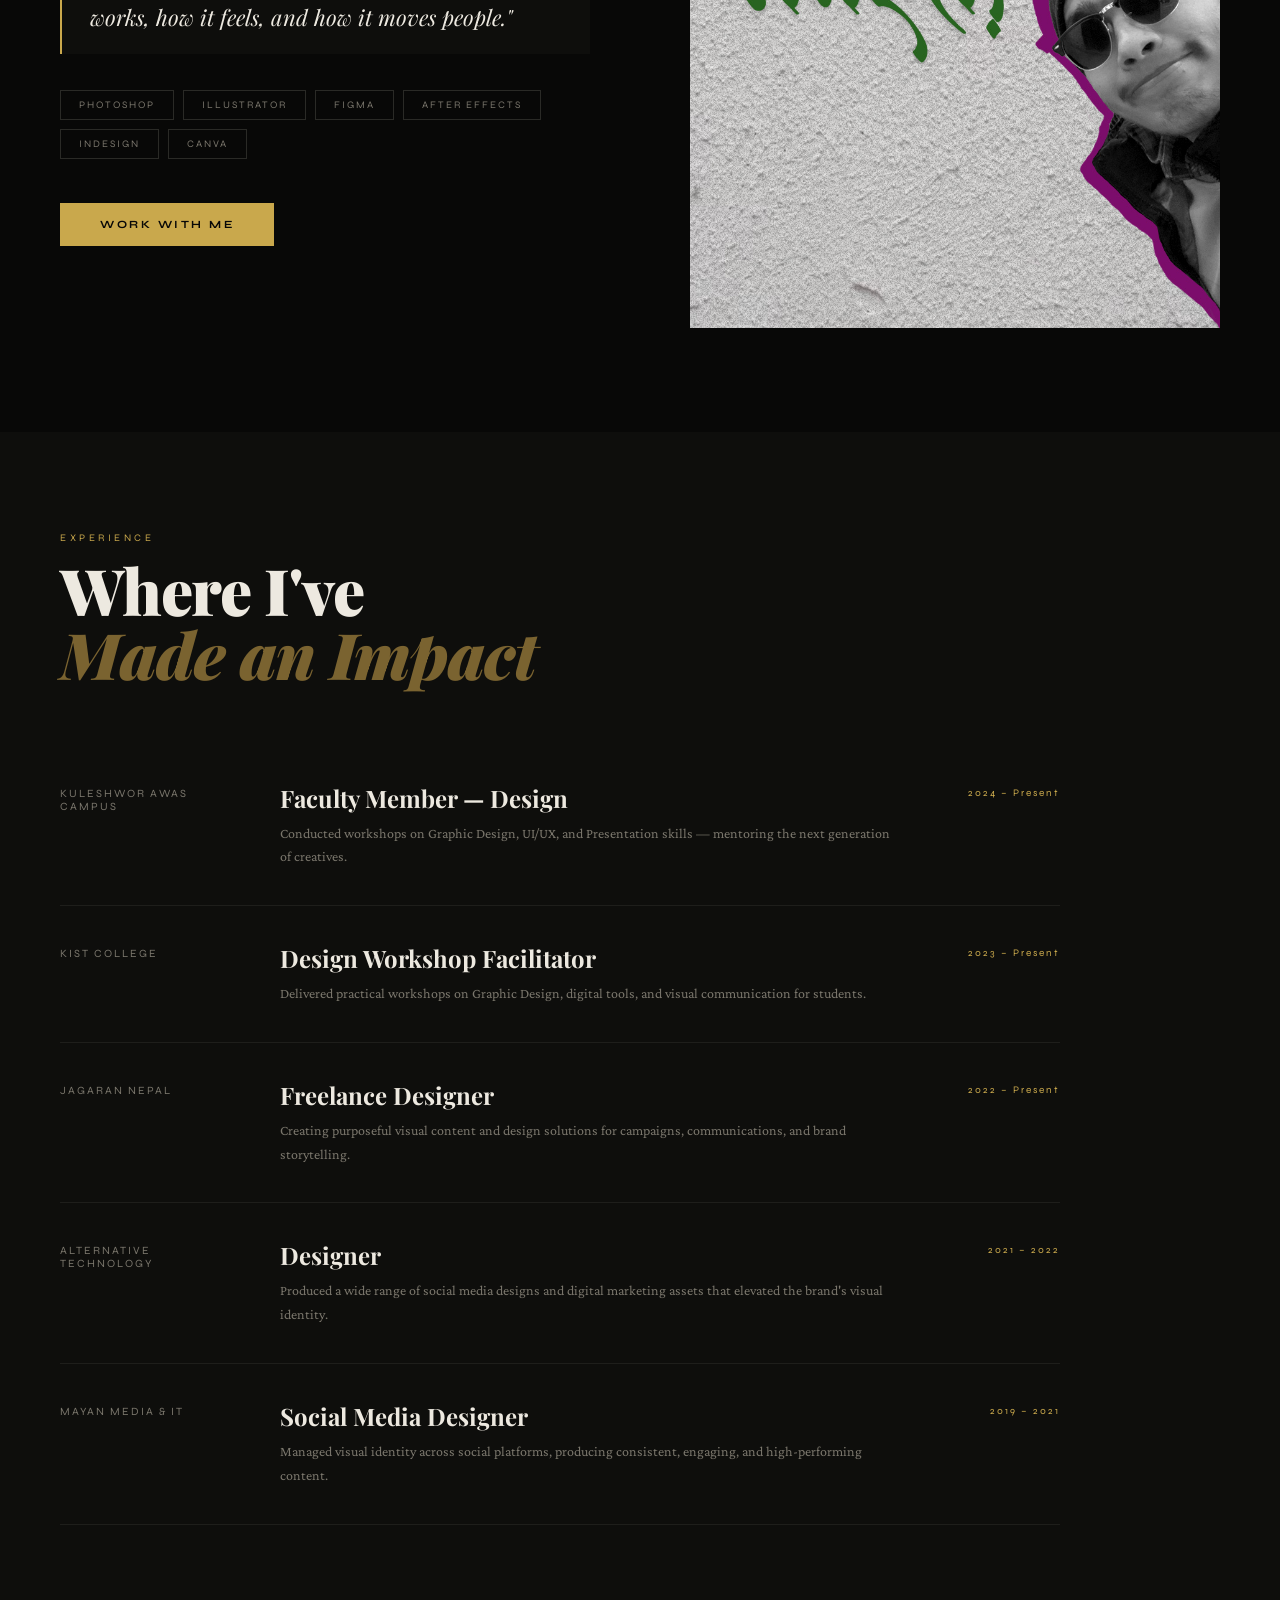
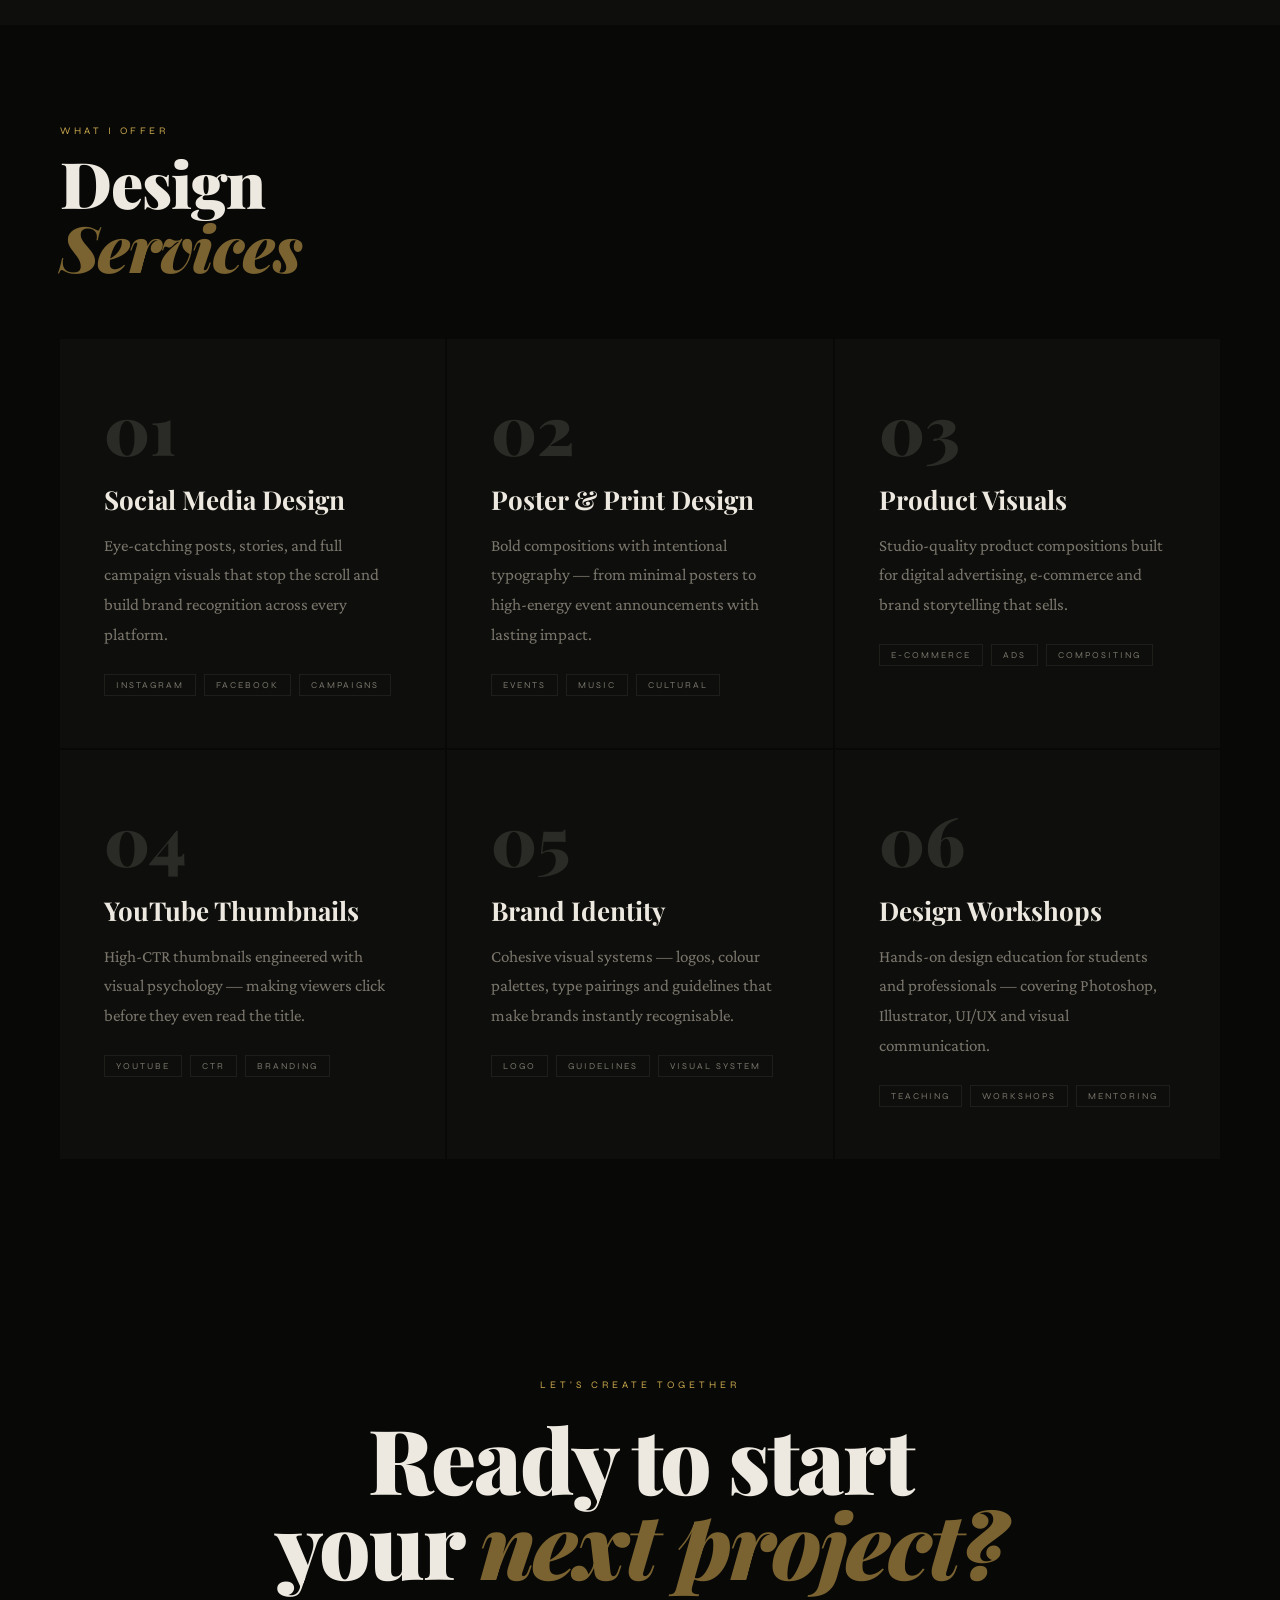
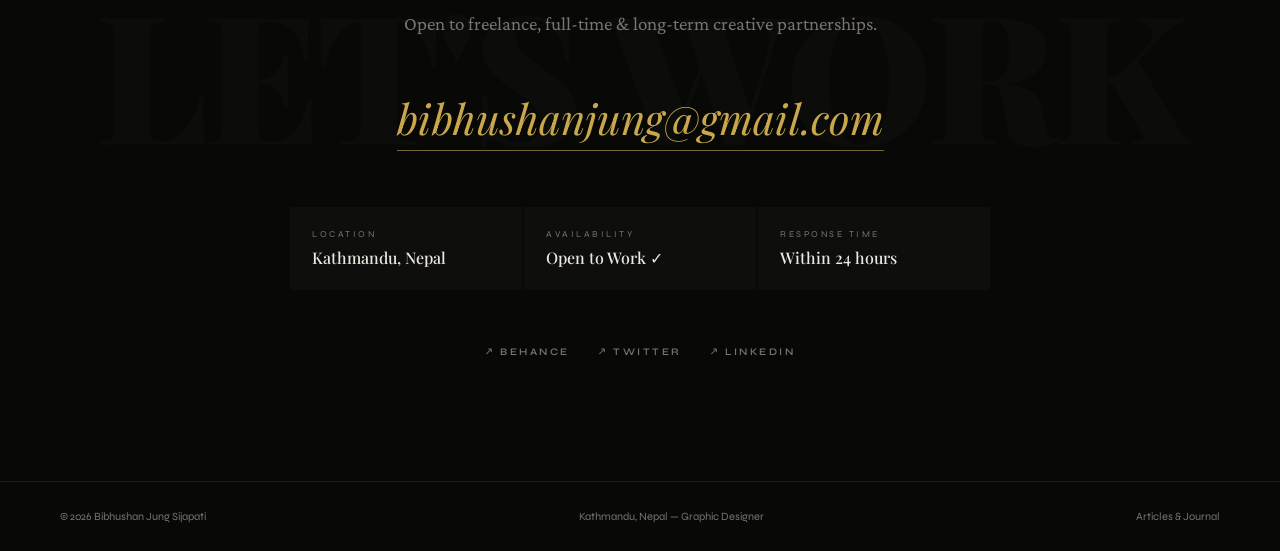
==== commit f436819c: "Update index.html" ====
--- a/index.html
+++ b/index.html
@@ -316,7 +316,7 @@
   </div>
   <div class="wb">
      <div class="wc">
-      <img src="https://bibhushanjung.com.np/ktm.png" alt="ktm valley">
+      <img src="https://bibhushanjung.com.np/ktm.png" alt="ktm valley" widht = '50%' height ='50%'>
       <div class="wc-ov"></div>
       <div class="wc-num">01</div><div class="wc-badge">Featured</div>
       <div class="wc-body">
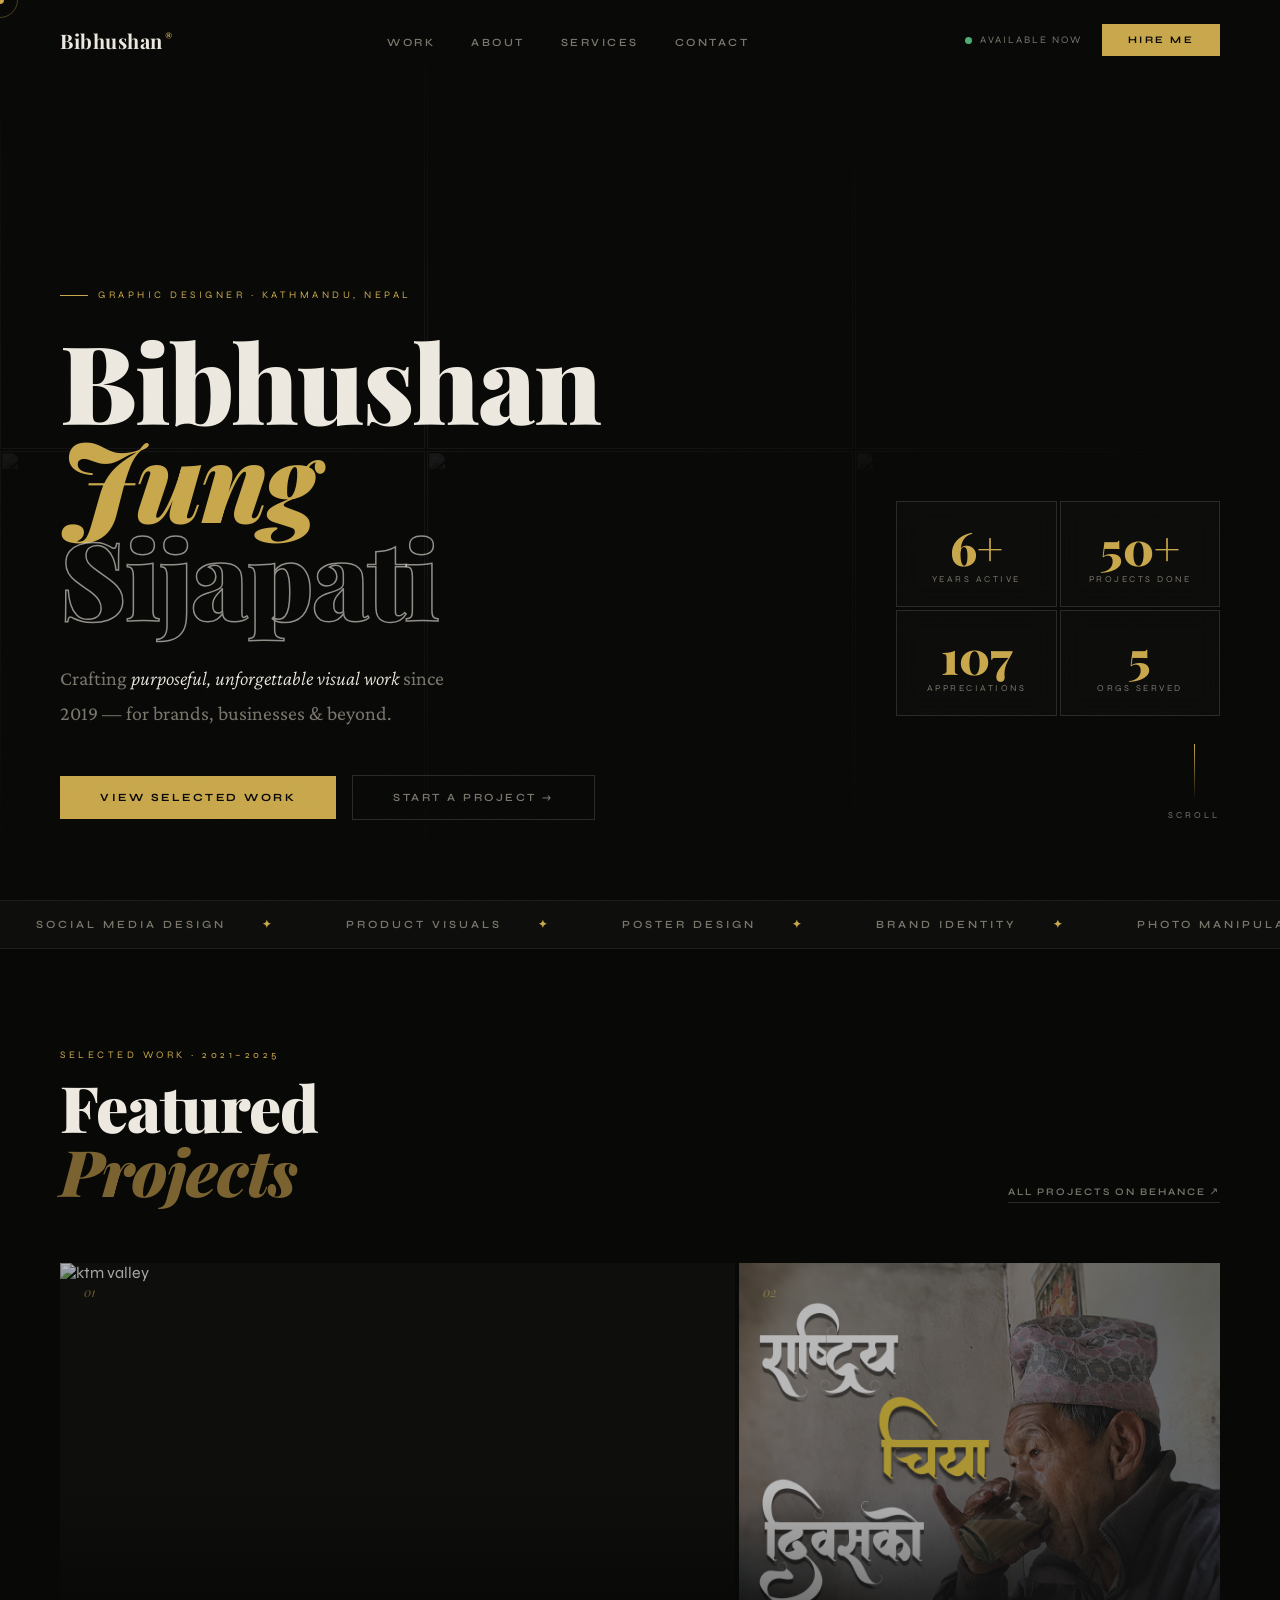
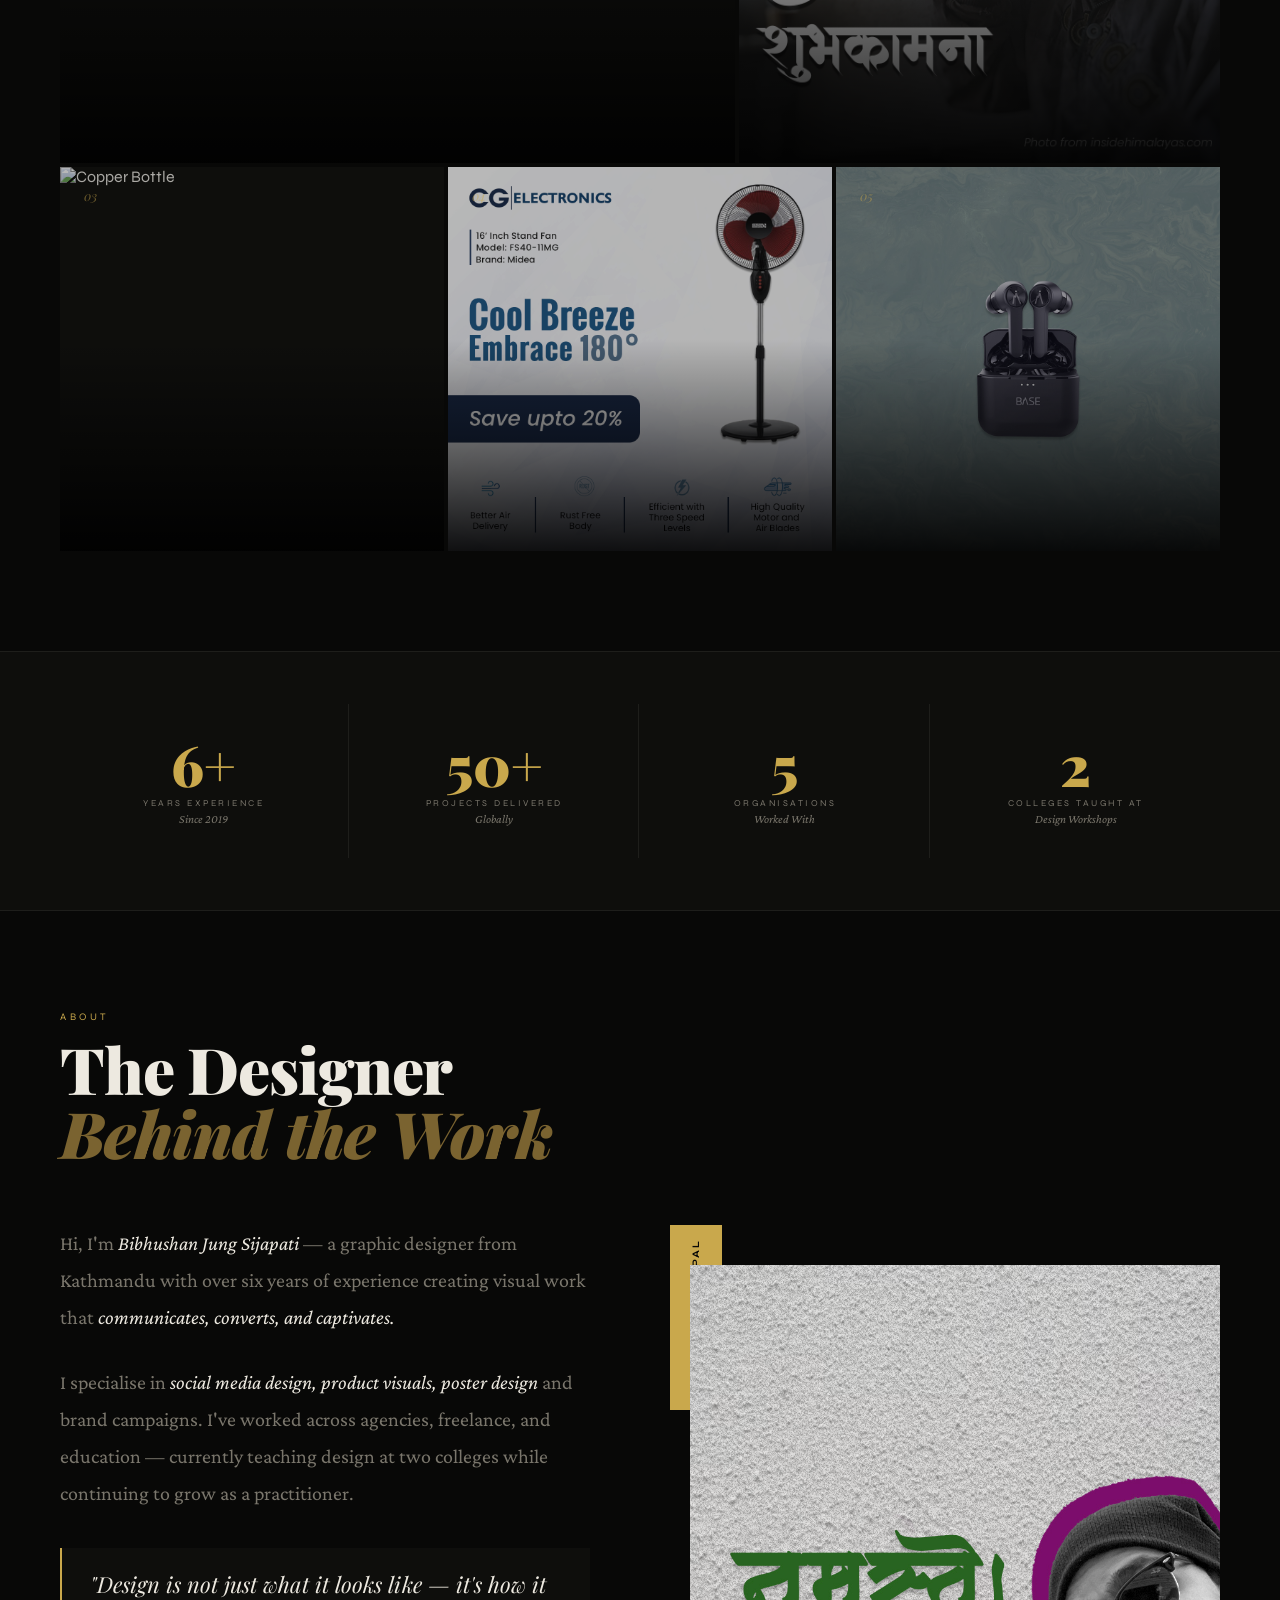
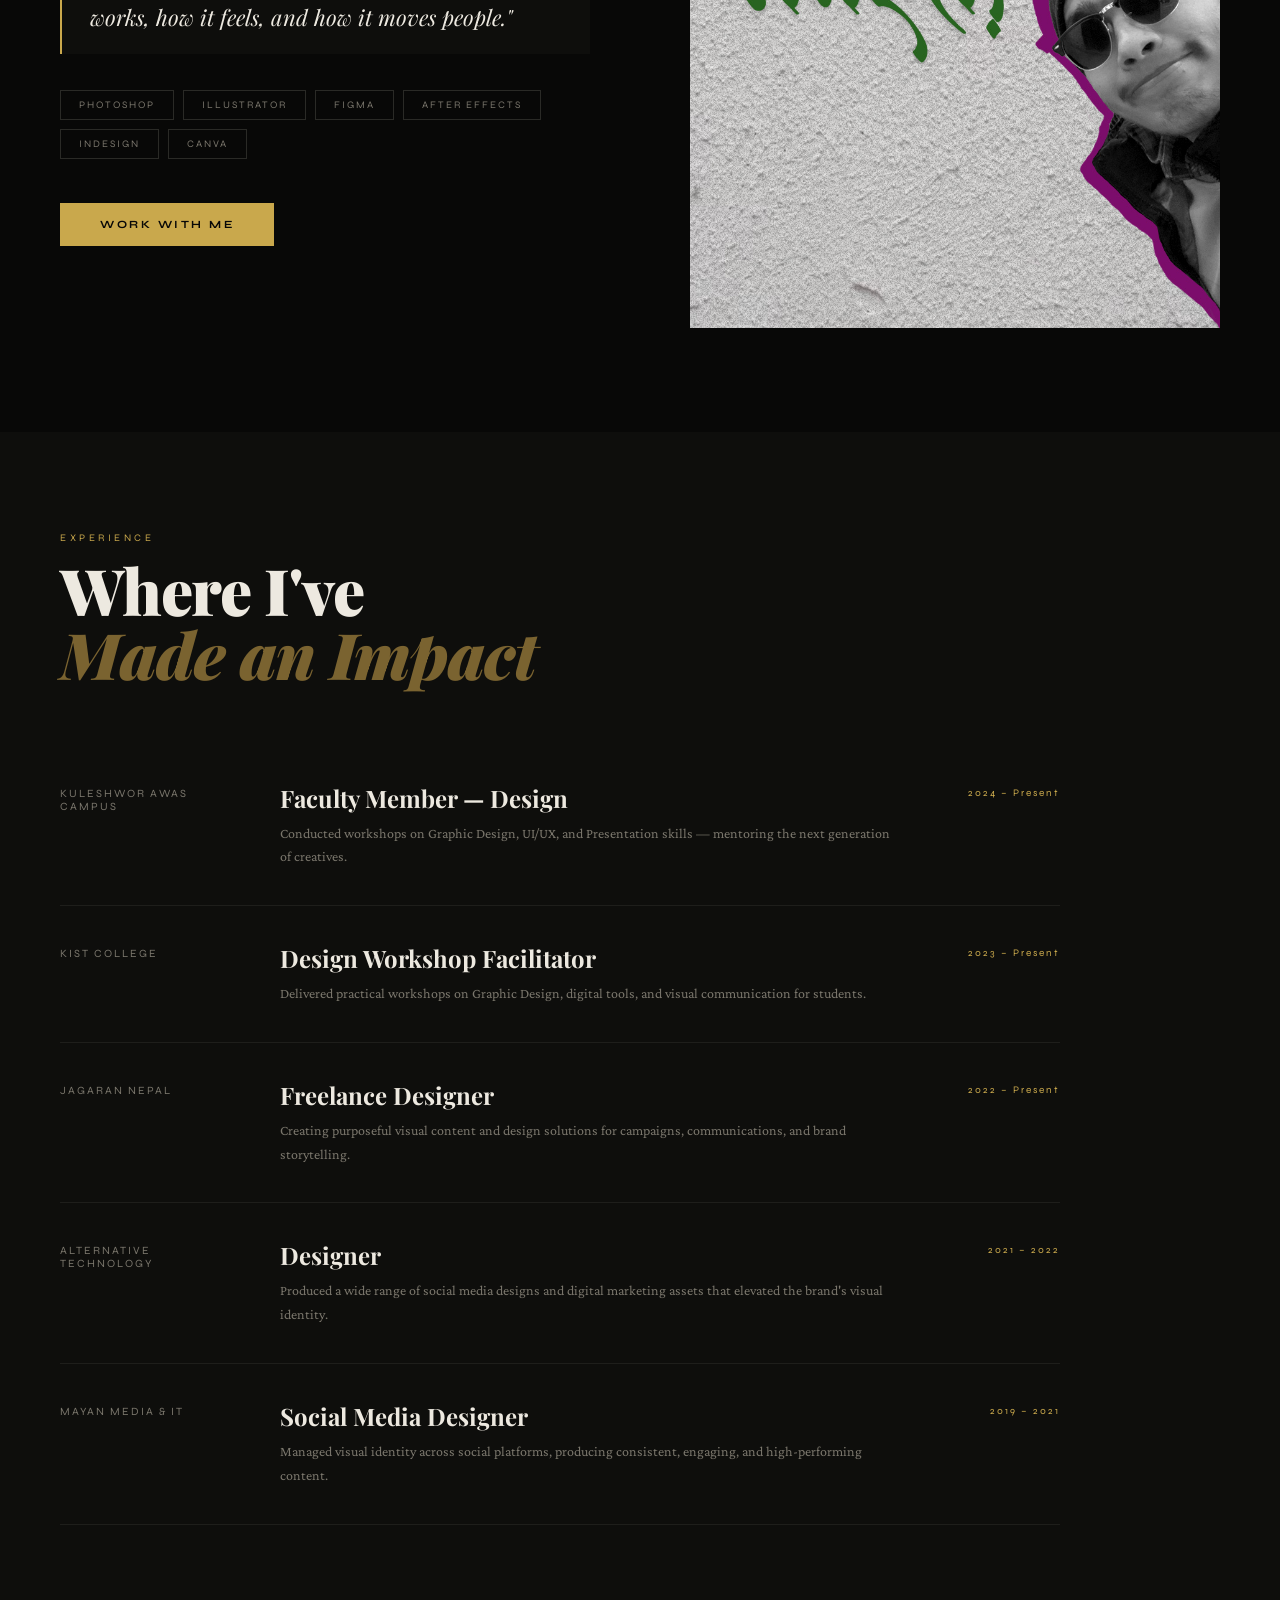
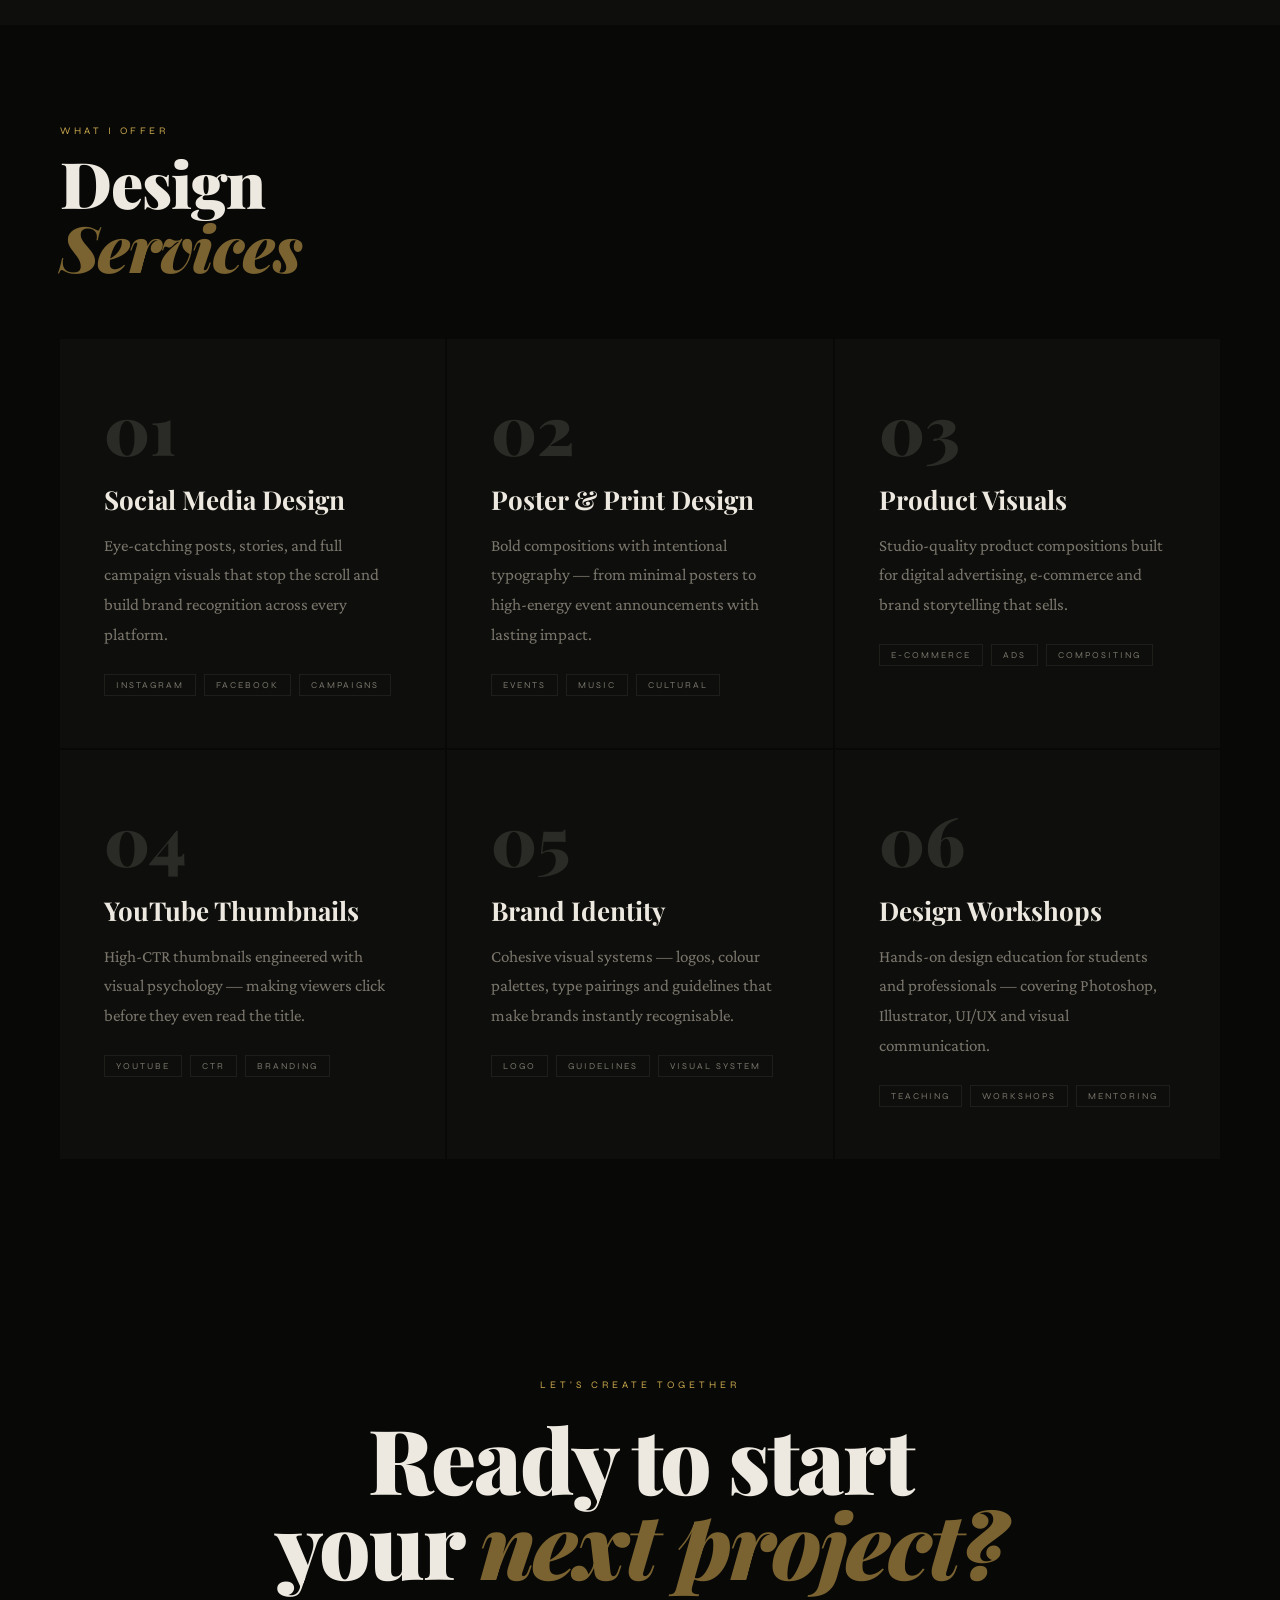
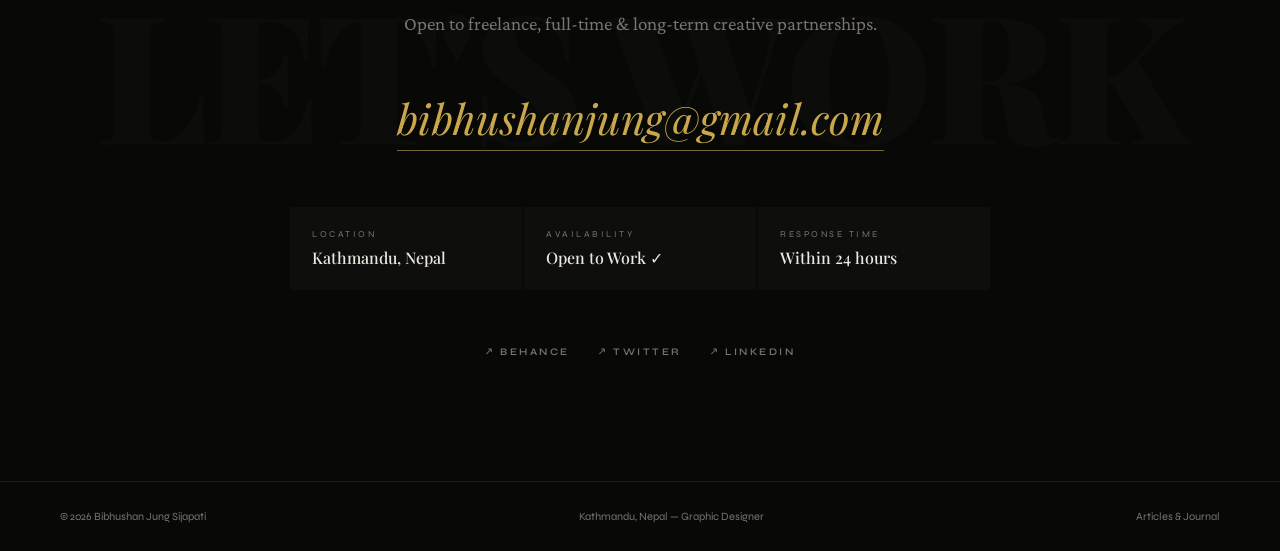
==== commit e31a216c: "Update index.html" ====
--- a/index.html
+++ b/index.html
@@ -198,6 +198,12 @@
 footer a{color:var(--muted);text-decoration:none;transition:color .3s;}
 footer a:hover{color:var(--gold);}
 
+  .idma
+  {
+    height = 960px;
+    width = 540px;
+  }
+
 /* ANIMS */
 @keyframes up{from{opacity:0;transform:translateY(32px);}to{opacity:1;transform:translateY(0);}}
 @keyframes fi{from{opacity:0;}to{opacity:1;}}
@@ -316,7 +322,7 @@
   </div>
   <div class="wb">
      <div class="wc">
-      <img src="https://bibhushanjung.com.np/ktm.png" alt="ktm valley" widht = '50%' height ='50%'>
+      <img class ="idma" src="https://bibhushanjung.com.np/ktm.png" alt="ktm valley">
       <div class="wc-ov"></div>
       <div class="wc-num">01</div><div class="wc-badge">Featured</div>
       <div class="wc-body">
